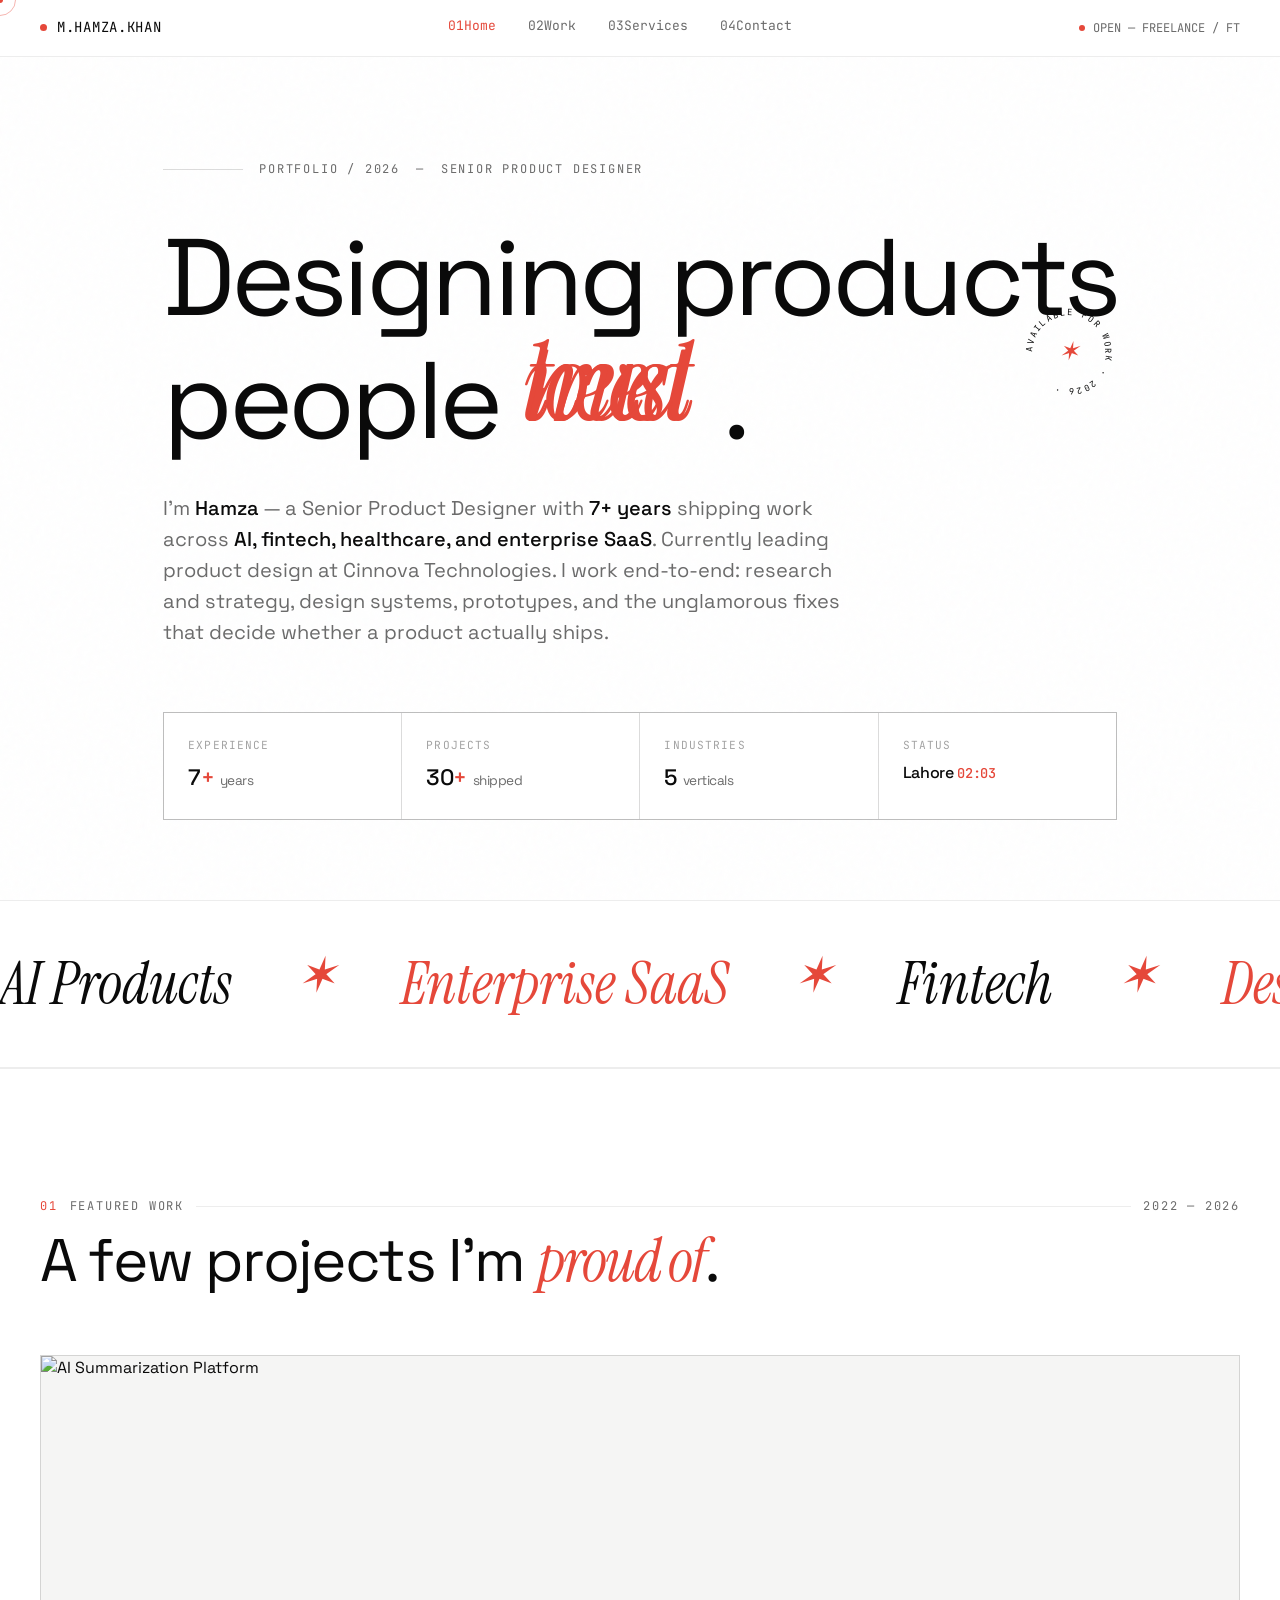
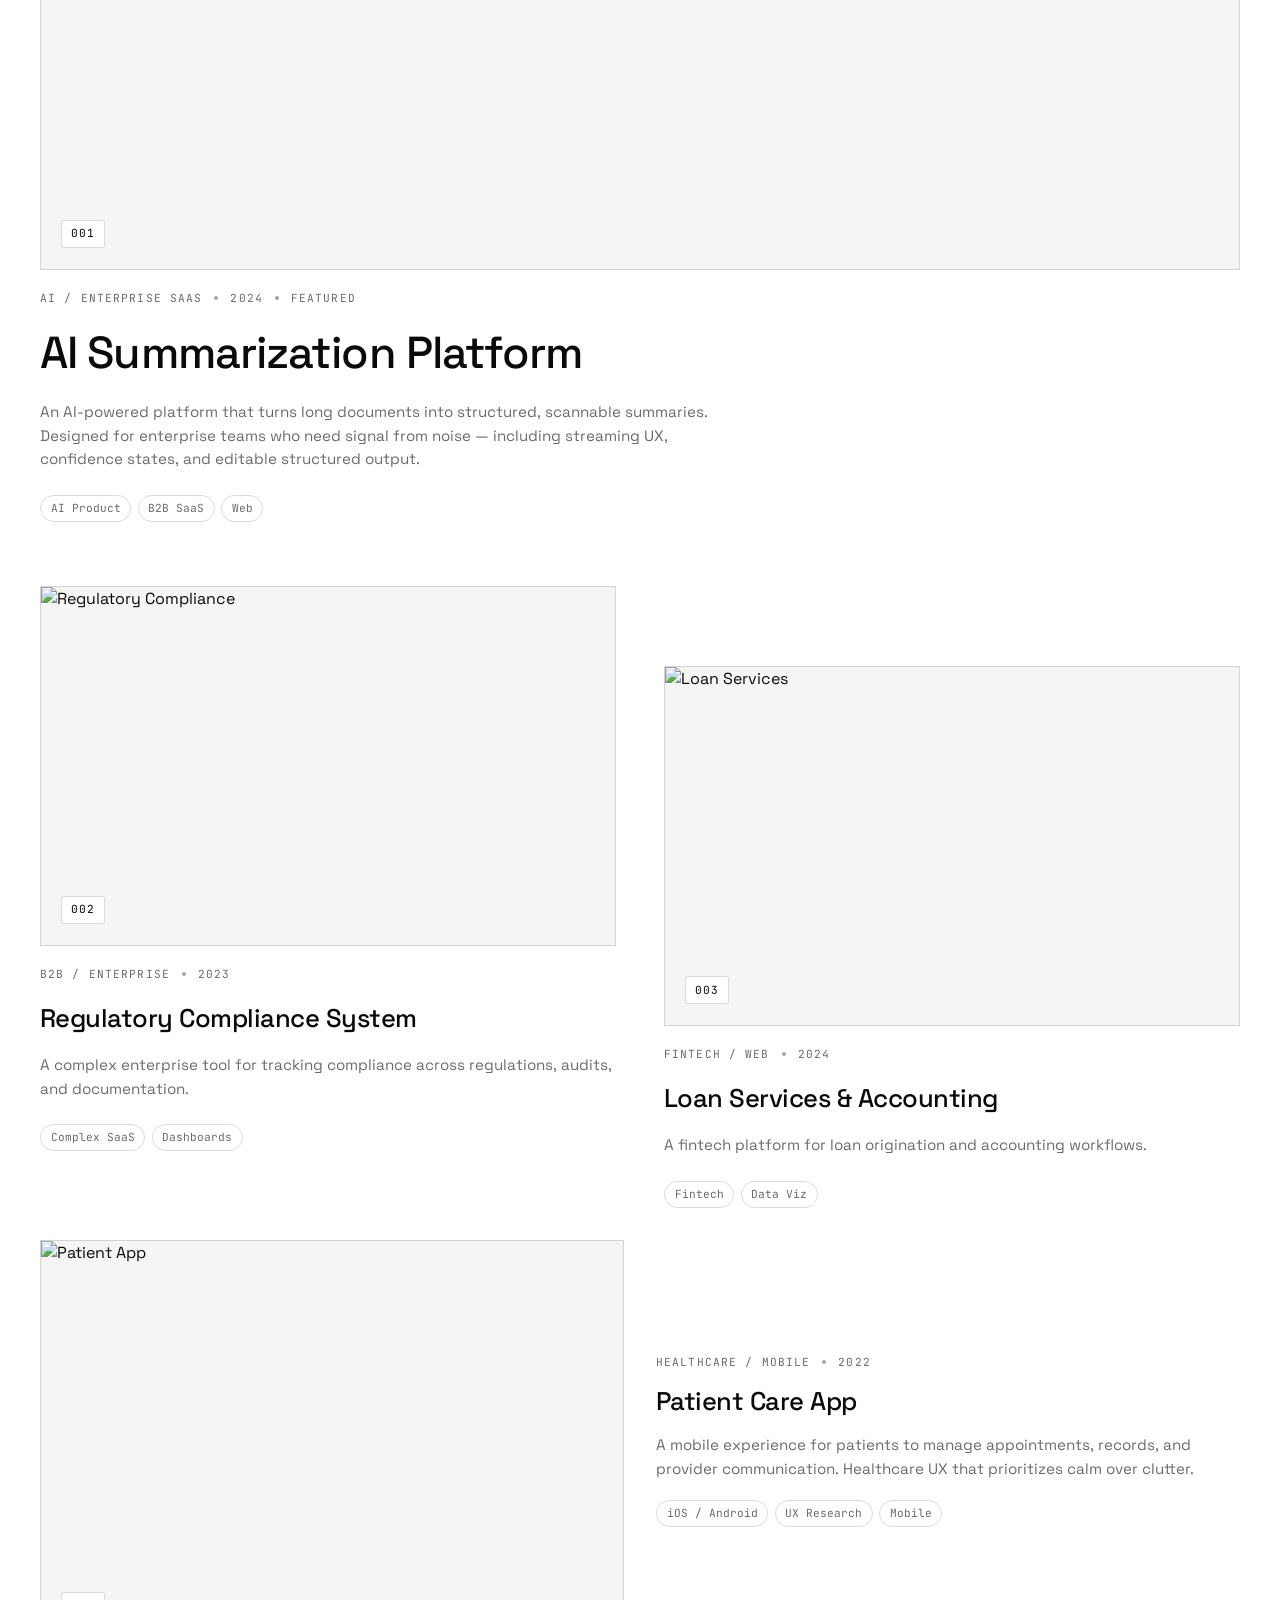
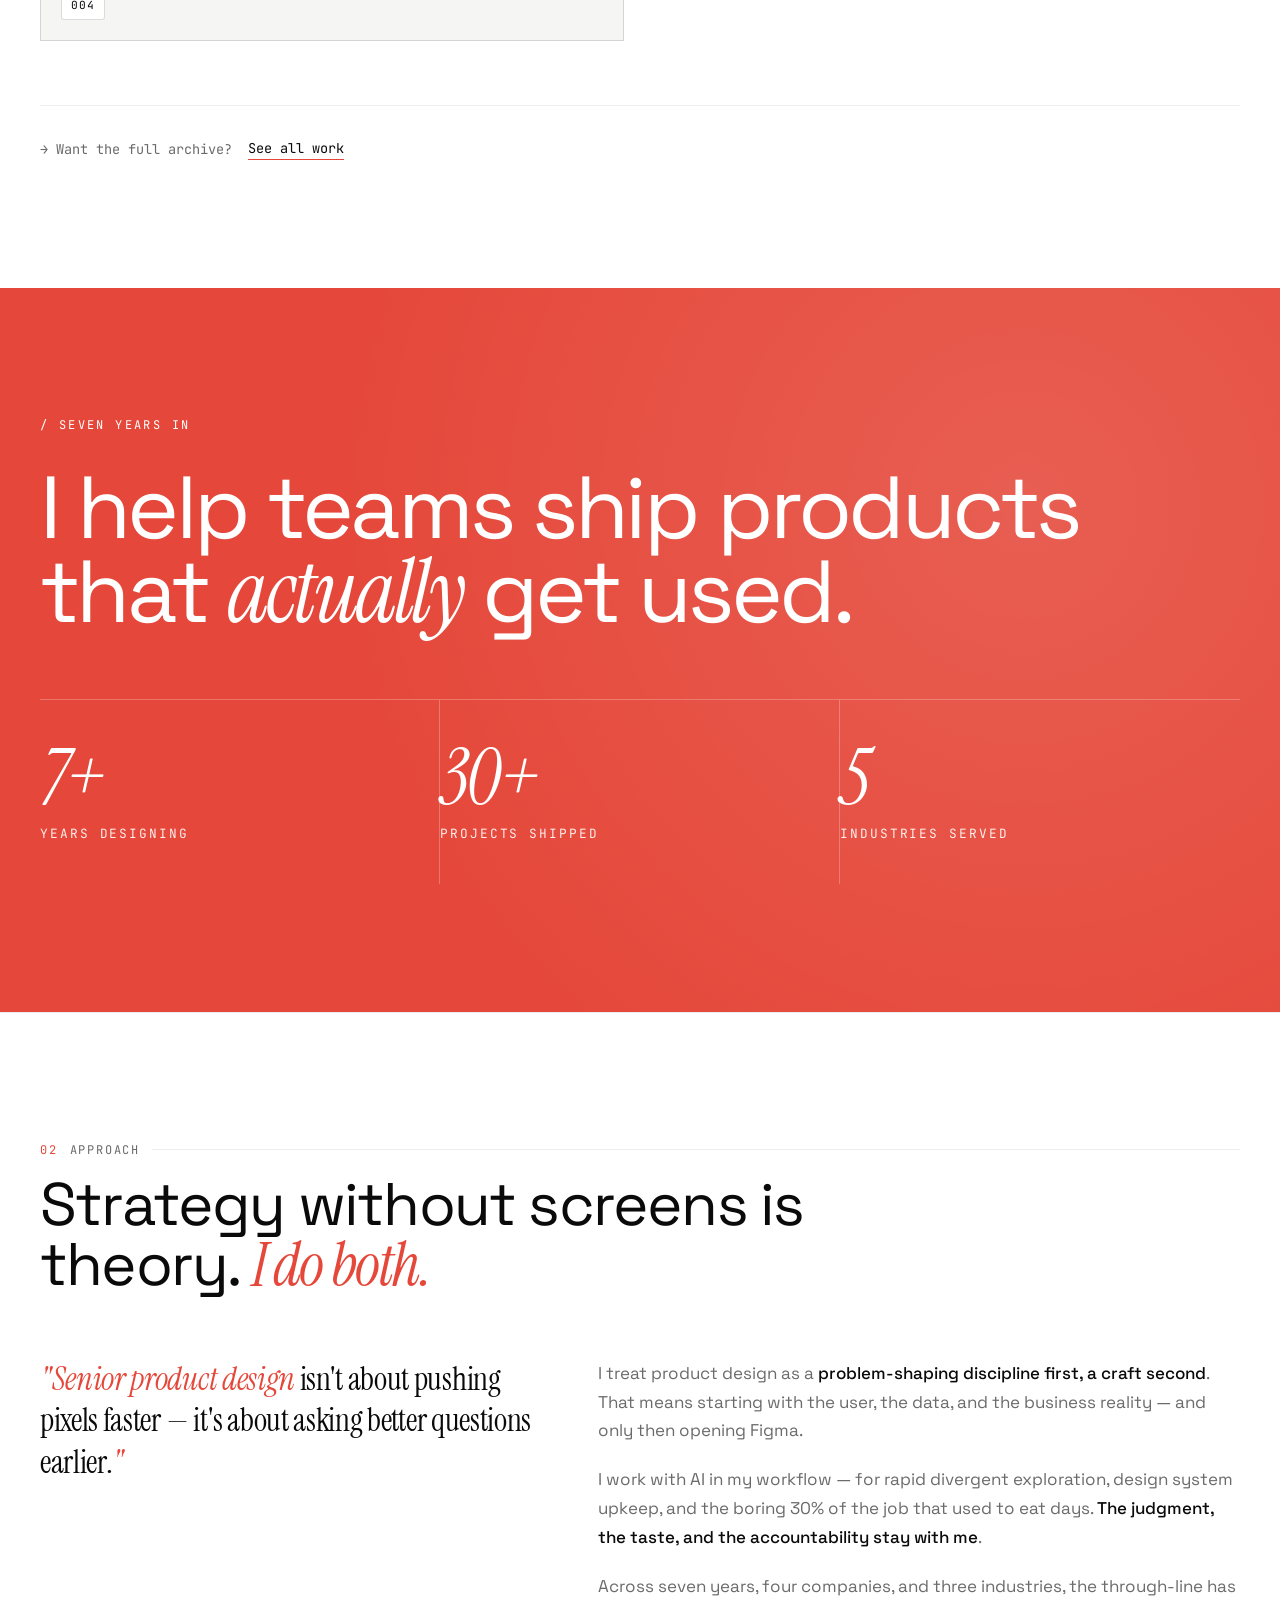
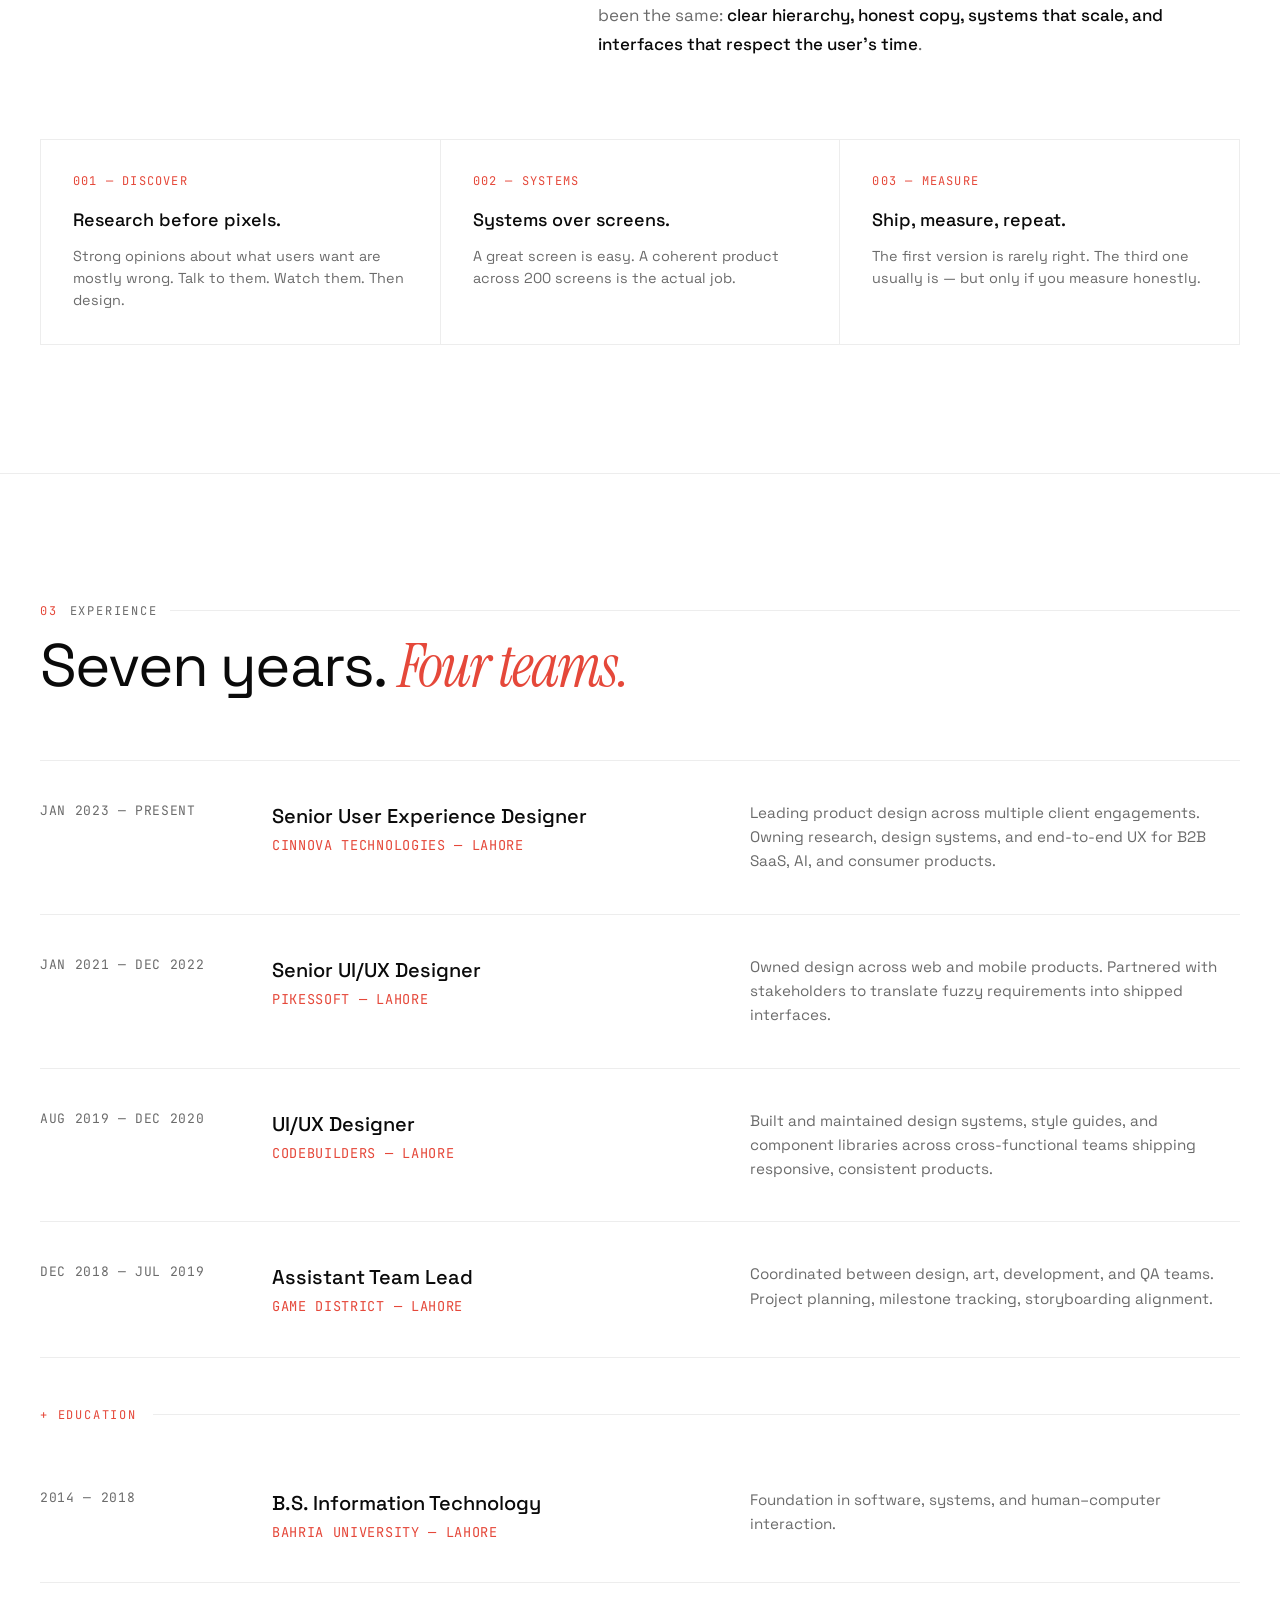
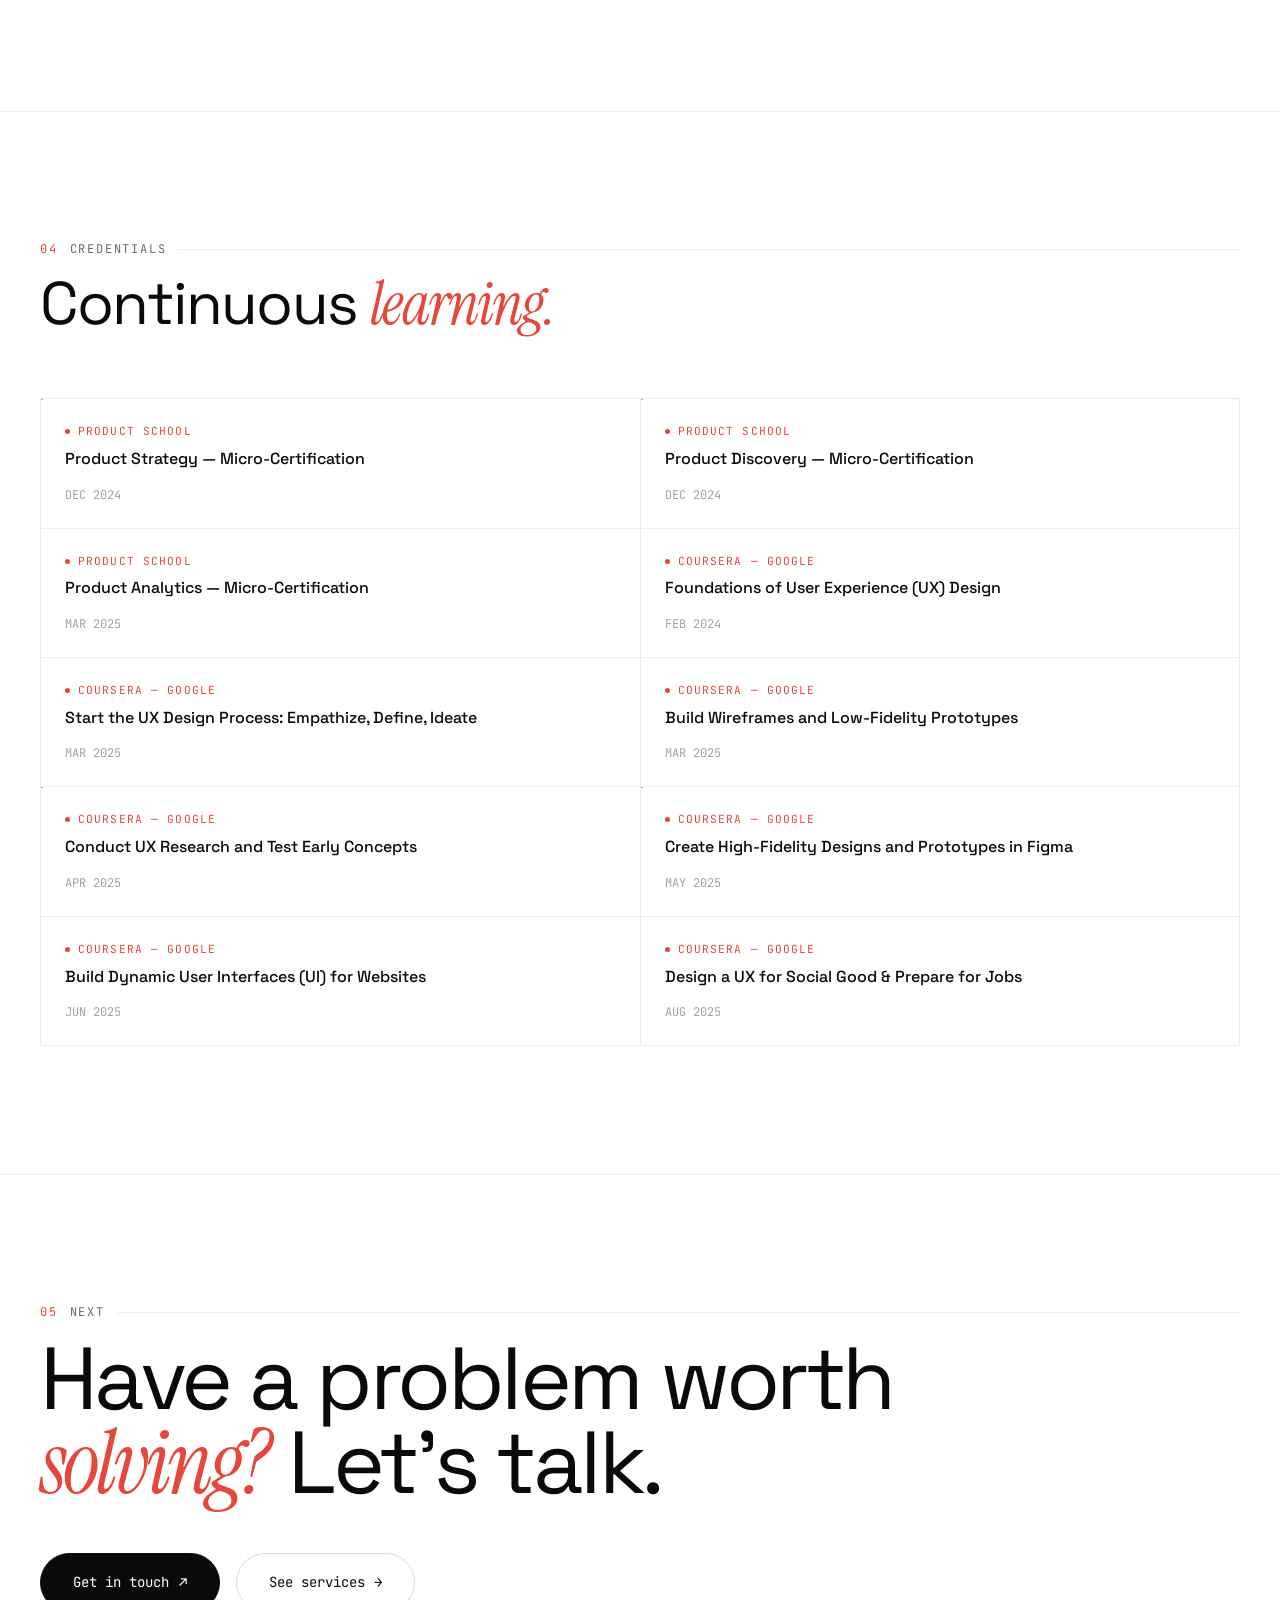
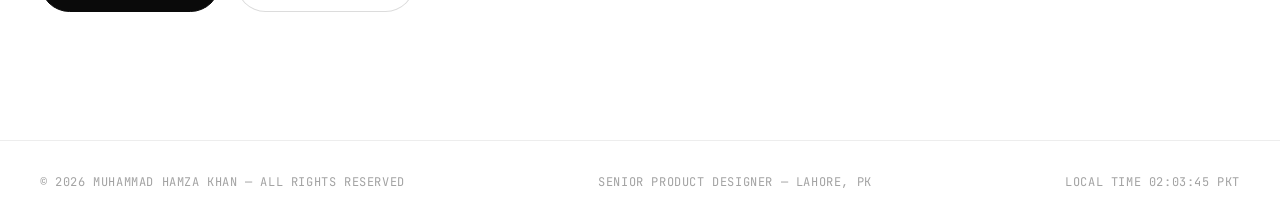
==== index.html @ 2c5b2a1b "Initial portfolio upload" ====
<!DOCTYPE html>
<!--
  ============================================================================
  MUHAMMAD HAMZA KHAN — PORTFOLIO
  Senior Product Designer · Lahore, PK
  ============================================================================

  HOW THIS FILE IS ORGANIZED:

  1. <head> — Page metadata, fonts, and all CSS styles (lines ~1 to ~975)
  2. <body> — Page content broken into 4 "pages" (Home, Work, Services, Contact)
  3. <script> — Routing, animations, and live time (bottom of file)

  THE 4 "PAGES" ARE:
    PAGE: HOME      — search for "PAGE: HOME"      (the landing page)
    PAGE: WORK      — search for "PAGE: WORK"      (full work archive)
    PAGE: SERVICES  — search for "PAGE: SERVICES"  (your 5 services)
    PAGE: CONTACT   — search for "PAGE: CONTACT"   (contact details)

  HOW TO MAKE COMMON UPDATES:
    → Add a new case study  → search "ADD NEW CASE STUDY"
    → Update your bio       → search "TO UPDATE: BIO"
    → Update job title      → search "TO UPDATE: CURRENT ROLE"
    → Add a certification   → search "ADD NEW CERTIFICATION"
    → Add a new service     → search "ADD NEW SERVICE"
    → Update contact info   → search "TO UPDATE: CONTACT"
    → Change accent color   → search "TO UPDATE: ACCENT COLOR"

  See UPDATE-GUIDE.md (in the same folder) for plain-English instructions.
  ============================================================================
-->
<html lang="en">
<head>
<meta charset="UTF-8" />
<meta name="viewport" content="width=device-width, initial-scale=1.0" />
<title>Muhammad Hamza Khan — Senior Product Designer</title>
<meta name="description" content="Senior Product Designer with 7+ years shipping products across AI, fintech, healthcare, and enterprise SaaS. Based in Lahore, working globally." />
<link rel="preconnect" href="https://fonts.googleapis.com" />
<link rel="preconnect" href="https://fonts.gstatic.com" crossorigin />
<link href="https://fonts.googleapis.com/css2?family=Instrument+Serif:ital@0;1&family=JetBrains+Mono:wght@400;500&family=Space+Grotesk:wght@300;400;500;600;700&display=swap" rel="stylesheet" />
<style>
:root {
  --bg: #FFFFFF;
  --bg-elev: #F5F5F4;
  --bg-elev-2: #E7E5E4;
  --border: rgba(10, 10, 10, 0.07);
  --border-strong: rgba(10, 10, 10, 0.14);
  --text: #0A0A0A;
  --text-muted: #6B6B6B;
  --text-dim: #A3A3A3;

  /* ============================================================
     TO UPDATE: ACCENT COLOR
     Change the two values below to swap the site's accent color.
     Examples: #3B82F6 (blue) · #16A34A (green) · #7C3AED (purple)
     ============================================================ */
  --accent: #E5483A;
  --accent-deep: #C73826;
  --font-sans: 'Space Grotesk', -apple-system, sans-serif;
  --font-mono: 'JetBrains Mono', ui-monospace, monospace;
  --font-serif: 'Instrument Serif', Georgia, serif;
  --max-width: 1440px;
  --gutter: clamp(1.25rem, 4vw, 2.5rem);
  --section-pad: clamp(5rem, 10vw, 9rem);
}
* { box-sizing: border-box; margin: 0; padding: 0; }
html { scroll-behavior: smooth; }
body {
  background: var(--bg); color: var(--text);
  font-family: var(--font-sans); font-size: 16px; line-height: 1.5;
  -webkit-font-smoothing: antialiased; overflow-x: hidden;
  cursor: none;
}
::selection { background: var(--accent); color: #fff; }
a { color: inherit; text-decoration: none; }

/* Very subtle film grain — adds warmth without being aggressive */
body::before {
  content: ''; position: fixed; inset: 0; pointer-events: none;
  z-index: 1; opacity: 0.025;
  background-image: url("data:image/svg+xml,%3Csvg viewBox='0 0 200 200' xmlns='http://www.w3.org/2000/svg'%3E%3Cfilter id='n'%3E%3CfeTurbulence type='fractalNoise' baseFrequency='0.85' /%3E%3C/filter%3E%3Crect width='100%25' height='100%25' filter='url(%23n)' /%3E%3C/svg%3E");
}

/* === SCROLL PROGRESS === */
.scroll-progress {
  position: fixed; top: 0; left: 0;
  height: 1px; background: var(--accent);
  width: 0%; z-index: 99;
  transition: width 0.1s linear;
}

/* === CURSOR === */
.cursor-dot, .cursor-ring {
  position: fixed; pointer-events: none;
  border-radius: 50%; z-index: 9999;
  top: 0; left: 0;
}
.cursor-dot {
  width: 6px; height: 6px;
  background: var(--accent);
  margin: -3px 0 0 -3px;
  transition: transform 0.1s ease, background 0.3s;
}
.cursor-ring {
  width: 32px; height: 32px;
  border: 1px solid rgba(229, 72, 58, 0.4);
  margin: -16px 0 0 -16px;
  transition: width 0.3s, height 0.3s, margin 0.3s, border-color 0.3s;
}
.cursor-ring.expand {
  width: 64px; height: 64px;
  margin: -32px 0 0 -32px;
  border-color: rgba(229, 72, 58, 0.7);
}
.cursor-ring.expand-light { border-color: rgba(255, 255, 255, 0.7); }
.cursor-dot.light { background: #fff; }
@media (hover: none), (max-width: 768px) {
  body { cursor: auto; }
  .cursor-dot, .cursor-ring { display: none; }
}

.container {
  max-width: var(--max-width);
  margin: 0 auto; padding: 0 var(--gutter);
  position: relative; z-index: 2;
}

/* === PAGE SYSTEM === */
.page { display: none; }
.page.active {
  display: block;
  animation: pageFadeIn 0.5s cubic-bezier(0.2, 0.8, 0.2, 1);
}
@keyframes pageFadeIn {
  from { opacity: 0; transform: translateY(15px); }
  to { opacity: 1; transform: translateY(0); }
}

/* === NAV === */
.nav {
  position: fixed; top: 0; left: 0; right: 0;
  z-index: 100; backdrop-filter: blur(14px);
  -webkit-backdrop-filter: blur(14px);
  background: rgba(255, 255, 255, 0.78);
  border-bottom: 1px solid var(--border);
}
.nav-inner {
  display: flex; align-items: center; justify-content: space-between;
  padding: 1rem var(--gutter); max-width: var(--max-width); margin: 0 auto;
}
.nav-logo {
  font-family: var(--font-mono); font-size: 0.875rem; letter-spacing: 0.05em;
  display: flex; align-items: center; gap: 0.625rem;
  transition: transform 0.3s cubic-bezier(0.2, 0.8, 0.2, 1);
  cursor: none;
}
.nav-logo:hover { transform: translateX(2px); }
.nav-logo .dot {
  width: 7px; height: 7px; border-radius: 50%;
  background: var(--accent); animation: pulse 2.4s ease-in-out infinite;
}
@keyframes pulse {
  0%, 100% { opacity: 1; transform: scale(1); }
  50% { opacity: 0.55; transform: scale(0.85); }
}
.nav-links {
  display: flex; gap: 2rem;
  font-family: var(--font-mono); font-size: 0.8125rem;
}
.nav-links a {
  color: var(--text-muted); position: relative; padding-bottom: 4px;
  overflow: hidden;
  transition: color 0.2s ease;
  cursor: none;
}
.nav-links a:hover { color: var(--text); }
.nav-links a::before {
  content: ''; position: absolute; left: 0; bottom: -2px;
  width: 100%; height: 1px; background: var(--text);
  transform: scaleX(0); transform-origin: right;
  transition: transform 0.4s cubic-bezier(0.65, 0, 0.35, 1);
}
.nav-links a:hover::before { transform: scaleX(1); transform-origin: left; }
.nav-links a.active { color: var(--accent); }
.nav-links a.active::after {
  content: ''; position: absolute; left: 0; right: 0; bottom: -2px;
  height: 1px; background: var(--accent);
}
.nav-links a.active::before { display: none; }
.nav-status {
  font-family: var(--font-mono); font-size: 0.75rem;
  color: var(--text-muted); display: flex; align-items: center; gap: 0.5rem;
}
.nav-status .dot-green {
  width: 6px; height: 6px; border-radius: 50%; background: var(--accent);
}
@media (max-width: 900px) {
  .nav-links { gap: 1.25rem; }
  .nav-status { display: none; }
}
@media (max-width: 540px) {
  .nav-links { display: none; }
}

/* === HERO === */
.hero {
  min-height: 100vh; padding: 9rem 0 4rem;
  display: flex; flex-direction: column; justify-content: center;
  position: relative;
}
.hero-meta, .page-meta {
  font-family: var(--font-mono); font-size: 0.75rem;
  color: var(--text-muted); letter-spacing: 0.15em;
  margin-bottom: 3rem; display: flex; align-items: center; gap: 1rem;
  flex-wrap: wrap;
}
.hero-meta .line, .page-meta .line {
  flex: 1; height: 1px; background: var(--border-strong);
  max-width: 80px; min-width: 30px;
}

.hero h1 {
  font-size: clamp(2.5rem, 8.5vw, 8rem);
  font-weight: 400; line-height: 0.95;
  letter-spacing: -0.04em; margin-bottom: 2.5rem;
}
.hero h1 .block { display: block; }
.hero h1 .serif {
  font-family: var(--font-serif); font-style: italic;
  color: var(--accent); font-weight: 400;
}

/* === KINETIC ROTATOR === */
.rotator {
  display: inline-flex; align-items: baseline;
  font-family: var(--font-serif); font-style: italic;
  color: var(--accent); position: relative;
}
.rotator-words {
  position: relative; display: inline-block;
  height: 1em; overflow: hidden; vertical-align: baseline;
  min-width: 4ch;
}
.rotator-word {
  display: block; line-height: 1;
  animation: rotateWord 9s infinite;
  position: absolute; top: 0; left: 0;
  white-space: nowrap;
}
.rotator-word:nth-child(1) { animation-delay: 0s; }
.rotator-word:nth-child(2) { animation-delay: 3s; }
.rotator-word:nth-child(3) { animation-delay: 6s; }
@keyframes rotateWord {
  0%, 25% { opacity: 0; transform: translateY(50%); }
  3%, 22% { opacity: 1; transform: translateY(0); }
  28%, 100% { opacity: 0; transform: translateY(-50%); }
}

.hero-sub, .page-header-sub {
  font-size: clamp(1rem, 1.6vw, 1.25rem); color: var(--text-muted);
  max-width: 680px; line-height: 1.55;
}
.hero-sub { margin-bottom: 4rem; }
.hero-sub strong, .page-header-sub strong { color: var(--text); font-weight: 500; }

/* === SIGNATURE MARK === */
.signature-mark {
  position: absolute; top: 9rem; right: var(--gutter);
  width: 96px; height: 96px;
  display: grid; place-items: center;
  pointer-events: none;
}
.signature-mark svg {
  width: 100%; height: 100%;
  animation: rotate 30s linear infinite;
}
@keyframes rotate { to { transform: rotate(360deg); } }
.signature-mark .star {
  position: absolute; font-size: 1.6rem;
  color: var(--accent); font-family: var(--font-serif);
  font-style: italic;
}
@media (max-width: 900px) { .signature-mark { display: none; } }

/* === HERO STATS GRID === */
.hero-grid {
  display: grid; grid-template-columns: repeat(4, 1fr);
  gap: 1px; background: var(--border-strong);
  border: 1px solid var(--border-strong); margin-top: auto;
}
.hero-grid-item {
  background: var(--bg); padding: 1.5rem;
  transition: background 0.3s ease;
}
.hero-grid-item:hover { background: var(--bg-elev); }
.hero-grid-label {
  font-family: var(--font-mono); font-size: 0.7rem;
  color: var(--text-dim); letter-spacing: 0.1em; margin-bottom: 0.5rem;
}
.hero-grid-value {
  font-size: 1.4rem; color: var(--text);
  font-weight: 500; letter-spacing: -0.02em;
}
.hero-grid-value .accent { color: var(--accent); }
.hero-grid-value .small {
  font-size: 0.85rem; color: var(--text-muted); font-weight: 400;
}
.hero-grid-value .live {
  color: var(--accent); font-family: var(--font-mono); font-size: 0.85rem;
}
@media (max-width: 720px) { .hero-grid { grid-template-columns: repeat(2, 1fr); } }

/* === MARQUEE — calm white === */
.marquee {
  border-top: 1px solid var(--border);
  border-bottom: 1px solid var(--border);
  padding: 2.5rem 0; overflow: hidden;
  white-space: nowrap; background: var(--bg);
}
.marquee-track {
  display: inline-flex; gap: 4rem;
  animation: marquee 38s linear infinite;
  font-family: var(--font-serif); font-style: italic;
  font-size: clamp(2rem, 4.5vw, 4rem);
  color: var(--text); font-weight: 400;
}
.marquee-track .accent { color: var(--accent); }
.marquee-track .star {
  color: var(--accent); display: inline-block;
  transform: translateY(-0.05em); font-size: 0.85em;
}
@keyframes marquee { to { transform: translateX(-50%); } }

/* === PAGE HEADER (non-home pages) === */
.page-header {
  padding: 10rem 0 6rem;
  border-bottom: 1px solid var(--border);
  position: relative;
}
.page-header h1 {
  font-size: clamp(2.5rem, 7vw, 6rem);
  font-weight: 400; line-height: 0.95;
  letter-spacing: -0.04em; margin-bottom: 2rem;
}
.page-header h1 .block { display: block; }
.page-header h1 .serif {
  font-family: var(--font-serif); font-style: italic;
  color: var(--accent); font-weight: 400;
}
.page-stats {
  display: grid; grid-template-columns: repeat(4, 1fr);
  gap: 1px; background: var(--border-strong);
  border: 1px solid var(--border-strong); margin-top: 4rem;
}
.page-stats-item {
  background: var(--bg); padding: 1.5rem;
  transition: background 0.3s ease;
}
.page-stats-item:hover { background: var(--bg-elev); }
.page-stats-label {
  font-family: var(--font-mono); font-size: 0.7rem;
  color: var(--text-dim); letter-spacing: 0.1em; margin-bottom: 0.5rem;
}
.page-stats-value {
  font-size: 1.5rem; color: var(--text);
  font-weight: 500; letter-spacing: -0.02em;
}
.page-stats-value .accent { color: var(--accent); }
@media (max-width: 720px) { .page-stats { grid-template-columns: repeat(2, 1fr); } }

/* === SECTIONS === */
.section {
  padding: var(--section-pad) 0;
  border-top: 1px solid var(--border);
  position: relative;
}
.section.no-border { border-top: none; }
.section-label {
  font-family: var(--font-mono); font-size: 0.75rem;
  color: var(--text-muted); letter-spacing: 0.15em;
  margin-bottom: 1rem; display: flex; align-items: center; gap: 0.75rem;
}
.section-label .num { color: var(--accent); }
.section-label .line { flex: 1; height: 1px; background: var(--border); }
.section-title {
  font-size: clamp(2rem, 5vw, 3.75rem);
  font-weight: 400; line-height: 1; letter-spacing: -0.03em;
  margin-bottom: 4rem; max-width: 900px;
}
.section-title .serif {
  font-family: var(--font-serif); font-style: italic; color: var(--accent);
}

/* === ASYMMETRIC GALLERY === */
.gallery-asymmetric {
  display: grid;
  grid-template-columns: 1fr 1fr;
  gap: 4rem 3rem;
}
.gallery-asymmetric .gallery-item:nth-child(1) {
  grid-column: 1 / -1;
}
.gallery-asymmetric .gallery-item:nth-child(1) .gallery-image {
  aspect-ratio: 21 / 9;
}
.gallery-asymmetric .gallery-item:nth-child(1) .gallery-title {
  font-size: clamp(2rem, 3.5vw, 3rem);
}
.gallery-asymmetric .gallery-item:nth-child(3) { margin-top: 5rem; }
.gallery-asymmetric .gallery-item:nth-child(4) {
  margin-top: -2rem;
  grid-column: 1 / -1;
  display: grid;
  grid-template-columns: 1fr 1fr;
  gap: 2rem;
  align-items: center;
}
.gallery-asymmetric .gallery-item:nth-child(4) .gallery-image {
  aspect-ratio: 16 / 11;
}
.gallery-asymmetric .gallery-item:nth-child(4) .gallery-content {
  display: flex; flex-direction: column; gap: 1rem;
}
@media (max-width: 800px) {
  .gallery-asymmetric { grid-template-columns: 1fr; gap: 3rem; }
  .gallery-asymmetric .gallery-item:nth-child(n) {
    margin-top: 0; grid-column: 1 / -1;
    display: flex; flex-direction: column;
  }
}

/* === STANDARD GALLERY (work page additional projects) === */
.gallery {
  display: grid; grid-template-columns: repeat(2, 1fr);
  gap: 3rem 2rem;
}
@media (max-width: 800px) { .gallery { grid-template-columns: 1fr; gap: 3rem; } }

.gallery-item {
  display: flex; flex-direction: column; gap: 1.25rem;
  position: relative; cursor: none;
}
.gallery-image {
  aspect-ratio: 16 / 10; background: var(--bg-elev);
  border: 1px solid var(--border-strong); overflow: hidden;
  position: relative; transition: border-color 0.3s ease;
}
.gallery-image img {
  width: 100%; height: 100%; object-fit: cover;
  transition: transform 0.7s cubic-bezier(0.2, 0.8, 0.2, 1);
}
.gallery-overlay {
  position: absolute; inset: 0; padding: 1.25rem;
  display: flex; align-items: flex-end; justify-content: space-between;
  pointer-events: none; z-index: 3;
}
.gallery-num {
  font-family: var(--font-mono); font-size: 0.7rem;
  color: var(--text); background: rgba(255, 255, 255, 0.92);
  backdrop-filter: blur(8px); padding: 0.3rem 0.55rem;
  border: 1px solid var(--border-strong); border-radius: 3px;
  letter-spacing: 0.1em;
}
.gallery-arrow {
  font-family: var(--font-mono); font-size: 0.85rem;
  color: #fff; background: var(--accent);
  width: 36px; height: 36px; border-radius: 50%;
  display: flex; align-items: center; justify-content: center;
  opacity: 0; transform: translate(8px, -8px) scale(0.8);
  transition: opacity 0.3s, transform 0.3s cubic-bezier(0.2, 0.8, 0.2, 1);
}
.gallery-cta {
  position: absolute; left: 1.25rem; bottom: 1.25rem;
  font-family: var(--font-mono); font-size: 0.7rem;
  color: var(--text); background: rgba(255, 255, 255, 0.92);
  backdrop-filter: blur(8px); padding: 0.4rem 0.7rem;
  border-radius: 3px; letter-spacing: 0.1em;
  opacity: 0; transform: translateY(8px);
  transition: opacity 0.3s, transform 0.3s cubic-bezier(0.2, 0.8, 0.2, 1);
  z-index: 3; pointer-events: none;
}
.gallery-item:hover .gallery-image { border-color: var(--accent); }
.gallery-item:hover .gallery-image img { transform: scale(1.04); }
.gallery-item:hover .gallery-arrow { opacity: 1; transform: translate(0, 0) scale(1); }
.gallery-item:hover .gallery-cta { opacity: 1; transform: translateY(0); }

.gallery-meta {
  display: flex; align-items: center; gap: 0.75rem;
  font-family: var(--font-mono); font-size: 0.7rem;
  color: var(--text-muted); letter-spacing: 0.1em;
}
.gallery-meta .dot-sep {
  width: 4px; height: 4px; background: var(--text-dim); border-radius: 50%;
}
.gallery-title {
  font-size: clamp(1.3rem, 2vw, 1.65rem);
  font-weight: 500; letter-spacing: -0.02em; line-height: 1.2;
  transition: color 0.3s ease; position: relative; display: inline-block;
}
.gallery-title::after {
  content: ''; position: absolute; left: 0; bottom: -3px;
  width: 100%; height: 1px; background: var(--accent);
  transform: scaleX(0); transform-origin: right;
  transition: transform 0.5s cubic-bezier(0.65, 0, 0.35, 1);
}
.gallery-item:hover .gallery-title { color: var(--accent); }
.gallery-item:hover .gallery-title::after {
  transform: scaleX(1); transform-origin: left;
}
.gallery-desc { color: var(--text-muted); font-size: 0.95rem; line-height: 1.55; }
.gallery-tags { display: flex; gap: 0.4rem; flex-wrap: wrap; margin-top: 0.25rem; }
.gallery-tag {
  font-family: var(--font-mono); font-size: 0.7rem;
  color: var(--text-muted); padding: 0.25rem 0.6rem;
  border: 1px solid var(--border-strong); border-radius: 999px;
  transition: all 0.2s cubic-bezier(0.34, 1.56, 0.64, 1);
}
.gallery-item:hover .gallery-tag {
  border-color: var(--text); color: var(--text);
}

.work-cta {
  margin-top: 4rem;
  display: flex; align-items: center; gap: 1rem;
  font-family: var(--font-mono); font-size: 0.85rem;
  color: var(--text-muted); flex-wrap: wrap;
  padding-top: 2rem; border-top: 1px solid var(--border);
}
.work-cta a {
  color: var(--text); position: relative; padding-bottom: 2px;
  transition: color 0.2s;
}
.work-cta a::after {
  content: ''; position: absolute; left: 0; bottom: 0;
  width: 100%; height: 1px; background: var(--accent);
  transform: scaleX(1); transform-origin: right;
  transition: transform 0.4s cubic-bezier(0.65, 0, 0.35, 1);
}
.work-cta a:hover { color: var(--accent); }
.work-cta a:hover::after { transform: scaleX(0); transform-origin: left; }

/* === STAT TAKEOVER (signature coral panel) === */
.stat-takeover {
  background: var(--accent); color: #fff;
  padding: clamp(5rem, 10vw, 8rem) 0;
  position: relative; overflow: hidden;
}
.stat-takeover::before {
  content: ''; position: absolute; inset: 0;
  background: radial-gradient(circle at 80% 30%, rgba(255, 255, 255, 0.12), transparent 60%);
  pointer-events: none;
}
.stat-takeover-label {
  font-family: var(--font-mono); font-size: 0.75rem;
  letter-spacing: 0.2em; margin-bottom: 2rem; opacity: 0.9;
}
.stat-takeover-headline {
  font-size: clamp(2.5rem, 7vw, 5.5rem);
  font-weight: 400; line-height: 0.95;
  letter-spacing: -0.04em; margin-bottom: 3rem;
  max-width: 1100px;
}
.stat-takeover-headline .serif {
  font-family: var(--font-serif); font-style: italic; font-weight: 400;
}
.stat-takeover-grid {
  display: grid; grid-template-columns: repeat(3, 1fr);
  gap: 0; border-top: 1px solid rgba(255, 255, 255, 0.25);
  margin-top: 4rem;
}
@media (max-width: 720px) { .stat-takeover-grid { grid-template-columns: 1fr; } }
.stat-takeover-item {
  padding: 2.5rem 0; border-right: 1px solid rgba(255, 255, 255, 0.25);
}
.stat-takeover-item:last-child { border-right: none; }
@media (max-width: 720px) {
  .stat-takeover-item {
    border-right: none; border-bottom: 1px solid rgba(255, 255, 255, 0.25);
    padding: 2rem 0;
  }
}
.stat-takeover-num {
  font-family: var(--font-serif); font-style: italic;
  font-size: clamp(3rem, 6vw, 5rem); font-weight: 400;
  line-height: 1; letter-spacing: -0.04em; margin-bottom: 0.5rem;
}
.stat-takeover-text {
  font-family: var(--font-mono); font-size: 0.8rem;
  letter-spacing: 0.15em; opacity: 0.9;
}

/* === APPROACH === */
.approach-grid {
  display: grid; grid-template-columns: 1fr 1.3fr; gap: 4rem;
}
@media (max-width: 900px) { .approach-grid { grid-template-columns: 1fr; gap: 2rem; } }
.approach-lead {
  font-family: var(--font-serif);
  font-size: clamp(1.5rem, 2.5vw, 2.25rem);
  line-height: 1.3; letter-spacing: -0.01em; color: var(--text);
}
.approach-lead em { font-style: italic; color: var(--accent); }
.approach-body {
  color: var(--text-muted); font-size: 1.0625rem; line-height: 1.7;
}
.approach-body p + p { margin-top: 1.25rem; }
.approach-body strong { color: var(--text); font-weight: 500; }

.principles {
  display: grid; grid-template-columns: repeat(3, 1fr); gap: 0;
  margin-top: 5rem;
  border-top: 1px solid var(--border);
  border-left: 1px solid var(--border);
}
@media (max-width: 720px) { .principles { grid-template-columns: 1fr; } }
.principle {
  padding: 2rem;
  border-right: 1px solid var(--border);
  border-bottom: 1px solid var(--border);
  transition: background 0.3s ease;
}
.principle:hover { background: var(--bg-elev); }
.principle-num {
  font-family: var(--font-mono); font-size: 0.75rem;
  color: var(--accent); margin-bottom: 1rem; letter-spacing: 0.1em;
}
.principle-title {
  font-size: 1.125rem; font-weight: 500; margin-bottom: 0.75rem;
}
.principle-desc {
  font-size: 0.9rem; color: var(--text-muted); line-height: 1.55;
}

/* === SERVICES === */
.service-list { border-top: 1px solid var(--border); }
.service-item {
  display: grid; grid-template-columns: 100px 1.4fr 1fr;
  gap: 3rem; padding: 4rem 0;
  border-bottom: 1px solid var(--border);
  position: relative;
  transition: padding 0.4s cubic-bezier(0.2, 0.8, 0.2, 1);
}
.service-item::before {
  content: ''; position: absolute; left: 0; top: 50%;
  width: 0; height: 1px; background: var(--accent);
  transition: width 0.4s cubic-bezier(0.65, 0, 0.35, 1);
}
.service-item:hover { padding-left: 1.5rem; }
.service-item:hover::before { width: 24px; }
.service-item:hover .service-num { color: var(--accent); }
.service-item:hover .service-title { color: var(--accent); }
@media (max-width: 900px) {
  .service-item { grid-template-columns: 1fr; gap: 1.5rem; padding: 3rem 0; }
  .service-item:hover { padding-left: 0; }
}
.service-num {
  font-family: var(--font-mono); font-size: 1.5rem;
  color: var(--text-dim); font-weight: 500;
  letter-spacing: -0.02em; transition: color 0.3s ease;
}
.service-tagline {
  font-family: var(--font-mono); font-size: 0.7rem;
  color: var(--accent); letter-spacing: 0.15em; margin-bottom: 0.75rem;
}
.service-title {
  font-size: clamp(1.75rem, 3vw, 2.5rem);
  font-weight: 400; line-height: 1.05;
  letter-spacing: -0.03em; margin-bottom: 1.25rem;
  transition: color 0.3s ease;
}
.service-title .serif {
  font-family: var(--font-serif); font-style: italic;
  font-weight: 400; color: var(--accent);
}
.service-desc {
  font-size: 1.0625rem; color: var(--text-muted);
  line-height: 1.65; margin-bottom: 1.5rem;
}
.service-desc strong { color: var(--text); font-weight: 500; }
.service-includes-label {
  font-family: var(--font-mono); font-size: 0.7rem;
  color: var(--text-dim); letter-spacing: 0.15em; margin-bottom: 1rem;
}
.service-includes {
  list-style: none; display: flex; flex-direction: column; gap: 0.65rem;
}
.service-includes li {
  font-size: 0.95rem; color: var(--text);
  display: flex; gap: 0.75rem; align-items: flex-start;
}
.service-includes li::before {
  content: '+'; color: var(--accent); font-family: var(--font-mono);
  flex-shrink: 0; font-size: 0.85rem; margin-top: 0.15rem;
}

.process {
  display: grid; grid-template-columns: repeat(4, 1fr); gap: 0;
  margin-top: 4rem;
  border-top: 1px solid var(--border);
  border-left: 1px solid var(--border);
}
@media (max-width: 720px) { .process { grid-template-columns: 1fr 1fr; } }
.process-step {
  padding: 2rem;
  border-right: 1px solid var(--border);
  border-bottom: 1px solid var(--border);
  transition: background 0.3s ease;
}
.process-step:hover { background: var(--bg-elev); }
.process-step .step-num {
  font-family: var(--font-mono); font-size: 0.75rem;
  color: var(--accent); margin-bottom: 1rem; letter-spacing: 0.15em;
}
.process-step .step-title {
  font-size: 1.25rem; font-weight: 500;
  margin-bottom: 0.75rem; letter-spacing: -0.02em;
}
.process-step .step-desc {
  font-size: 0.9rem; color: var(--text-muted); line-height: 1.55;
}

.engagement {
  display: grid; grid-template-columns: repeat(3, 1fr); gap: 0;
  margin-top: 4rem;
  border-top: 1px solid var(--border);
  border-left: 1px solid var(--border);
}
@media (max-width: 720px) { .engagement { grid-template-columns: 1fr; } }
.engagement-card {
  padding: 2.5rem 2rem;
  border-right: 1px solid var(--border);
  border-bottom: 1px solid var(--border);
  transition: background 0.3s ease, transform 0.3s ease;
}
.engagement-card:hover {
  background: var(--bg-elev); transform: translateY(-2px);
}
.engagement-label {
  font-family: var(--font-mono); font-size: 0.7rem;
  color: var(--accent); letter-spacing: 0.15em; margin-bottom: 1rem;
}
.engagement-title {
  font-size: 1.25rem; font-weight: 500;
  margin-bottom: 0.75rem; letter-spacing: -0.02em;
}
.engagement-desc {
  font-size: 0.95rem; color: var(--text-muted); line-height: 1.6;
}

/* === EXPERIENCE === */
.experience-list { border-top: 1px solid var(--border); }
.exp-item {
  display: grid; grid-template-columns: 200px 1fr 1.1fr;
  gap: 2rem; padding: 2.5rem 0;
  border-bottom: 1px solid var(--border);
  transition: padding 0.4s cubic-bezier(0.2, 0.8, 0.2, 1);
}
.exp-item:hover { padding-left: 1rem; }
.exp-item:hover .exp-date { color: var(--accent); }
@media (max-width: 720px) { .exp-item { grid-template-columns: 1fr; gap: 0.5rem; } }
.exp-date {
  font-family: var(--font-mono); font-size: 0.8125rem;
  color: var(--text-muted); letter-spacing: 0.05em;
  transition: color 0.3s ease;
}
.exp-role {
  font-size: 1.25rem; font-weight: 500; margin-bottom: 0.25rem;
}
.exp-company {
  font-family: var(--font-mono); font-size: 0.85rem;
  color: var(--accent); letter-spacing: 0.05em;
}
.exp-desc {
  color: var(--text-muted); font-size: 0.95rem; line-height: 1.6;
}
.exp-divider {
  display: flex; align-items: center; gap: 1rem;
  padding: 3rem 0 1.5rem;
  font-family: var(--font-mono); font-size: 0.75rem;
  color: var(--accent); letter-spacing: 0.15em;
}
.exp-divider .line { flex: 1; height: 1px; background: var(--border); }

/* === CERTIFICATIONS === */
.cert-grid {
  display: grid; grid-template-columns: repeat(2, 1fr); gap: 0;
  border-top: 1px solid var(--border);
  border-left: 1px solid var(--border);
}
@media (max-width: 720px) { .cert-grid { grid-template-columns: 1fr; } }
.cert-item {
  padding: 1.5rem;
  border-right: 1px solid var(--border);
  border-bottom: 1px solid var(--border);
  display: flex; flex-direction: column; gap: 0.5rem;
  transition: background 0.2s; position: relative; overflow: hidden;
}
.cert-item::before {
  content: ''; position: absolute; left: 0; top: 0;
  width: 2px; height: 100%; background: var(--accent);
  transform: translateY(-100%);
  transition: transform 0.4s cubic-bezier(0.65, 0, 0.35, 1);
}
.cert-item:hover { background: var(--bg-elev); }
.cert-item:hover::before { transform: translateY(0); }
.cert-issuer {
  font-family: var(--font-mono); font-size: 0.7rem;
  color: var(--accent); letter-spacing: 0.1em;
  display: flex; align-items: center; gap: 0.5rem;
}
.cert-issuer::before {
  content: ''; width: 5px; height: 5px;
  background: var(--accent); border-radius: 50%;
}
.cert-name {
  font-size: 1rem; font-weight: 500; line-height: 1.35;
}
.cert-date {
  font-family: var(--font-mono); font-size: 0.75rem;
  color: var(--text-dim); margin-top: auto; padding-top: 0.5rem;
}

/* === CONTACT === */
.contact-methods {
  display: grid; grid-template-columns: repeat(3, 1fr); gap: 0;
  border-top: 1px solid var(--border);
  border-left: 1px solid var(--border);
}
@media (max-width: 720px) { .contact-methods { grid-template-columns: 1fr; } }
.contact-method {
  padding: 2.5rem 2rem;
  border-right: 1px solid var(--border);
  border-bottom: 1px solid var(--border);
  display: flex; flex-direction: column; gap: 1rem;
  transition: background 0.2s; position: relative;
}
a.contact-method { cursor: none; }
a.contact-method:hover { background: var(--bg-elev); }
a.contact-method::after {
  content: '↗'; position: absolute; top: 1.5rem; right: 1.5rem;
  font-family: var(--font-mono); font-size: 1rem;
  color: var(--text-dim); opacity: 0;
  transform: translate(-4px, 4px);
  transition: opacity 0.3s, transform 0.3s cubic-bezier(0.2, 0.8, 0.2, 1), color 0.3s;
}
a.contact-method:hover::after {
  opacity: 1; transform: translate(0, 0); color: var(--accent);
}
a.contact-method:hover .contact-method-value { color: var(--accent); }
.contact-method-label {
  font-family: var(--font-mono); font-size: 0.7rem;
  color: var(--accent); letter-spacing: 0.15em;
}
.contact-method-value {
  font-size: 1.25rem; font-weight: 500;
  letter-spacing: -0.02em; word-break: break-word;
  transition: color 0.3s ease;
}
.contact-method-value a {
  color: var(--text); position: relative; display: inline-block;
}
.contact-method-value a::after {
  content: ''; position: absolute; left: 0; bottom: -2px;
  width: 100%; height: 1px; background: var(--accent);
  transform: scaleX(0); transform-origin: right;
  transition: transform 0.4s cubic-bezier(0.65, 0, 0.35, 1);
}
.contact-method-value a:hover { color: var(--accent); }
.contact-method-value a:hover::after { transform: scaleX(1); transform-origin: left; }
.contact-method-note {
  font-family: var(--font-mono); font-size: 0.75rem;
  color: var(--text-muted); margin-top: auto; padding-top: 0.75rem;
}

.fit-list {
  display: grid; grid-template-columns: repeat(2, 1fr);
  gap: 1rem 2rem;
  border-top: 1px solid var(--border);
  padding-top: 2rem; margin-top: 2rem;
}
@media (max-width: 720px) { .fit-list { grid-template-columns: 1fr; } }
.fit-item {
  display: flex; gap: 1rem; align-items: flex-start;
  padding: 1rem 0;
  border-bottom: 1px solid var(--border);
  transition: padding 0.3s ease;
}
.fit-item:hover { padding-left: 0.5rem; }
.fit-item-num {
  font-family: var(--font-mono); font-size: 0.75rem;
  color: var(--accent); letter-spacing: 0.1em;
  flex-shrink: 0; margin-top: 0.15rem;
}
.fit-item-text strong { font-weight: 500; }
.fit-item-text small {
  display: block; color: var(--text-muted);
  font-size: 0.875rem; margin-top: 0.25rem;
}

/* === CTA SECTION === */
.cta-section {
  padding: var(--section-pad) 0;
  border-top: 1px solid var(--border);
}
.cta-headline {
  font-size: clamp(2.5rem, 7vw, 5.5rem);
  font-weight: 400; line-height: 0.95;
  letter-spacing: -0.04em; margin-bottom: 3rem;
  max-width: 1100px;
}
.cta-headline .serif {
  font-family: var(--font-serif); font-style: italic; color: var(--accent);
}

/* === BUTTONS — pill + magnetic === */
.btn-row, .contact-actions {
  display: flex; gap: 1rem; flex-wrap: wrap;
}
.contact-actions { margin-top: 3rem; }
.btn {
  font-family: var(--font-mono); font-size: 0.875rem;
  padding: 1.1rem 2rem; border-radius: 999px;
  border: 1px solid var(--border-strong); color: var(--text);
  background: var(--bg);
  display: inline-flex; align-items: center; gap: 0.6rem;
  transition: color 0.3s, border-color 0.3s, transform 0.2s cubic-bezier(0.2, 0.8, 0.2, 1), box-shadow 0.3s, background 0.3s;
  cursor: none; position: relative;
}
.btn:hover { border-color: var(--accent); color: var(--accent); }
.btn.primary {
  background: var(--text); color: var(--bg); border-color: var(--text);
}
.btn.primary:hover {
  background: var(--accent); border-color: var(--accent); color: #fff;
  box-shadow: 0 12px 30px rgba(229, 72, 58, 0.3);
}
.btn .arrow { transition: transform 0.3s; display: inline-block; }
.btn:hover .arrow { transform: translate(3px, -3px); }

/* === FOOTER === */
.footer {
  border-top: 1px solid var(--border); padding: 2rem 0;
  font-family: var(--font-mono); font-size: 0.75rem;
  color: var(--text-dim); letter-spacing: 0.05em;
}
.footer-inner {
  display: flex; justify-content: space-between;
  align-items: center; flex-wrap: wrap; gap: 1rem;
}

/* === REVEAL === */
.reveal {
  opacity: 0; transform: translateY(30px);
  transition: opacity 0.9s ease, transform 0.9s cubic-bezier(0.2, 0.8, 0.2, 1);
}
.reveal.visible { opacity: 1; transform: translateY(0); }

/* === FOCUS === */
a:focus-visible, button:focus-visible {
  outline: 2px solid var(--accent);
  outline-offset: 4px; border-radius: 2px;
}

@media (prefers-reduced-motion: reduce) {
  *, *::before, *::after {
    animation-duration: 0.01ms !important;
    transition-duration: 0.01ms !important;
  }
}
</style>
</head>
<body>

<!-- Scroll progress -->
<div class="scroll-progress" id="scrollProgress"></div>

<!-- Custom cursor -->
<div class="cursor-dot" id="cursorDot"></div>
<div class="cursor-ring" id="cursorRing"></div>

<!-- ========== NAV ========== -->
<nav class="nav">
  <div class="nav-inner">
    <a href="#home" class="nav-logo"><span class="dot"></span> M.HAMZA.KHAN</a>
    <div class="nav-links">
      <a href="#home" data-page="home"><span class="num">01</span>Home</a>
      <a href="#work" data-page="work"><span class="num">02</span>Work</a>
      <a href="#services" data-page="services"><span class="num">03</span>Services</a>
      <a href="#contact" data-page="contact"><span class="num">04</span>Contact</a>
    </div>
    <div class="nav-status">
      <span class="dot-green"></span>
      <span>OPEN — FREELANCE / FT</span>
    </div>
  </div>
</nav>

<main>

<!-- ========================================================
     PAGE: HOME
     ======================================================== -->
<section class="page active" id="page-home">

  <section class="hero">
    <div class="container">
      <div class="hero-meta">
        <span class="line"></span>
        <span>PORTFOLIO / 2026</span>
        <span>—</span>
        <span>SENIOR PRODUCT DESIGNER</span>
      </div>

      <h1>
        <span class="block">Designing products</span>
        <span class="block">people <span class="rotator"><span class="rotator-words">
          <span class="rotator-word">love</span>
          <span class="rotator-word">trust</span>
          <span class="rotator-word">need</span>
        </span></span>.</span>
      </h1>

      <p class="hero-sub">
        <!-- ====================================================
             TO UPDATE: BIO
             Update the paragraph below when your role, years of
             experience, or focus changes.
             ==================================================== -->
        I'm <strong>Hamza</strong> — a Senior Product Designer with <strong>7+ years</strong> shipping work across <strong>AI, fintech, healthcare, and enterprise SaaS</strong>. Currently leading product design at Cinnova Technologies. I work end-to-end: research and strategy, design systems, prototypes, and the unglamorous fixes that decide whether a product actually ships.
      </p>

      <div class="signature-mark">
        <svg viewBox="0 0 100 100">
          <defs>
            <path id="circle" d="M 50,50 m -38,0 a 38,38 0 1,1 76,0 a 38,38 0 1,1 -76,0" />
          </defs>
          <text font-family="JetBrains Mono" font-size="9" letter-spacing="2" fill="#0A0A0A">
            <textPath href="#circle">AVAILABLE FOR WORK · 2026 · </textPath>
          </text>
        </svg>
        <span class="star">✶</span>
      </div>

      <div class="hero-grid">
        <!-- ====================================================
             TO UPDATE: HERO STATS
             - data-count="7"  → years of experience
             - data-count="30" → number of projects shipped
             - data-count="5"  → number of industries
             The numbers count up from 0 on page load.
             ==================================================== -->
        <div class="hero-grid-item">
          <div class="hero-grid-label">EXPERIENCE</div>
          <div class="hero-grid-value" data-count="7">0<span class="accent">+</span> <span class="small">years</span></div>
        </div>
        <div class="hero-grid-item">
          <div class="hero-grid-label">PROJECTS</div>
          <div class="hero-grid-value" data-count="30">0<span class="accent">+</span> <span class="small">shipped</span></div>
        </div>
        <div class="hero-grid-item">
          <div class="hero-grid-label">INDUSTRIES</div>
          <div class="hero-grid-value" data-count="5">0 <span class="small">verticals</span></div>
        </div>
        <div class="hero-grid-item">
          <div class="hero-grid-label">STATUS</div>
          <div class="hero-grid-value" style="font-size:1rem;">Lahore <span class="live" id="liveTime">—</span></div>
        </div>
      </div>
    </div>
  </section>

  <!-- Marquee -->
  <div class="marquee">
    <div class="marquee-track">
      <span>AI Products</span><span class="star">✶</span>
      <span class="accent">Enterprise SaaS</span><span class="star">✶</span>
      <span>Fintech</span><span class="star">✶</span>
      <span class="accent">Design Systems</span><span class="star">✶</span>
      <span>Healthcare</span><span class="star">✶</span>
      <span class="accent">Mobile Apps</span><span class="star">✶</span>
      <span>AI Products</span><span class="star">✶</span>
      <span class="accent">Enterprise SaaS</span><span class="star">✶</span>
      <span>Fintech</span><span class="star">✶</span>
      <span class="accent">Design Systems</span><span class="star">✶</span>
      <span>Healthcare</span><span class="star">✶</span>
      <span class="accent">Mobile Apps</span><span class="star">✶</span>
    </div>
  </div>

  <!-- Featured Work — asymmetric -->
  <section class="section">
    <div class="container">
      <div class="section-label reveal">
        <span class="num">01</span><span>FEATURED WORK</span><span class="line"></span><span>2022 — 2026</span>
      </div>
      <h2 class="section-title reveal">A few projects I'm <span class="serif">proud of</span>.</h2>

      <!-- ============================================================
           ADD NEW CASE STUDY (HOMEPAGE — FEATURED WORK)
           ============================================================
           This is the asymmetric featured grid on the HOMEPAGE.
           Shows your top 4 projects only. To add more, see the WORK
           page below (search: "ADD NEW CASE STUDY (WORK PAGE)").

           To REPLACE one of these 4, edit the existing card.
           To ADD a new one, copy an entire <a class="gallery-item">…</a>
           block and change these 6 fields:

             1. href="..."             → Behance project URL
             2. <img src="..."         → Behance cover image URL
             3. alt="..."              → image description
             4. <span class="gallery-num">…</span>   → e.g. "005"
             5. category line and year inside <div class="gallery-meta">
             6. <h3 class="gallery-title">…</h3>     → project title
                <p class="gallery-desc">…</p>        → 1–2 sentence summary
                <span class="gallery-tag">…</span>   → 2–3 tags

           NOTE: The first card is full-width (hero card).
                 The 4th card is a horizontal split (image + text side by side).
                 If reordering, keep these in mind.

           To get the cover image URL: open your project on Behance,
           right-click the cover image, "Copy image address".
           ============================================================ -->
      <div class="gallery-asymmetric">

        <!-- CASE STUDY 001 — full-width hero card -->
        <a href="https://www.behance.net/gallery/211375135/AI-Summarizing-Platform" target="_blank" rel="noopener noreferrer" class="gallery-item reveal">
          <div class="gallery-image">
            <img src="https://mir-s3-cdn-cf.behance.net/projects/404/4df352211375135.Y3JvcCwyNDc4LDE5MzgsMCww.png" alt="AI Summarization Platform" loading="lazy" />
            <div class="gallery-overlay"><span class="gallery-num">001</span><span class="gallery-arrow">↗</span></div>
            <span class="gallery-cta">VIEW CASE STUDY →</span>
          </div>
          <div class="gallery-meta"><span>AI / ENTERPRISE SAAS</span><span class="dot-sep"></span><span>2024</span><span class="dot-sep"></span><span>FEATURED</span></div>
          <h3 class="gallery-title">AI Summarization Platform</h3>
          <p class="gallery-desc" style="max-width: 700px;">An AI-powered platform that turns long documents into structured, scannable summaries. Designed for enterprise teams who need signal from noise — including streaming UX, confidence states, and editable structured output.</p>
          <div class="gallery-tags"><span class="gallery-tag">AI Product</span><span class="gallery-tag">B2B SaaS</span><span class="gallery-tag">Web</span></div>
        </a>

        <!-- CASE STUDY 002 — left of 2-up row (regular size) -->
        <a href="https://www.behance.net/gallery/177189563/Regulatory-Compliance-Management-System" target="_blank" rel="noopener noreferrer" class="gallery-item reveal">
          <div class="gallery-image">
            <img src="https://mir-s3-cdn-cf.behance.net/projects/404/db36ed177189563.Y3JvcCw0MTQyLDMyNDAsMCww.png" alt="Regulatory Compliance" loading="lazy" />
            <div class="gallery-overlay"><span class="gallery-num">002</span><span class="gallery-arrow">↗</span></div>
            <span class="gallery-cta">VIEW CASE STUDY →</span>
          </div>
          <div class="gallery-meta"><span>B2B / ENTERPRISE</span><span class="dot-sep"></span><span>2023</span></div>
          <h3 class="gallery-title">Regulatory Compliance System</h3>
          <p class="gallery-desc">A complex enterprise tool for tracking compliance across regulations, audits, and documentation.</p>
          <div class="gallery-tags"><span class="gallery-tag">Complex SaaS</span><span class="gallery-tag">Dashboards</span></div>
        </a>

        <!-- CASE STUDY 003 — right of 2-up row, offset 5rem down for asymmetry -->
        <a href="https://www.behance.net/gallery/196338243/Loan-Services-and-Accounting" target="_blank" rel="noopener noreferrer" class="gallery-item reveal">
          <div class="gallery-image">
            <img src="https://mir-s3-cdn-cf.behance.net/projects/404/842500196338243.Y3JvcCwxMTUwLDkwMCwxNDUsMA.png" alt="Loan Services" loading="lazy" />
            <div class="gallery-overlay"><span class="gallery-num">003</span><span class="gallery-arrow">↗</span></div>
            <span class="gallery-cta">VIEW CASE STUDY →</span>
          </div>
          <div class="gallery-meta"><span>FINTECH / WEB</span><span class="dot-sep"></span><span>2024</span></div>
          <h3 class="gallery-title">Loan Services &amp; Accounting</h3>
          <p class="gallery-desc">A fintech platform for loan origination and accounting workflows.</p>
          <div class="gallery-tags"><span class="gallery-tag">Fintech</span><span class="gallery-tag">Data Viz</span></div>
        </a>

        <!-- CASE STUDY 004 — full-width horizontal split (image + text side by side) -->
        <a href="https://www.behance.net/gallery/153155971/Patient-App-Design" target="_blank" rel="noopener noreferrer" class="gallery-item reveal">
          <div class="gallery-image">
            <img src="https://mir-s3-cdn-cf.behance.net/projects/404/66751a153155971.Y3JvcCwxNjgyLDEzMTUsMCww.png" alt="Patient App" loading="lazy" />
            <div class="gallery-overlay"><span class="gallery-num">004</span><span class="gallery-arrow">↗</span></div>
            <span class="gallery-cta">VIEW CASE STUDY →</span>
          </div>
          <div class="gallery-content">
            <div class="gallery-meta"><span>HEALTHCARE / MOBILE</span><span class="dot-sep"></span><span>2022</span></div>
            <h3 class="gallery-title">Patient Care App</h3>
            <p class="gallery-desc">A mobile experience for patients to manage appointments, records, and provider communication. Healthcare UX that prioritizes calm over clutter.</p>
            <div class="gallery-tags"><span class="gallery-tag">iOS / Android</span><span class="gallery-tag">UX Research</span><span class="gallery-tag">Mobile</span></div>
          </div>
        </a>
      </div>

      <div class="work-cta reveal">
        <span>→ Want the full archive?</span>
        <a href="#work">See all work</a>
      </div>
    </div>
  </section>

  <!-- Stat Takeover — coral panel -->
  <section class="stat-takeover" data-light-cursor>
    <div class="container">
      <div class="stat-takeover-label reveal">/ SEVEN YEARS IN</div>
      <h2 class="stat-takeover-headline reveal">
        I help teams ship products that <span class="serif">actually</span> get used.
      </h2>
      <div class="stat-takeover-grid">
        <div class="stat-takeover-item reveal">
          <div class="stat-takeover-num">7+</div>
          <div class="stat-takeover-text">YEARS DESIGNING</div>
        </div>
        <div class="stat-takeover-item reveal">
          <div class="stat-takeover-num">30+</div>
          <div class="stat-takeover-text">PROJECTS SHIPPED</div>
        </div>
        <div class="stat-takeover-item reveal">
          <div class="stat-takeover-num">5</div>
          <div class="stat-takeover-text">INDUSTRIES SERVED</div>
        </div>
      </div>
    </div>
  </section>

  <!-- Approach -->
  <section class="section">
    <div class="container">
      <div class="section-label reveal">
        <span class="num">02</span><span>APPROACH</span><span class="line"></span>
      </div>
      <h2 class="section-title reveal">Strategy without screens is theory. <span class="serif">I do both.</span></h2>

      <div class="approach-grid">
        <div class="approach-lead reveal">
          <em>"Senior product design</em> isn't about pushing pixels faster — it's about asking better questions earlier.<em>"</em>
        </div>
        <div class="approach-body reveal">
          <p>I treat product design as a <strong>problem-shaping discipline first, a craft second</strong>. That means starting with the user, the data, and the business reality — and only then opening Figma.</p>
          <p>I work with AI in my workflow — for rapid divergent exploration, design system upkeep, and the boring 30% of the job that used to eat days. <strong>The judgment, the taste, and the accountability stay with me</strong>.</p>
          <p>Across seven years, four companies, and three industries, the through-line has been the same: <strong>clear hierarchy, honest copy, systems that scale, and interfaces that respect the user's time</strong>.</p>
        </div>
      </div>

      <div class="principles">
        <div class="principle reveal">
          <div class="principle-num">001 — DISCOVER</div>
          <div class="principle-title">Research before pixels.</div>
          <div class="principle-desc">Strong opinions about what users want are mostly wrong. Talk to them. Watch them. Then design.</div>
        </div>
        <div class="principle reveal">
          <div class="principle-num">002 — SYSTEMS</div>
          <div class="principle-title">Systems over screens.</div>
          <div class="principle-desc">A great screen is easy. A coherent product across 200 screens is the actual job.</div>
        </div>
        <div class="principle reveal">
          <div class="principle-num">003 — MEASURE</div>
          <div class="principle-title">Ship, measure, repeat.</div>
          <div class="principle-desc">The first version is rarely right. The third one usually is — but only if you measure honestly.</div>
        </div>
      </div>
    </div>
  </section>

  <!-- Experience -->
  <section class="section">
    <div class="container">
      <div class="section-label reveal">
        <span class="num">03</span><span>EXPERIENCE</span><span class="line"></span>
      </div>
      <h2 class="section-title reveal">Seven years. <span class="serif">Four teams.</span></h2>

      <div class="experience-list">
        <!-- ====================================================
             TO UPDATE: CURRENT ROLE
             When you change jobs, update the FIRST exp-item
             below: dates, role title, company, description.
             To add a new role, copy any exp-item block above
             the others and update its content.
             To remove the divider/education entry, search:
             "+ EDUCATION"
             ==================================================== -->
        <div class="exp-item reveal">
          <div class="exp-date">JAN 2023 — PRESENT</div>
          <div>
            <div class="exp-role">Senior User Experience Designer</div>
            <div class="exp-company">CINNOVA TECHNOLOGIES — LAHORE</div>
          </div>
          <div class="exp-desc">Leading product design across multiple client engagements. Owning research, design systems, and end-to-end UX for B2B SaaS, AI, and consumer products.</div>
        </div>
        <div class="exp-item reveal">
          <div class="exp-date">JAN 2021 — DEC 2022</div>
          <div>
            <div class="exp-role">Senior UI/UX Designer</div>
            <div class="exp-company">PIKESSOFT — LAHORE</div>
          </div>
          <div class="exp-desc">Owned design across web and mobile products. Partnered with stakeholders to translate fuzzy requirements into shipped interfaces.</div>
        </div>
        <div class="exp-item reveal">
          <div class="exp-date">AUG 2019 — DEC 2020</div>
          <div>
            <div class="exp-role">UI/UX Designer</div>
            <div class="exp-company">CODEBUILDERS — LAHORE</div>
          </div>
          <div class="exp-desc">Built and maintained design systems, style guides, and component libraries across cross-functional teams shipping responsive, consistent products.</div>
        </div>
        <div class="exp-item reveal">
          <div class="exp-date">DEC 2018 — JUL 2019</div>
          <div>
            <div class="exp-role">Assistant Team Lead</div>
            <div class="exp-company">GAME DISTRICT — LAHORE</div>
          </div>
          <div class="exp-desc">Coordinated between design, art, development, and QA teams. Project planning, milestone tracking, storyboarding alignment.</div>
        </div>

        <div class="exp-divider reveal">
          <span>+ EDUCATION</span>
          <span class="line"></span>
        </div>

        <div class="exp-item reveal">
          <div class="exp-date">2014 — 2018</div>
          <div>
            <div class="exp-role">B.S. Information Technology</div>
            <div class="exp-company">BAHRIA UNIVERSITY — LAHORE</div>
          </div>
          <div class="exp-desc">Foundation in software, systems, and human–computer interaction.</div>
        </div>
      </div>
    </div>
  </section>

  <!-- Credentials -->
  <section class="section">
    <div class="container">
      <div class="section-label reveal">
        <span class="num">04</span><span>CREDENTIALS</span><span class="line"></span>
      </div>
      <h2 class="section-title reveal">Continuous <span class="serif">learning.</span></h2>

      <div class="cert-grid">
        <!-- ====================================================
             ADD NEW CERTIFICATION
             Copy any <div class="cert-item">…</div> block and
             update the issuer, name, and date.
             Order by date (newest at top).
             ==================================================== -->
        <div class="cert-item reveal"><div class="cert-issuer">PRODUCT SCHOOL</div><div class="cert-name">Product Strategy — Micro-Certification</div><div class="cert-date">DEC 2024</div></div>
        <div class="cert-item reveal"><div class="cert-issuer">PRODUCT SCHOOL</div><div class="cert-name">Product Discovery — Micro-Certification</div><div class="cert-date">DEC 2024</div></div>
        <div class="cert-item reveal"><div class="cert-issuer">PRODUCT SCHOOL</div><div class="cert-name">Product Analytics — Micro-Certification</div><div class="cert-date">MAR 2025</div></div>
        <div class="cert-item reveal"><div class="cert-issuer">COURSERA — GOOGLE</div><div class="cert-name">Foundations of User Experience (UX) Design</div><div class="cert-date">FEB 2024</div></div>
        <div class="cert-item reveal"><div class="cert-issuer">COURSERA — GOOGLE</div><div class="cert-name">Start the UX Design Process: Empathize, Define, Ideate</div><div class="cert-date">MAR 2025</div></div>
        <div class="cert-item reveal"><div class="cert-issuer">COURSERA — GOOGLE</div><div class="cert-name">Build Wireframes and Low-Fidelity Prototypes</div><div class="cert-date">MAR 2025</div></div>
        <div class="cert-item reveal"><div class="cert-issuer">COURSERA — GOOGLE</div><div class="cert-name">Conduct UX Research and Test Early Concepts</div><div class="cert-date">APR 2025</div></div>
        <div class="cert-item reveal"><div class="cert-issuer">COURSERA — GOOGLE</div><div class="cert-name">Create High-Fidelity Designs and Prototypes in Figma</div><div class="cert-date">MAY 2025</div></div>
        <div class="cert-item reveal"><div class="cert-issuer">COURSERA — GOOGLE</div><div class="cert-name">Build Dynamic User Interfaces (UI) for Websites</div><div class="cert-date">JUN 2025</div></div>
        <div class="cert-item reveal"><div class="cert-issuer">COURSERA — GOOGLE</div><div class="cert-name">Design a UX for Social Good &amp; Prepare for Jobs</div><div class="cert-date">AUG 2025</div></div>
      </div>
    </div>
  </section>

  <!-- CTA -->
  <section class="cta-section">
    <div class="container">
      <div class="section-label reveal">
        <span class="num">05</span><span>NEXT</span><span class="line"></span>
      </div>
      <h2 class="cta-headline reveal">Have a problem worth <span class="serif">solving?</span> Let's talk.</h2>
      <div class="contact-actions reveal">
        <a href="#contact" class="btn primary">Get in touch <span class="arrow">↗</span></a>
        <a href="#services" class="btn">See services <span class="arrow">→</span></a>
      </div>
    </div>
  </section>

</section>

<!-- ========================================================
     PAGE: WORK
     ======================================================== -->
<section class="page" id="page-work">

  <section class="page-header">
    <div class="container">
      <div class="page-meta reveal">
        <span class="line"></span>
        <span>WORK ARCHIVE / 2026</span>
        <span>—</span>
        <span>SELECTED CASE STUDIES</span>
      </div>
      <h1>
        <span class="block">All projects.</span>
        <span class="block"><span class="serif">One place.</span></span>
      </h1>
      <p class="page-header-sub">A curated archive of work across <strong>AI, fintech, healthcare, e-commerce, and enterprise SaaS</strong>. Click any project to view the full case study on Behance.</p>

      <div class="page-stats">
        <div class="page-stats-item"><div class="page-stats-label">PROJECTS SHIPPED</div><div class="page-stats-value">30<span class="accent">+</span></div></div>
        <div class="page-stats-item"><div class="page-stats-label">YEARS DESIGNING</div><div class="page-stats-value">7<span class="accent">+</span></div></div>
        <div class="page-stats-item"><div class="page-stats-label">INDUSTRIES</div><div class="page-stats-value">5</div></div>
        <div class="page-stats-item"><div class="page-stats-label">PLATFORMS</div><div class="page-stats-value">Web · iOS · Android</div></div>
      </div>
    </div>
  </section>

  <!-- Featured (asymmetric) -->
  <section class="section no-border">
    <div class="container">
      <div class="section-label reveal"><span class="num">01</span><span>FEATURED CASE STUDIES</span><span class="line"></span></div>
      <h2 class="section-title reveal">The work I'm most <span class="serif">proud of</span>.</h2>

      <div class="gallery-asymmetric">
        <a href="https://www.behance.net/gallery/211375135/AI-Summarizing-Platform" target="_blank" rel="noopener noreferrer" class="gallery-item reveal">
          <div class="gallery-image">
            <img src="https://mir-s3-cdn-cf.behance.net/projects/404/4df352211375135.Y3JvcCwyNDc4LDE5MzgsMCww.png" alt="AI Summarization Platform" loading="lazy" />
            <div class="gallery-overlay"><span class="gallery-num">001</span><span class="gallery-arrow">↗</span></div>
            <span class="gallery-cta">VIEW CASE STUDY →</span>
          </div>
          <div class="gallery-meta"><span>AI / ENTERPRISE SAAS</span><span class="dot-sep"></span><span>2024</span></div>
          <h3 class="gallery-title">AI Summarization Platform</h3>
          <p class="gallery-desc">An AI-powered platform that turns long documents into structured, scannable summaries. Designed for enterprise teams who need signal from noise.</p>
          <div class="gallery-tags"><span class="gallery-tag">AI Product</span><span class="gallery-tag">Web App</span><span class="gallery-tag">B2B</span></div>
        </a>

        <a href="https://www.behance.net/gallery/177189563/Regulatory-Compliance-Management-System" target="_blank" rel="noopener noreferrer" class="gallery-item reveal">
          <div class="gallery-image">
            <img src="https://mir-s3-cdn-cf.behance.net/projects/404/db36ed177189563.Y3JvcCw0MTQyLDMyNDAsMCww.png" alt="Regulatory Compliance" loading="lazy" />
            <div class="gallery-overlay"><span class="gallery-num">002</span><span class="gallery-arrow">↗</span></div>
            <span class="gallery-cta">VIEW CASE STUDY →</span>
          </div>
          <div class="gallery-meta"><span>B2B / ENTERPRISE</span><span class="dot-sep"></span><span>2023</span></div>
          <h3 class="gallery-title">Regulatory Compliance System</h3>
          <p class="gallery-desc">A complex enterprise tool for tracking compliance across regulations, audits, and documentation — designed for clarity in a high-stakes domain.</p>
          <div class="gallery-tags"><span class="gallery-tag">Complex SaaS</span><span class="gallery-tag">Dashboards</span></div>
        </a>

        <a href="https://www.behance.net/gallery/196338243/Loan-Services-and-Accounting" target="_blank" rel="noopener noreferrer" class="gallery-item reveal">
          <div class="gallery-image">
            <img src="https://mir-s3-cdn-cf.behance.net/projects/404/842500196338243.Y3JvcCwxMTUwLDkwMCwxNDUsMA.png" alt="Loan Services" loading="lazy" />
            <div class="gallery-overlay"><span class="gallery-num">003</span><span class="gallery-arrow">↗</span></div>
            <span class="gallery-cta">VIEW CASE STUDY →</span>
          </div>
          <div class="gallery-meta"><span>FINTECH / WEB</span><span class="dot-sep"></span><span>2024</span></div>
          <h3 class="gallery-title">Loan Services &amp; Accounting</h3>
          <p class="gallery-desc">A fintech platform for loan origination and accounting workflows. Dashboards, data tables, and the operational rigor financial products demand.</p>
          <div class="gallery-tags"><span class="gallery-tag">Fintech</span><span class="gallery-tag">Data Viz</span></div>
        </a>

        <a href="https://www.behance.net/gallery/153155971/Patient-App-Design" target="_blank" rel="noopener noreferrer" class="gallery-item reveal">
          <div class="gallery-image">
            <img src="https://mir-s3-cdn-cf.behance.net/projects/404/66751a153155971.Y3JvcCwxNjgyLDEzMTUsMCww.png" alt="Patient App" loading="lazy" />
            <div class="gallery-overlay"><span class="gallery-num">004</span><span class="gallery-arrow">↗</span></div>
            <span class="gallery-cta">VIEW CASE STUDY →</span>
          </div>
          <div class="gallery-content">
            <div class="gallery-meta"><span>HEALTHCARE / MOBILE</span><span class="dot-sep"></span><span>2022</span></div>
            <h3 class="gallery-title">Patient Care App</h3>
            <p class="gallery-desc">A mobile experience for patients to manage appointments, records, and provider communication. Healthcare UX that prioritizes calm over clutter.</p>
            <div class="gallery-tags"><span class="gallery-tag">iOS &amp; Android</span><span class="gallery-tag">User Research</span></div>
          </div>
        </a>
      </div>
    </div>
  </section>

  <!-- More work — standard 2-up grid -->
  <section class="section">
    <div class="container">
      <div class="section-label reveal"><span class="num">02</span><span>MORE WORK</span><span class="line"></span></div>
      <h2 class="section-title reveal">Earlier and <span class="serif">supporting</span> work.</h2>

      <!-- ============================================================
           ADD NEW CASE STUDY (WORK PAGE — MORE WORK GRID)
           ============================================================
           This is the standard 2-up grid on the WORK page (#work).
           Use this for case studies that aren't in the top 4 featured.

           To add a new project:
             1. Find the LAST <a class="gallery-item">…</a> block below
             2. Copy it and paste right after
             3. Change these fields:
                - href="..."          (Behance project URL)
                - <img src="..."      (Behance cover image URL)
                - alt="..."           (image description)
                - gallery-num         (e.g. 011, 012…)
                - gallery-meta        (category, year)
                - gallery-title       (project title)
                - gallery-desc        (1–2 sentences)
                - gallery-tag         (2 tags)

           Tip: To get the cover image URL, open your Behance project,
           right-click the cover, "Copy image address".
           ============================================================ -->
      <div class="gallery">
        <a href="https://www.behance.net/gallery/196334821/Swag-eGifts-Store" target="_blank" rel="noopener noreferrer" class="gallery-item reveal">
          <div class="gallery-image">
            <img src="https://mir-s3-cdn-cf.behance.net/projects/404/f24d8d196334821.Y3JvcCwxNDAwLDEwOTUsMCwxNTI.png" alt="Swag eGifts Store" loading="lazy" />
            <div class="gallery-overlay"><span class="gallery-num">005</span><span class="gallery-arrow">↗</span></div>
            <span class="gallery-cta">VIEW CASE STUDY →</span>
          </div>
          <div class="gallery-meta"><span>E-COMMERCE / WEB</span><span class="dot-sep"></span><span>2024</span></div>
          <h3 class="gallery-title">Swag eGifts Store</h3>
          <p class="gallery-desc">A digital gifting marketplace built around quick browsing, simple checkout, and a clean visual identity for corporate gifting.</p>
          <div class="gallery-tags"><span class="gallery-tag">E-commerce</span><span class="gallery-tag">Checkout</span></div>
        </a>

        <a href="https://www.behance.net/gallery/181946019/Salon-Booking-App" target="_blank" rel="noopener noreferrer" class="gallery-item reveal">
          <div class="gallery-image">
            <img src="https://mir-s3-cdn-cf.behance.net/projects/404/b93a64181946019.Y3JvcCw4OTQsNzAwLDM5LDA.png" alt="Salon Booking App" loading="lazy" />
            <div class="gallery-overlay"><span class="gallery-num">006</span><span class="gallery-arrow">↗</span></div>
            <span class="gallery-cta">VIEW CASE STUDY →</span>
          </div>
          <div class="gallery-meta"><span>BOOKING / MOBILE</span><span class="dot-sep"></span><span>2023</span></div>
          <h3 class="gallery-title">Salon Booking App</h3>
          <p class="gallery-desc">A consumer mobile app for discovering local salons, booking services, and managing appointments. Designed around speed and trust.</p>
          <div class="gallery-tags"><span class="gallery-tag">Mobile</span><span class="gallery-tag">Booking Flow</span></div>
        </a>

        <a href="https://www.behance.net/gallery/177261515/Fitness-Workout-Planner" target="_blank" rel="noopener noreferrer" class="gallery-item reveal">
          <div class="gallery-image">
            <img src="https://mir-s3-cdn-cf.behance.net/projects/404/591097177261515.Y3JvcCwxMDM1LDgxMCwzNDgsNDE.png" alt="Fitness Workout Planner" loading="lazy" />
            <div class="gallery-overlay"><span class="gallery-num">007</span><span class="gallery-arrow">↗</span></div>
            <span class="gallery-cta">VIEW CASE STUDY →</span>
          </div>
          <div class="gallery-meta"><span>FITNESS / MOBILE</span><span class="dot-sep"></span><span>2023</span></div>
          <h3 class="gallery-title">Fitness Workout Planner</h3>
          <p class="gallery-desc">A workout planning app combining routine tracking, progress charts, and a motivational visual language tuned for everyday athletes.</p>
          <div class="gallery-tags"><span class="gallery-tag">Mobile</span><span class="gallery-tag">Health Tech</span></div>
        </a>

        <a href="https://www.behance.net/gallery/153264577/Food-Chef" target="_blank" rel="noopener noreferrer" class="gallery-item reveal">
          <div class="gallery-image">
            <img src="https://mir-s3-cdn-cf.behance.net/projects/404/bf704b153264577.Y3JvcCwxMDAyLDc4NCwxODgsNTk.png" alt="Food Chef" loading="lazy" />
            <div class="gallery-overlay"><span class="gallery-num">008</span><span class="gallery-arrow">↗</span></div>
            <span class="gallery-cta">VIEW CASE STUDY →</span>
          </div>
          <div class="gallery-meta"><span>FOOD / MOBILE</span><span class="dot-sep"></span><span>2022</span></div>
          <h3 class="gallery-title">Food Chef</h3>
          <p class="gallery-desc">A food and recipe mobile experience. Browsing, saving, and following step-by-step instructions with a focus on visual appetite.</p>
          <div class="gallery-tags"><span class="gallery-tag">Mobile</span><span class="gallery-tag">Consumer</span></div>
        </a>

        <a href="https://www.behance.net/gallery/157639557/Design-Agency" target="_blank" rel="noopener noreferrer" class="gallery-item reveal">
          <div class="gallery-image">
            <img src="https://mir-s3-cdn-cf.behance.net/projects/404/974026157639557.Y3JvcCw1NTIzLDQzMjAsMjU5LDA.png" alt="Design Agency Website" loading="lazy" />
            <div class="gallery-overlay"><span class="gallery-num">009</span><span class="gallery-arrow">↗</span></div>
            <span class="gallery-cta">VIEW CASE STUDY →</span>
          </div>
          <div class="gallery-meta"><span>MARKETING / WEB</span><span class="dot-sep"></span><span>2022</span></div>
          <h3 class="gallery-title">Design Agency Website</h3>
          <p class="gallery-desc">A bold marketing site for a design agency — strong typography, clear service architecture, and a confident visual identity.</p>
          <div class="gallery-tags"><span class="gallery-tag">Marketing</span><span class="gallery-tag">Web</span></div>
        </a>

        <a href="https://www.behance.net/gallery/152988193/Agency-Landing-Page" target="_blank" rel="noopener noreferrer" class="gallery-item reveal">
          <div class="gallery-image">
            <img src="https://mir-s3-cdn-cf.behance.net/projects/404/bc6474152988193.Y3JvcCwxMzgwLDEwODAsMzAsMA.png" alt="Agency Landing Page" loading="lazy" />
            <div class="gallery-overlay"><span class="gallery-num">010</span><span class="gallery-arrow">↗</span></div>
            <span class="gallery-cta">VIEW CASE STUDY →</span>
          </div>
          <div class="gallery-meta"><span>MARKETING / LANDING</span><span class="dot-sep"></span><span>2022</span></div>
          <h3 class="gallery-title">Agency Landing Page</h3>
          <p class="gallery-desc">A focused landing page exploration for a creative agency, emphasizing conversion-friendly hierarchy and a distinctive visual voice.</p>
          <div class="gallery-tags"><span class="gallery-tag">Landing Page</span><span class="gallery-tag">Conversion</span></div>
        </a>
      </div>

      <div class="work-cta reveal">
        <span>→ The complete archive lives on</span>
        <a href="https://www.behance.net/hamzakhan40" target="_blank" rel="noopener noreferrer">Behance</a>
        <span>— or reach out for in-depth case studies under NDA.</span>
      </div>
    </div>
  </section>

  <!-- CTA -->
  <section class="cta-section">
    <div class="container">
      <div class="section-label reveal"><span class="num">03</span><span>NEXT</span><span class="line"></span></div>
      <h2 class="cta-headline reveal">Have a project in <span class="serif">mind?</span></h2>
      <div class="contact-actions reveal">
        <a href="#contact" class="btn primary">Start a conversation <span class="arrow">↗</span></a>
        <a href="#services" class="btn">See services <span class="arrow">→</span></a>
      </div>
    </div>
  </section>

</section>

<!-- ========================================================
     PAGE: SERVICES
     ======================================================== -->
<section class="page" id="page-services">

  <section class="page-header">
    <div class="container">
      <div class="page-meta reveal"><span class="line"></span><span>SERVICES / 2026</span><span>—</span><span>WHAT I DO</span></div>
      <h1>
        <span class="block">Services I'm</span>
        <span class="block">genuinely <span class="serif">good at.</span></span>
      </h1>
      <p class="page-header-sub">I work with founders, product teams, and agencies on the kind of design problems where the difference between <strong>okay</strong> and <strong>excellent</strong> compounds. Below are the engagements I take on most.</p>
    </div>
  </section>

  <!-- What I do -->
  <section class="section no-border">
    <div class="container">
      <div class="section-label reveal"><span class="num">01</span><span>WHAT I DO</span><span class="line"></span></div>
      <h2 class="section-title reveal">Five things I <span class="serif">do well</span>.</h2>

      <div class="service-list">
        <!-- ============================================================
             ADD NEW SERVICE (or edit an existing one)
             ============================================================
             Each service has 5 fields:
               1. service-num     → 001, 002, 003…
               2. service-tagline → small label above the title
               3. service-title   → main heading (with italic accent word in <span class="serif">…</span>)
               4. service-desc    → 2–3 sentence description
               5. service-includes → bullet list of what's included

             To ADD a new service, copy any <div class="service-item">…</div>
             block and increment the service-num.
             To REMOVE a service, delete its entire block.
             ============================================================ -->
        <div class="service-item reveal">
          <div class="service-num">001</div>
          <div>
            <div class="service-tagline">MY FAVORITE PROBLEM SPACE</div>
            <h3 class="service-title">AI <span class="serif">Product</span> Design</h3>
            <p class="service-desc">Designing interfaces for AI-powered products is a genuinely new design problem. Confidence levels, hallucinations, latency, prompt UX, structured output — these need their own design vocabulary. I've shipped an <strong>AI Summarization Platform</strong> end-to-end and bring that thinking to teams building generative tools, copilots, and AI-first products.</p>
          </div>
          <div>
            <div class="service-includes-label">WHAT'S INCLUDED</div>
            <ul class="service-includes">
              <li>Prompt &amp; generation UX patterns</li>
              <li>Streaming, loading, and confidence states</li>
              <li>Output formatting and editability</li>
              <li>Trust, error, and recovery flows</li>
              <li>Information architecture for unstructured data</li>
            </ul>
          </div>
        </div>

        <div class="service-item reveal">
          <div class="service-num">002</div>
          <div>
            <div class="service-tagline">COMPLEX B2B / ENTERPRISE</div>
            <h3 class="service-title">Enterprise <span class="serif">SaaS</span> Design</h3>
            <p class="service-desc">Most B2B tools are visually cluttered, conceptually unclear, and painful to use because no one designed for the actual workflow. I specialize in <strong>making complex products feel obvious</strong> — compliance systems, financial platforms, internal tools, admin consoles.</p>
          </div>
          <div>
            <div class="service-includes-label">WHAT'S INCLUDED</div>
            <ul class="service-includes">
              <li>Information architecture &amp; navigation</li>
              <li>Data tables, filters, and bulk actions</li>
              <li>Dashboard &amp; analytics surfaces</li>
              <li>Permissions, roles, and admin flows</li>
              <li>Multi-step processes &amp; long forms</li>
            </ul>
          </div>
        </div>

        <div class="service-item reveal">
          <div class="service-num">003</div>
          <div>
            <div class="service-tagline">FROM RESEARCH TO SHIP</div>
            <h3 class="service-title">End-to-End <span class="serif">Product</span> Design</h3>
            <p class="service-desc">Sometimes you don't need a specialist — you need someone who can <strong>own the entire design function</strong>. I run discovery, build the architecture, design the system, ship the screens, and partner closely with engineering through implementation.</p>
          </div>
          <div>
            <div class="service-includes-label">WHAT'S INCLUDED</div>
            <ul class="service-includes">
              <li>User research &amp; concept testing</li>
              <li>Information architecture &amp; user flows</li>
              <li>Wireframes, prototypes, hi-fidelity design</li>
              <li>Engineering handoff &amp; QA</li>
              <li>Iteration based on usage data</li>
            </ul>
          </div>
        </div>

        <div class="service-item reveal">
          <div class="service-num">004</div>
          <div>
            <div class="service-tagline">SCALABLE FOUNDATIONS</div>
            <h3 class="service-title">Design <span class="serif">Systems</span></h3>
            <p class="service-desc">A great screen is easy. A coherent product across a hundred screens — designed by multiple people, shipped by multiple engineers — is the actual job. I build <strong>token-based, scalable design systems</strong>.</p>
          </div>
          <div>
            <div class="service-includes-label">WHAT'S INCLUDED</div>
            <ul class="service-includes">
              <li>Design tokens (color, type, spacing, motion)</li>
              <li>Component libraries in Figma</li>
              <li>Pattern documentation &amp; usage guidance</li>
              <li>Light/dark themes &amp; theming architecture</li>
              <li>Engineering parity (Tailwind, Material, Ant)</li>
            </ul>
          </div>
        </div>

        <div class="service-item reveal">
          <div class="service-num">005</div>
          <div>
            <div class="service-tagline">iOS &amp; ANDROID</div>
            <h3 class="service-title">Mobile <span class="serif">Product</span> Design</h3>
            <p class="service-desc">I've designed mobile products across healthcare, fitness, food, and booking. Mobile isn't shrunk-down web — it's its own discipline. I follow <strong>Apple HIG and Material Design</strong> closely, but never let convention crowd out clarity.</p>
          </div>
          <div>
            <div class="service-includes-label">WHAT'S INCLUDED</div>
            <ul class="service-includes">
              <li>iOS &amp; Android native flows</li>
              <li>Onboarding &amp; activation design</li>
              <li>Gesture-based interactions</li>
              <li>Offline / low-connectivity states</li>
              <li>App Store &amp; Play Store assets</li>
            </ul>
          </div>
        </div>
      </div>
    </div>
  </section>

  <!-- Process -->
  <section class="section">
    <div class="container">
      <div class="section-label reveal"><span class="num">02</span><span>HOW I WORK</span><span class="line"></span></div>
      <h2 class="section-title reveal">A simple <span class="serif">process</span>.</h2>

      <div class="approach-grid">
        <div class="approach-lead reveal">
          <em>"Process</em> isn't ceremony — it's the shortest path between a fuzzy brief and a shipped solution.<em>"</em>
        </div>
        <div class="approach-body reveal">
          <p>I tailor the depth of each phase to the project — a 2-week design sprint and a 6-month platform redesign don't deserve the same playbook. But the four phases are always present. <strong>Skipping any of them is how products end up beautiful but useless</strong> — or useful but unloved.</p>
        </div>
      </div>

      <div class="process">
        <div class="process-step reveal"><div class="step-num">PHASE 01</div><div class="step-title">Discover</div><div class="step-desc">User interviews, competitive teardowns, business goals, technical constraints. Define the actual problem before drawing anything.</div></div>
        <div class="process-step reveal"><div class="step-num">PHASE 02</div><div class="step-title">Design</div><div class="step-desc">Architecture, flows, wireframes, then high-fidelity. Multiple directions early; conviction by the end. Built on a system from day one.</div></div>
        <div class="process-step reveal"><div class="step-num">PHASE 03</div><div class="step-title">Validate</div><div class="step-desc">Prototype testing with real users, stakeholder reviews, and engineering feasibility checks. Iterate before code, not after.</div></div>
        <div class="process-step reveal"><div class="step-num">PHASE 04</div><div class="step-title">Ship</div><div class="step-desc">Detailed specs, design QA during build, post-launch usage review. Designs aren't done at handoff — they're done when they work.</div></div>
      </div>
    </div>
  </section>

  <!-- Engagement -->
  <section class="section">
    <div class="container">
      <div class="section-label reveal"><span class="num">03</span><span>ENGAGEMENT MODELS</span><span class="line"></span></div>
      <h2 class="section-title reveal">Three ways to <span class="serif">work together</span>.</h2>

      <div class="engagement">
        <div class="engagement-card reveal"><div class="engagement-label">001 — PROJECT</div><div class="engagement-title">Project-Based</div><div class="engagement-desc">A defined scope with clear deliverables and a fixed timeline. Best for product launches, redesigns, or specific features. Typically 4–12 weeks.</div></div>
        <div class="engagement-card reveal"><div class="engagement-label">002 — RETAINER</div><div class="engagement-title">Ongoing Retainer</div><div class="engagement-desc">A recurring monthly engagement for teams that need senior design input continuously. Best for startups without an in-house design lead.</div></div>
        <div class="engagement-card reveal"><div class="engagement-label">003 — FULL-TIME</div><div class="engagement-title">Full-Time Embedded</div><div class="engagement-desc">A senior product designer on your team. Open to remote and select hybrid roles. Available for the right opportunity.</div></div>
      </div>
    </div>
  </section>

  <!-- CTA -->
  <section class="cta-section">
    <div class="container">
      <div class="section-label reveal"><span class="num">04</span><span>NEXT</span><span class="line"></span></div>
      <h2 class="cta-headline reveal">Sound like a <span class="serif">fit?</span> Let's get specific.</h2>
      <div class="contact-actions reveal">
        <a href="#contact" class="btn primary">Start a project <span class="arrow">↗</span></a>
        <a href="#work" class="btn">See work <span class="arrow">→</span></a>
      </div>
    </div>
  </section>

</section>

<!-- ========================================================
     PAGE: CONTACT
     ======================================================== -->
<section class="page" id="page-contact">

  <section class="page-header">
    <div class="container">
      <div class="page-meta reveal"><span class="line"></span><span>CONTACT / 2026</span><span>—</span><span>LET'S TALK</span></div>
      <h1>
        <span class="block">Let's design</span>
        <span class="block">something <span class="serif">good</span> together.</span>
      </h1>
      <p class="page-header-sub">I read every message and reply within <strong>24 hours</strong> on weekdays. The shortest path is email — but pick whatever works for you.</p>

      <div class="contact-actions">
        <a href="mailto:hamzakhan11139@gmail.com" class="btn primary">Email me directly <span class="arrow">↗</span></a>
        <a href="https://www.linkedin.com/in/hamza-khan-988669b3" target="_blank" rel="noopener noreferrer" class="btn">Message on LinkedIn <span class="arrow">↗</span></a>
      </div>
    </div>
  </section>

  <!-- Direct contact -->
  <section class="section no-border">
    <div class="container">
      <div class="section-label reveal"><span class="num">01</span><span>DIRECT CONTACT</span><span class="line"></span></div>
      <h2 class="section-title reveal">The fastest <span class="serif">ways</span> to reach me.</h2>

      <div class="contact-methods">
        <!-- ============================================================
             TO UPDATE: CONTACT INFO
             ============================================================
             Three methods below — email, phone, and location.

             To change the email:
               - Update mailto:... in href
               - Update the visible text inside the <a>...</a>
               - Don't forget the email button in the page header
                 (search "Email me directly")

             To change the phone:
               - Update tel:+... in href (no spaces or dashes)
               - Update the visible number inside the <a>...</a>

             To change the location:
               - Update the visible text in contact-method-value

             SOCIAL LINKS (Behance, LinkedIn, Upwork) are in the next
             section below — search "FIND ME ELSEWHERE".
             ============================================================ -->
        <div class="contact-method reveal">
          <div class="contact-method-label">EMAIL — PREFERRED</div>
          <div class="contact-method-value"><a href="mailto:hamzakhan11139@gmail.com">hamzakhan11139@gmail.com</a></div>
          <div class="contact-method-note">REPLIES WITHIN 24 HOURS · MON–FRI</div>
        </div>
        <div class="contact-method reveal">
          <div class="contact-method-label">PHONE — WHATSAPP</div>
          <div class="contact-method-value"><a href="tel:+923204859607">+92 320 4859607</a></div>
          <div class="contact-method-note">9 AM — 7 PM PKT (UTC+5)</div>
        </div>
        <div class="contact-method reveal">
          <div class="contact-method-label">LOCATION</div>
          <div class="contact-method-value">Johar Town, Lahore, PK</div>
          <div class="contact-method-note">REMOTE WORLDWIDE · OPEN TO RELOCATION</div>
        </div>
      </div>
    </div>
  </section>

  <!-- Find me elsewhere -->
  <section class="section">
    <div class="container">
      <div class="section-label reveal"><span class="num">02</span><span>FIND ME ELSEWHERE</span><span class="line"></span></div>
      <h2 class="section-title reveal">Other <span class="serif">channels</span>.</h2>

      <div class="contact-methods">
        <!-- ============================================================
             TO UPDATE: SOCIAL LINKS (Behance / LinkedIn / Upwork)
             ============================================================
             Each card below links to a different profile.
             To update one, change BOTH:
               1. href="..."          → the actual URL
               2. contact-method-value → the visible display text
             ============================================================ -->
        <a href="https://www.behance.net/hamzakhan40" target="_blank" rel="noopener noreferrer" class="contact-method reveal">
          <div class="contact-method-label">BEHANCE — PORTFOLIO</div>
          <div class="contact-method-value">behance.net/hamzakhan40</div>
          <div class="contact-method-note">FULL CASE STUDY ARCHIVE ↗</div>
        </a>
        <a href="https://www.linkedin.com/in/hamza-khan-988669b3" target="_blank" rel="noopener noreferrer" class="contact-method reveal">
          <div class="contact-method-label">LINKEDIN — PROFESSIONAL</div>
          <div class="contact-method-value">linkedin.com/in/hamza-khan</div>
          <div class="contact-method-note">EXPERIENCE &amp; ENDORSEMENTS ↗</div>
        </a>
        <a href="https://www.upwork.com/freelancers/~0129a23bfbe2d3b1af" target="_blank" rel="noopener noreferrer" class="contact-method reveal">
          <div class="contact-method-label">UPWORK — FREELANCE</div>
          <div class="contact-method-value">View Upwork profile</div>
          <div class="contact-method-note">FOR CONTRACT ENGAGEMENTS ↗</div>
        </a>
      </div>
    </div>
  </section>

  <!-- Best fit -->
  <section class="section">
    <div class="container">
      <div class="section-label reveal"><span class="num">03</span><span>BEST FIT</span><span class="line"></span></div>
      <h2 class="section-title reveal">Projects I'm <span class="serif">most</span> interested in.</h2>

      <div class="approach-grid">
        <div class="approach-lead reveal">
          <em>"The right brief</em> can be more valuable than the right designer. Here's where I add the most.<em>"</em>
        </div>
        <div class="approach-body reveal">
          <p>I'm not the right hire for everything — and that's fine. I do my best work on products with <strong>genuine product complexity</strong>, where strategy and craft both matter. If your project sits in any of the buckets below, we're probably a good fit.</p>
          <p>If you're not sure, <strong>reach out anyway</strong>. A 20-minute conversation usually clarifies things faster than a long email thread.</p>
        </div>
      </div>

      <div class="fit-list">
        <div class="fit-item reveal"><div class="fit-item-num">01</div><div class="fit-item-text"><strong>AI-first products</strong><small>Generative tools, copilots, summarization, agentic interfaces.</small></div></div>
        <div class="fit-item reveal"><div class="fit-item-num">02</div><div class="fit-item-text"><strong>Enterprise SaaS &amp; B2B platforms</strong><small>Compliance, analytics, internal tools, admin consoles.</small></div></div>
        <div class="fit-item reveal"><div class="fit-item-num">03</div><div class="fit-item-text"><strong>Fintech &amp; financial products</strong><small>Lending, accounting, payments, financial dashboards.</small></div></div>
        <div class="fit-item reveal"><div class="fit-item-num">04</div><div class="fit-item-text"><strong>Healthcare &amp; wellness apps</strong><small>Patient-facing mobile, provider tools, health tracking.</small></div></div>
        <div class="fit-item reveal"><div class="fit-item-num">05</div><div class="fit-item-text"><strong>Founder-led product teams</strong><small>Early-stage companies needing a senior design partner.</small></div></div>
        <div class="fit-item reveal"><div class="fit-item-num">06</div><div class="fit-item-text"><strong>Design system rebuilds</strong><small>Scaling teams that have outgrown their first system.</small></div></div>
      </div>
    </div>
  </section>

  <!-- Availability -->
  <section class="section">
    <div class="container">
      <div class="section-label reveal"><span class="num">04</span><span>AVAILABILITY</span><span class="line"></span></div>
      <h2 class="section-title reveal">Currently <span class="serif">open.</span></h2>

      <div class="contact-methods">
        <div class="contact-method reveal">
          <div class="contact-method-label">FREELANCE</div>
          <div class="contact-method-value">Open</div>
          <div class="contact-method-note">PROJECT-BASED OR RETAINER</div>
        </div>
        <div class="contact-method reveal">
          <div class="contact-method-label">FULL-TIME</div>
          <div class="contact-method-value">Selectively open</div>
          <div class="contact-method-note">FOR THE RIGHT OPPORTUNITY</div>
        </div>
        <div class="contact-method reveal">
          <div class="contact-method-label">CURRENT TIME</div>
          <div class="contact-method-value" style="color:var(--accent);font-family:var(--font-mono);" id="liveTimeContact">—</div>
          <div class="contact-method-note">LAHORE, PAKISTAN — UTC+5</div>
        </div>
      </div>
    </div>
  </section>

</section>

</main>

<!-- ========== FOOTER ========== -->
<footer class="footer">
  <div class="container">
    <div class="footer-inner">
      <div>© 2026 MUHAMMAD HAMZA KHAN — ALL RIGHTS RESERVED</div>
      <div>SENIOR PRODUCT DESIGNER — LAHORE, PK</div>
      <div><span id="footerTime">—</span></div>
    </div>
  </div>
</footer>

<script>
// ========================================================
// ROUTING
// ========================================================
const VALID_PAGES = ['home', 'work', 'services', 'contact'];
const PAGE_TITLES = {
  home: 'Muhammad Hamza Khan — Senior Product Designer',
  work: 'Work — Muhammad Hamza Khan',
  services: 'Services — Muhammad Hamza Khan',
  contact: 'Contact — Muhammad Hamza Khan'
};

function showPage(pageName) {
  if (!VALID_PAGES.includes(pageName)) pageName = 'home';
  document.querySelectorAll('.page').forEach(p => p.classList.remove('active'));
  const target = document.getElementById('page-' + pageName);
  if (target) target.classList.add('active');

  document.querySelectorAll('.nav-links a').forEach(a => a.classList.remove('active'));
  const activeLink = document.querySelector('.nav-links a[data-page="' + pageName + '"]');
  if (activeLink) activeLink.classList.add('active');

  document.title = PAGE_TITLES[pageName];

  if (target) {
    const reveals = target.querySelectorAll('.reveal');
    reveals.forEach(el => el.classList.remove('visible'));
    setTimeout(() => {
      reveals.forEach((el, i) => setTimeout(() => el.classList.add('visible'), i * 40));
    }, 100);
  }
  window.scrollTo({ top: 0, left: 0, behavior: 'auto' });
}
function handleRoute() {
  const hash = (window.location.hash || '').replace('#', '').trim();
  showPage(hash || 'home');
}
window.addEventListener('hashchange', handleRoute);
window.addEventListener('DOMContentLoaded', handleRoute);

// ========================================================
// CUSTOM CURSOR — section-aware
// ========================================================
const dot = document.getElementById('cursorDot');
const ring = document.getElementById('cursorRing');
let mx = 0, my = 0, rx = 0, ry = 0;

document.addEventListener('mousemove', e => {
  mx = e.clientX; my = e.clientY;
  dot.style.transform = `translate(${mx}px, ${my}px)`;
});

function animateRing() {
  rx += (mx - rx) * 0.18;
  ry += (my - ry) * 0.18;
  ring.style.transform = `translate(${rx}px, ${ry}px)`;

  const el = document.elementFromPoint(mx, my);
  const onLight = el && el.closest('[data-light-cursor]');
  if (onLight) {
    dot.classList.add('light');
    if (ring.classList.contains('expand')) ring.classList.add('expand-light');
  } else {
    dot.classList.remove('light');
    ring.classList.remove('expand-light');
  }
  requestAnimationFrame(animateRing);
}
animateRing();

document.addEventListener('mouseenter', e => {
  if (e.target.tagName === 'A' || e.target.tagName === 'BUTTON') {
    ring.classList.add('expand');
  }
}, true);
document.addEventListener('mouseleave', e => {
  if (e.target.tagName === 'A' || e.target.tagName === 'BUTTON') {
    ring.classList.remove('expand');
    ring.classList.remove('expand-light');
  }
}, true);

// ========================================================
// SCROLL PROGRESS
// ========================================================
const sp = document.getElementById('scrollProgress');
window.addEventListener('scroll', () => {
  const h = document.documentElement.scrollHeight - window.innerHeight;
  sp.style.width = ((window.scrollY / h) * 100) + '%';
});

// ========================================================
// COUNT-UP
// ========================================================
let countAnimated = false;
function animateCounts() {
  if (countAnimated) return;
  countAnimated = true;
  document.querySelectorAll('[data-count]').forEach(el => {
    const target = +el.dataset.count;
    const small = el.querySelector('.small')?.outerHTML || '';
    const accent = el.innerHTML.includes('+') ? '<span class="accent">+</span>' : '';
    let cur = 0;
    const dur = 1400;
    const start = performance.now();
    function tick(t) {
      const p = Math.min((t - start) / dur, 1);
      const eased = 1 - Math.pow(1 - p, 3);
      cur = Math.round(target * eased);
      el.innerHTML = cur + accent + ' ' + small;
      if (p < 1) requestAnimationFrame(tick);
    }
    requestAnimationFrame(tick);
  });
}
setTimeout(animateCounts, 600);

// ========================================================
// MAGNETIC BUTTONS
// ========================================================
document.querySelectorAll('.btn').forEach(btn => {
  btn.addEventListener('mousemove', e => {
    const r = btn.getBoundingClientRect();
    const x = e.clientX - r.left - r.width / 2;
    const y = e.clientY - r.top - r.height / 2;
    btn.style.transform = `translate(${x * 0.2}px, ${y * 0.2}px)`;
  });
  btn.addEventListener('mouseleave', () => btn.style.transform = '');
});

// ========================================================
// LIVE TIME
// ========================================================
function updateTime() {
  const now = new Date();
  const lahoreTime = new Date(now.toLocaleString('en-US', { timeZone: 'Asia/Karachi' }));
  const hh = String(lahoreTime.getHours()).padStart(2, '0');
  const mm = String(lahoreTime.getMinutes()).padStart(2, '0');
  const ss = String(lahoreTime.getSeconds()).padStart(2, '0');

  const liveEl = document.getElementById('liveTime');
  const liveContactEl = document.getElementById('liveTimeContact');
  const footerEl = document.getElementById('footerTime');

  if (liveEl) liveEl.textContent = hh + ':' + mm;
  if (liveContactEl) liveContactEl.textContent = hh + ':' + mm + ':' + ss + ' PKT';
  if (footerEl) footerEl.textContent = 'LOCAL TIME ' + hh + ':' + mm + ':' + ss + ' PKT';
}
updateTime();
setInterval(updateTime, 1000);

// ========================================================
// REVEAL on scroll (fallback for elements not on active page yet)
// ========================================================
const obs = new IntersectionObserver(es => es.forEach((e, i) => {
  if (e.isIntersecting) {
    setTimeout(() => e.target.classList.add('visible'), i * 60);
    obs.unobserve(e.target);
  }
}), { threshold: 0.12, rootMargin: '0px 0px -60px 0px' });
document.querySelectorAll('.reveal').forEach(el => obs.observe(el));
</script>
</body>
</html>
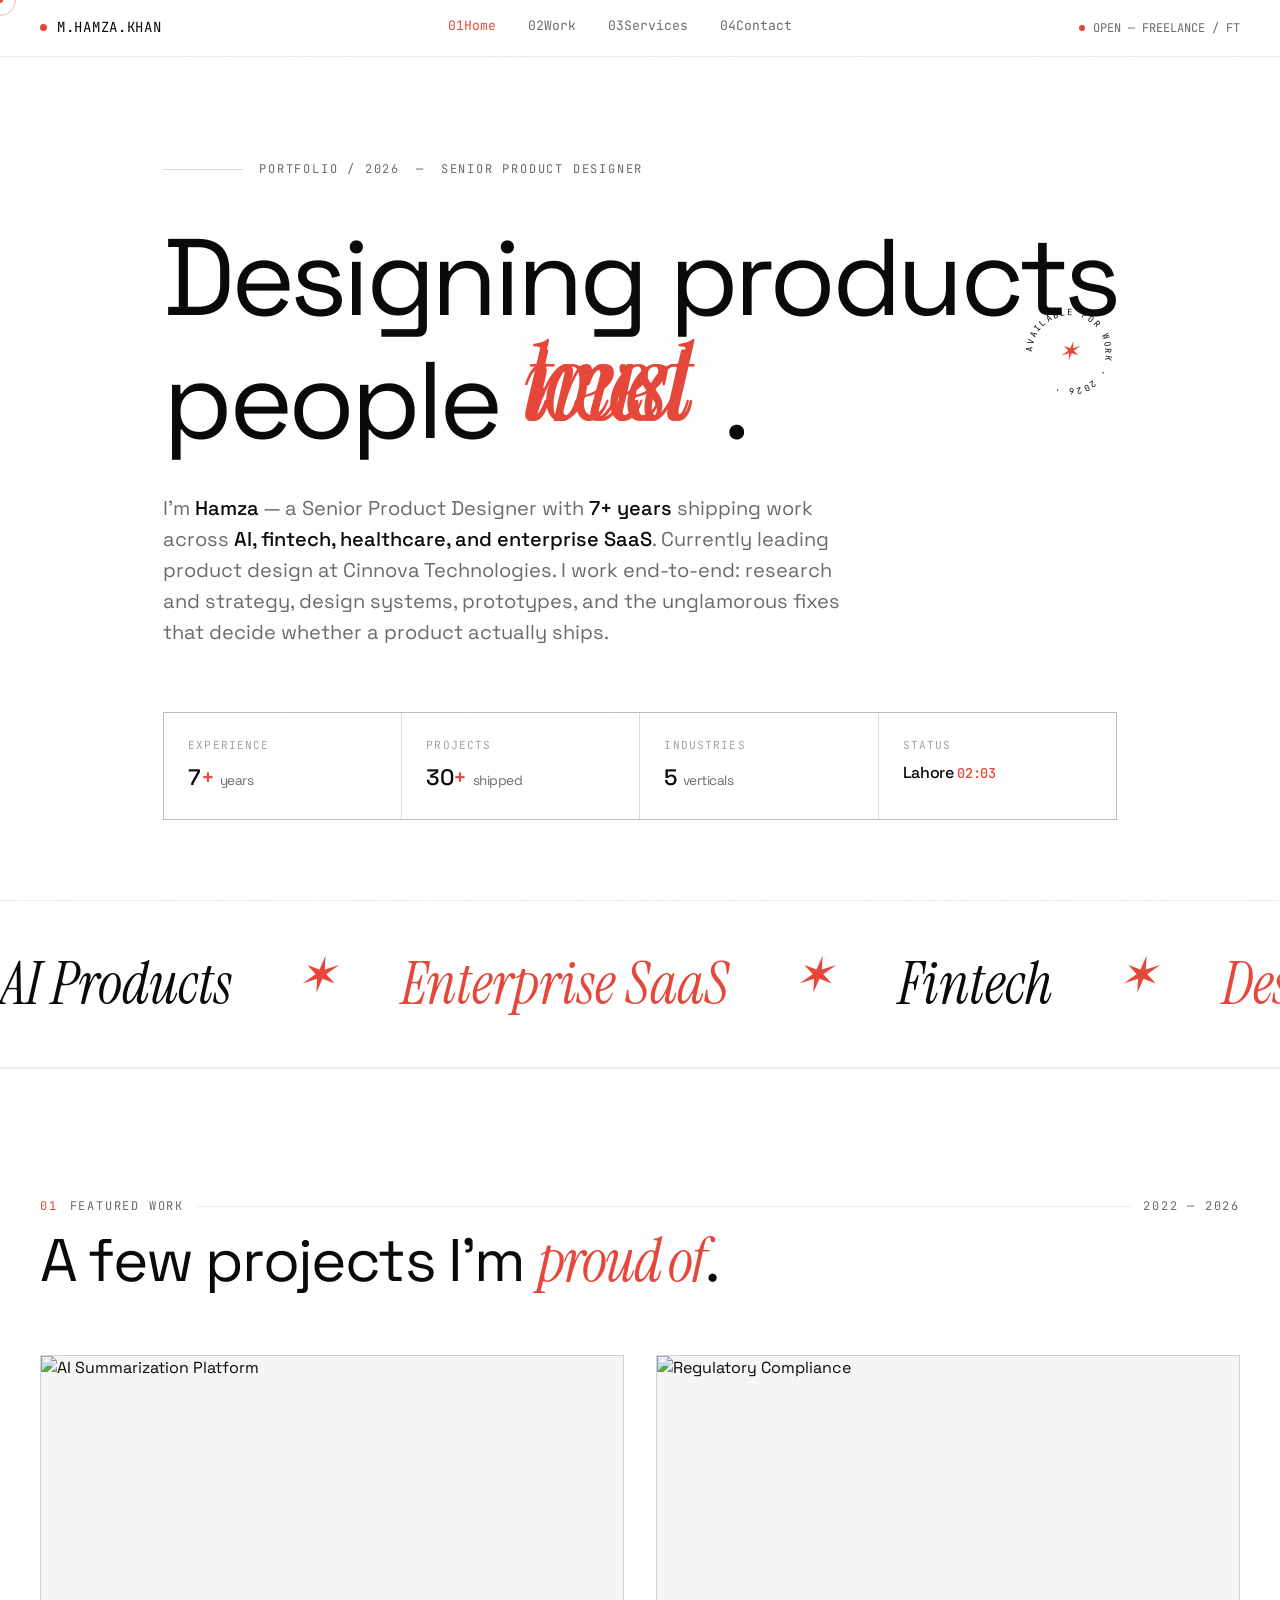
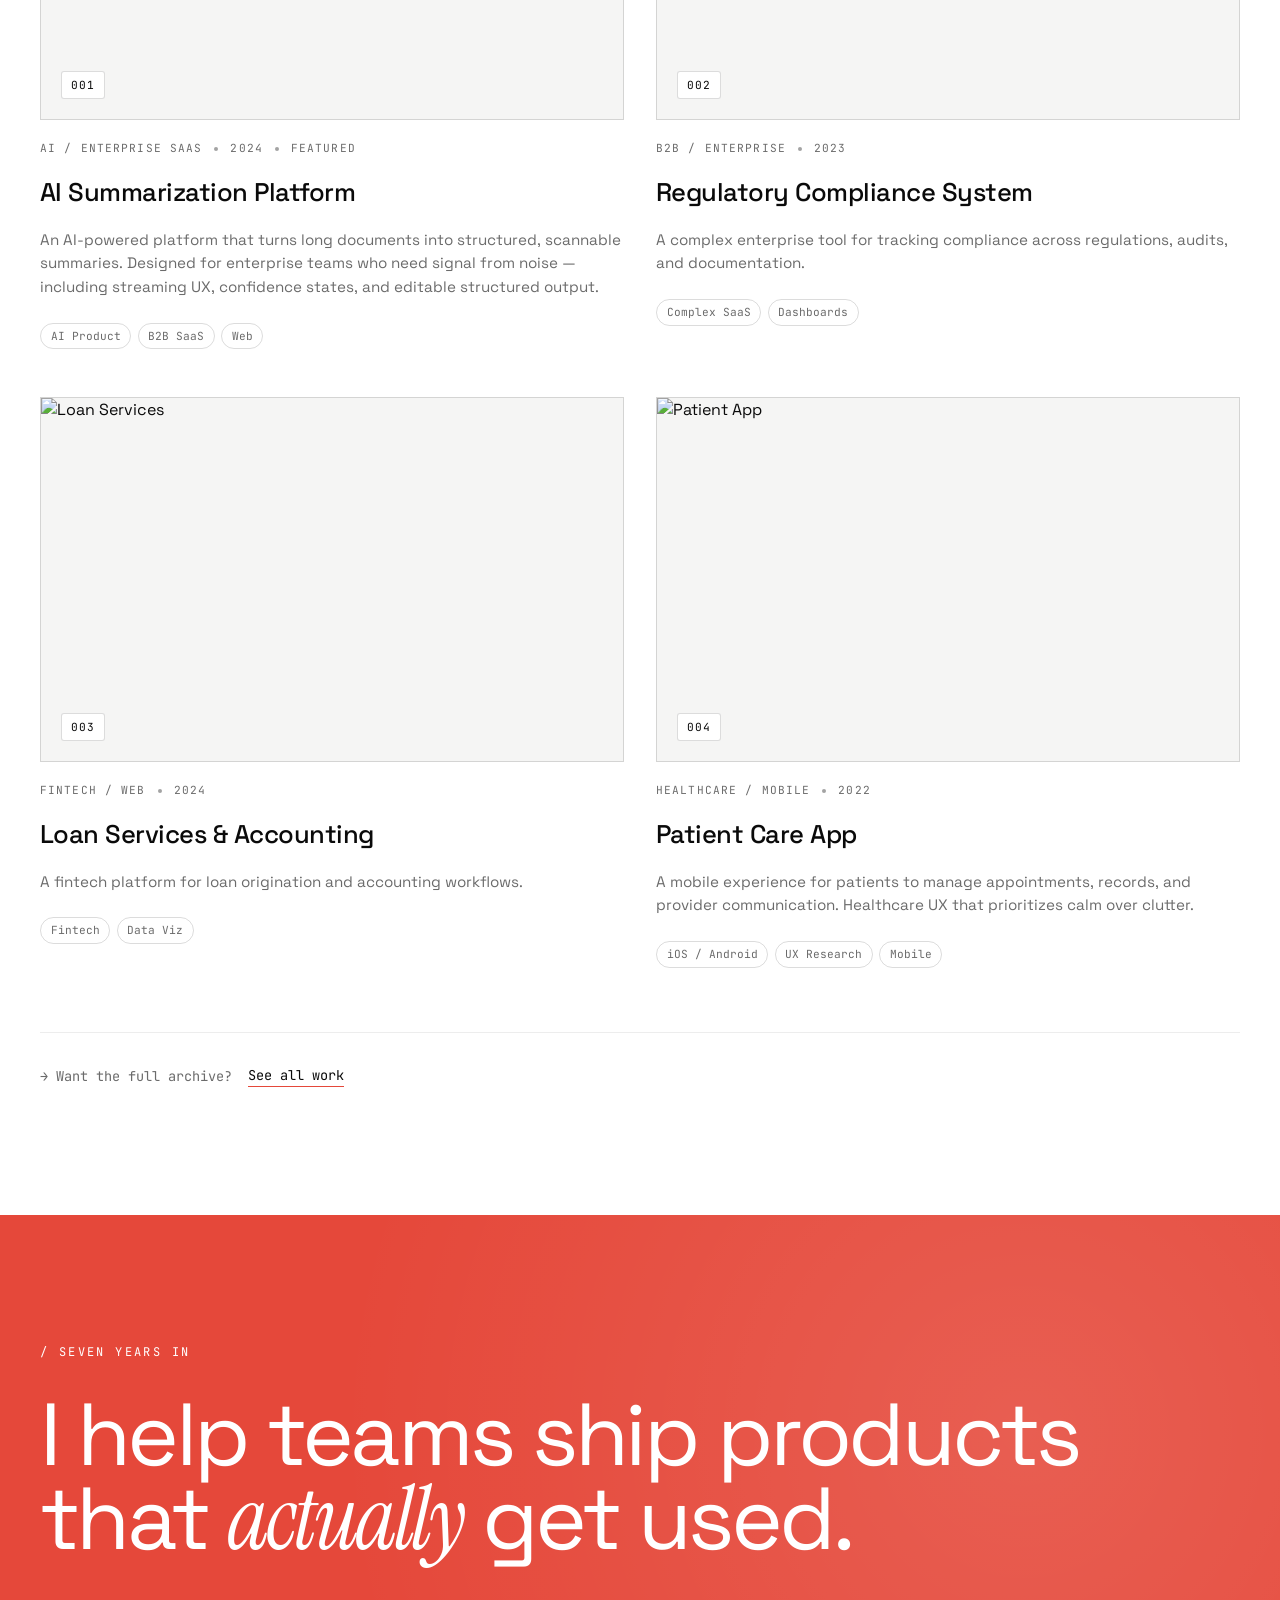
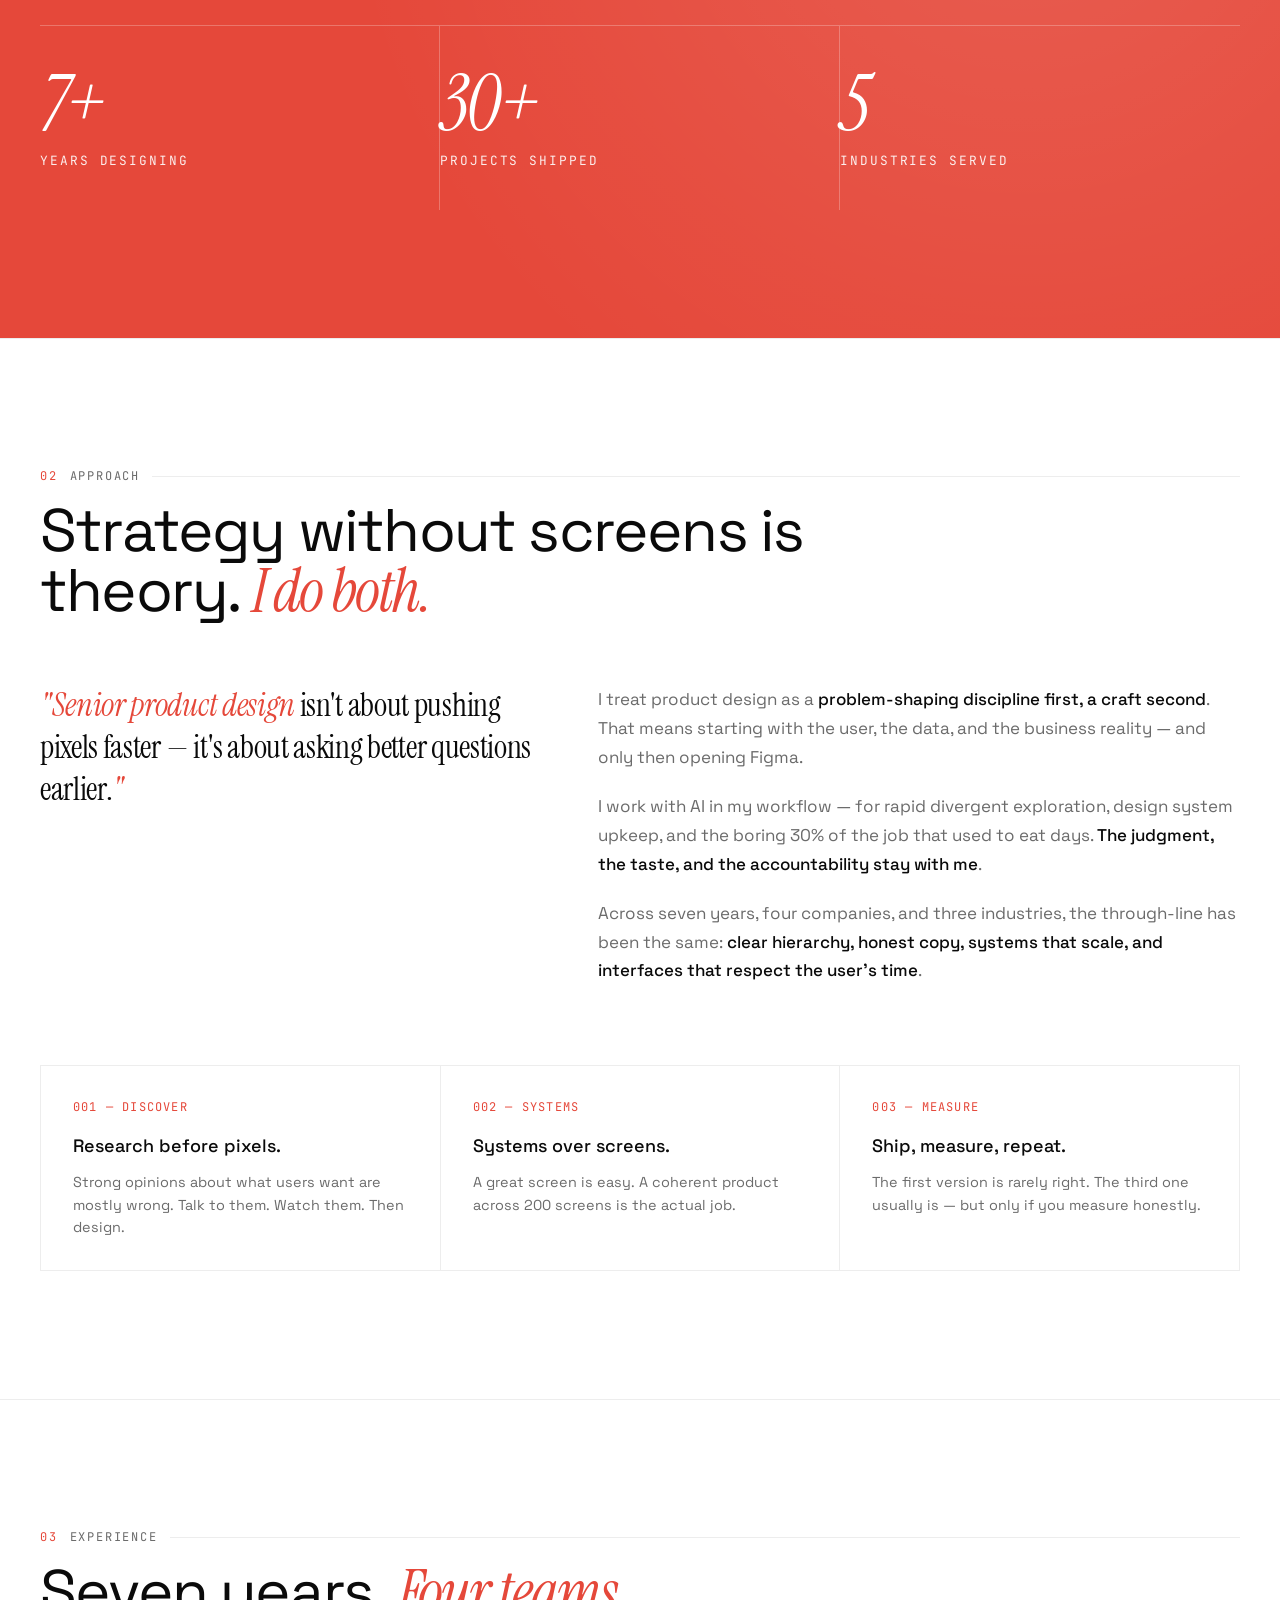
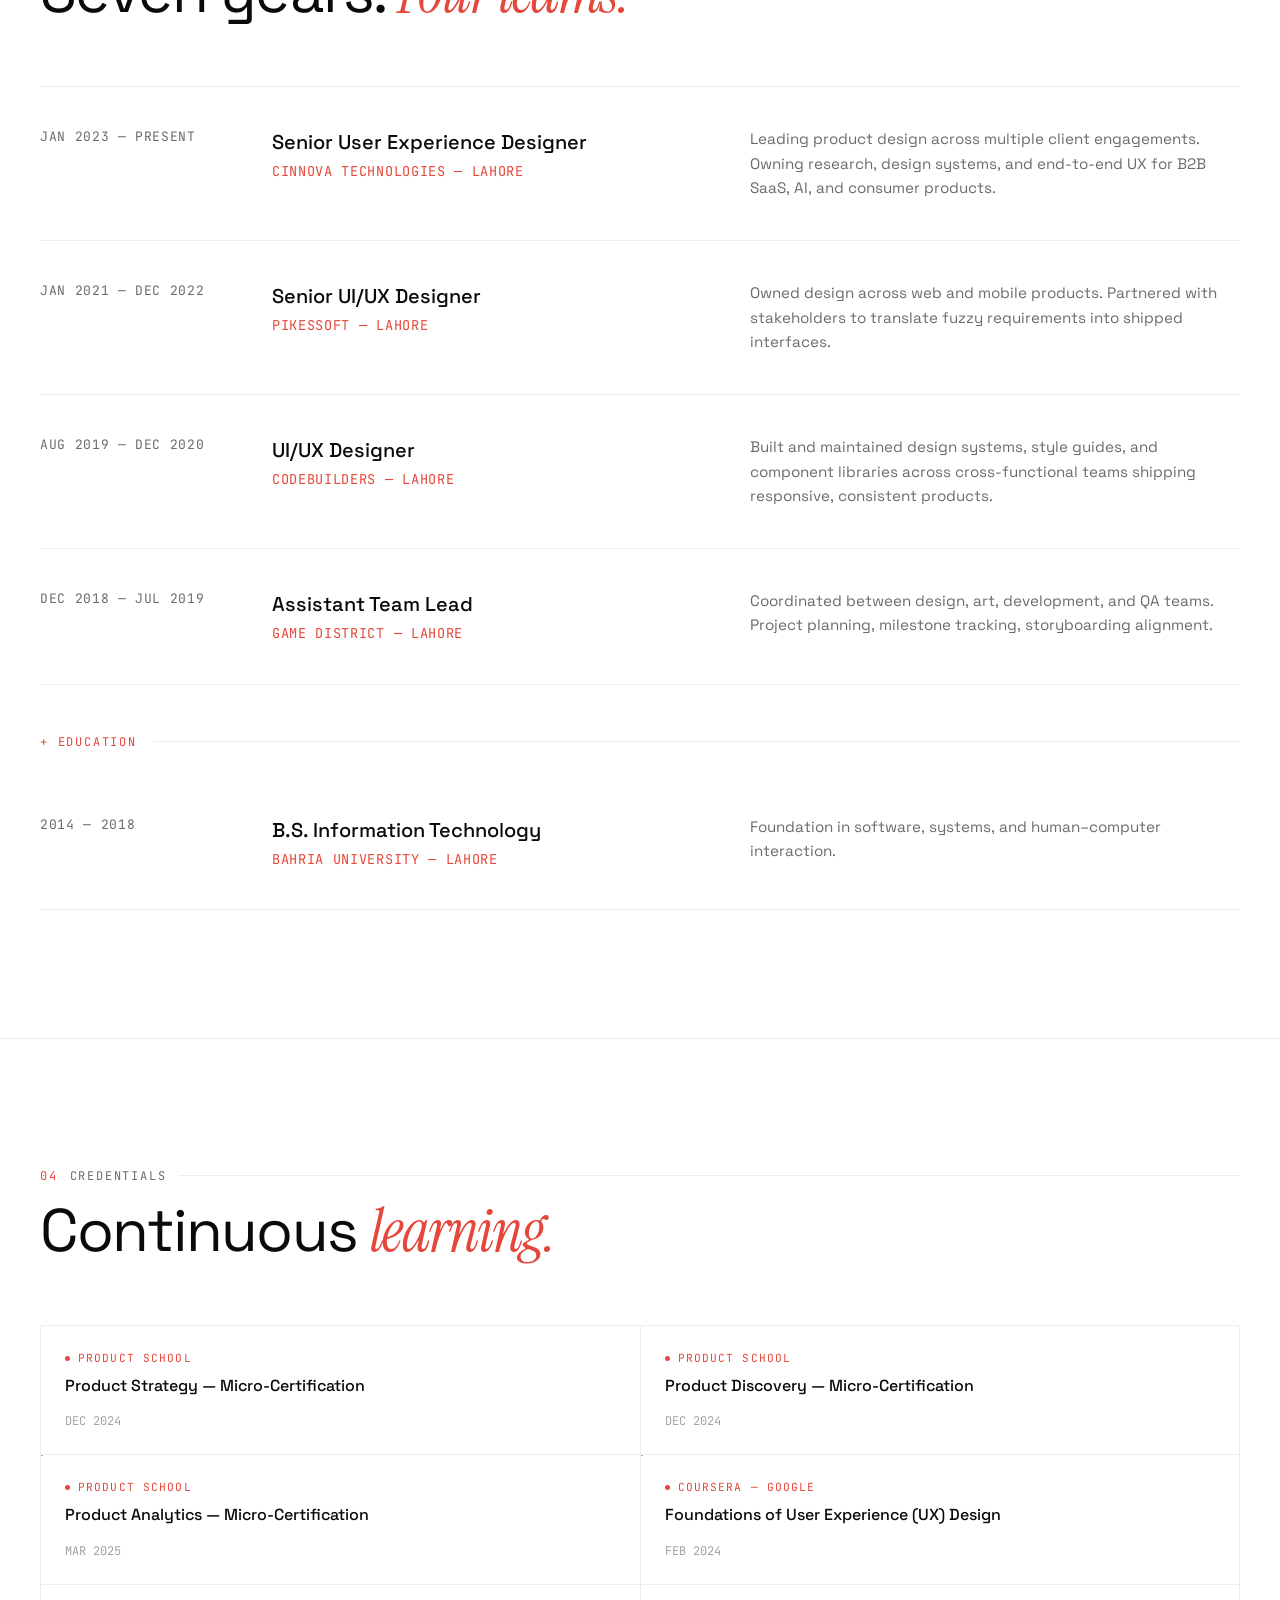
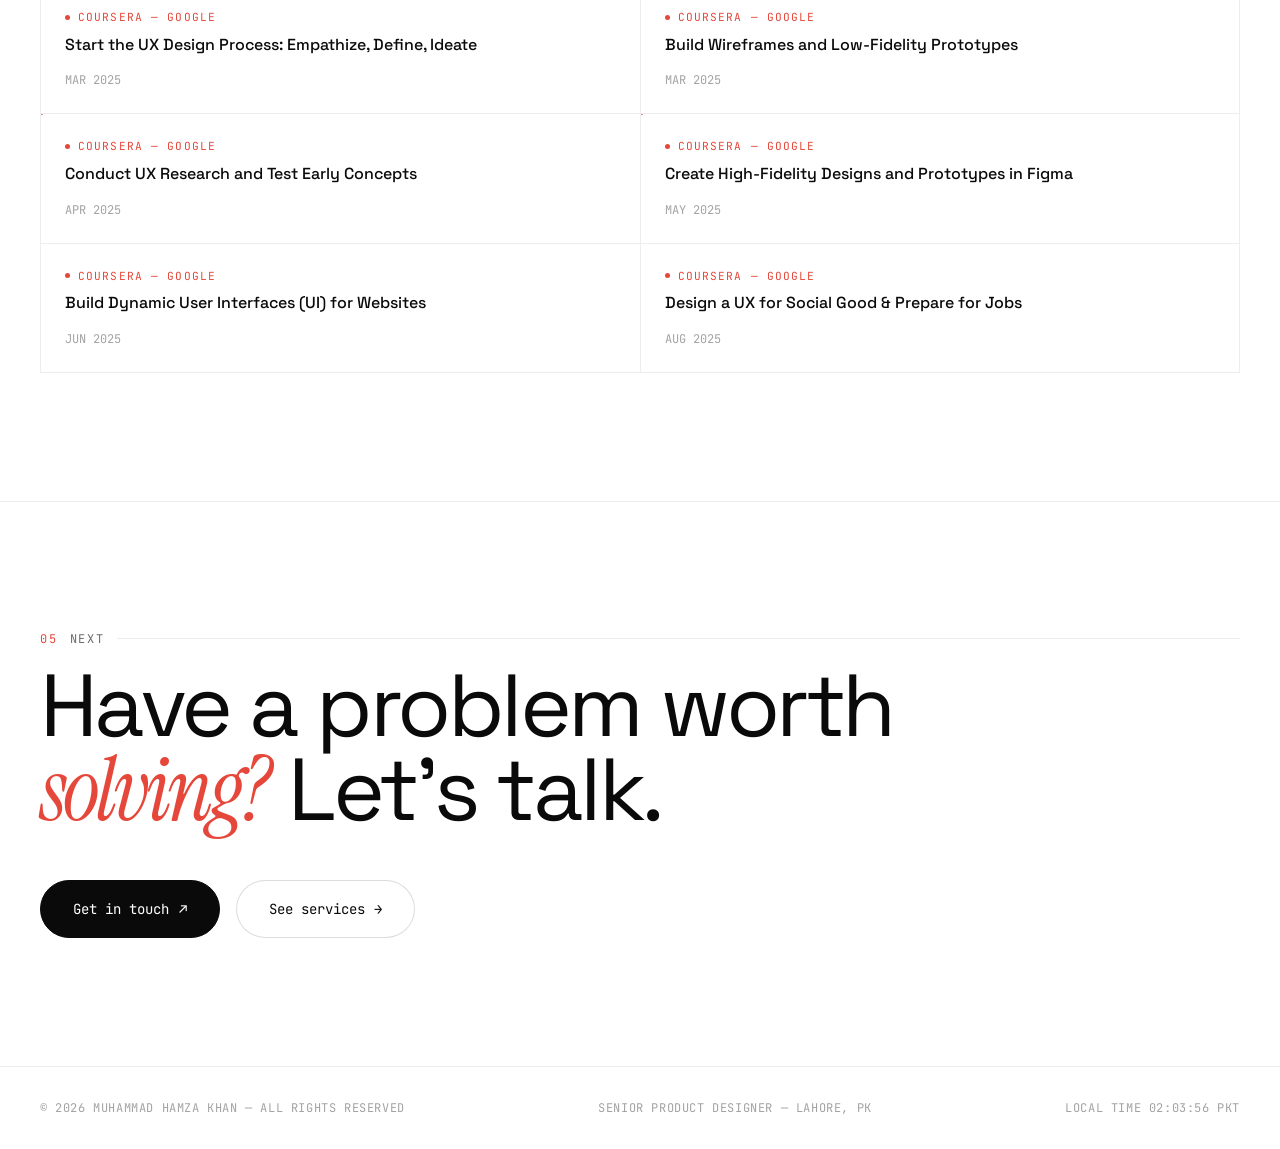
==== commit de4dc67b: "Coommit" ====
--- a/index.html
+++ b/index.html
@@ -391,42 +391,28 @@
   font-family: var(--font-serif); font-style: italic; color: var(--accent);
 }
 
-/* === ASYMMETRIC GALLERY === */
+/* === SYMMETRIC GALLERY (was asymmetric — now clean 2×2) === */
 .gallery-asymmetric {
   display: grid;
   grid-template-columns: 1fr 1fr;
-  gap: 4rem 3rem;
-}
-.gallery-asymmetric .gallery-item:nth-child(1) {
-  grid-column: 1 / -1;
-}
-.gallery-asymmetric .gallery-item:nth-child(1) .gallery-image {
-  aspect-ratio: 21 / 9;
-}
-.gallery-asymmetric .gallery-item:nth-child(1) .gallery-title {
-  font-size: clamp(2rem, 3.5vw, 3rem);
-}
-.gallery-asymmetric .gallery-item:nth-child(3) { margin-top: 5rem; }
-.gallery-asymmetric .gallery-item:nth-child(4) {
-  margin-top: -2rem;
-  grid-column: 1 / -1;
-  display: grid;
-  grid-template-columns: 1fr 1fr;
-  gap: 2rem;
-  align-items: center;
-}
-.gallery-asymmetric .gallery-item:nth-child(4) .gallery-image {
-  aspect-ratio: 16 / 11;
-}
-.gallery-asymmetric .gallery-item:nth-child(4) .gallery-content {
-  display: flex; flex-direction: column; gap: 1rem;
+  gap: 3rem 2rem;
+}
+/* All cards behave identically — same size, same aspect, no offsets */
+.gallery-asymmetric .gallery-item {
+  display: flex;
+  flex-direction: column;
+  gap: 1.25rem;
+  margin-top: 0;
+  grid-column: auto;
+}
+.gallery-asymmetric .gallery-item .gallery-image {
+  aspect-ratio: 16 / 10;
+}
+.gallery-asymmetric .gallery-item .gallery-content {
+  display: contents; /* Flatten the wrapper on the 4th card so it behaves like the others */
 }
 @media (max-width: 800px) {
   .gallery-asymmetric { grid-template-columns: 1fr; gap: 3rem; }
-  .gallery-asymmetric .gallery-item:nth-child(n) {
-    margin-top: 0; grid-column: 1 / -1;
-    display: flex; flex-direction: column;
-  }
 }
 
 /* === STANDARD GALLERY (work page additional projects) === */
@@ -1127,7 +1113,7 @@
         <!-- CASE STUDY 001 — full-width hero card -->
         <a href="https://www.behance.net/gallery/211375135/AI-Summarizing-Platform" target="_blank" rel="noopener noreferrer" class="gallery-item reveal">
           <div class="gallery-image">
-            <img src="https://mir-s3-cdn-cf.behance.net/projects/404/4df352211375135.Y3JvcCwyNDc4LDE5MzgsMCww.png" alt="AI Summarization Platform" loading="lazy" />
+            <img src="https://mir-s3-cdn-cf.behance.net/projects/max_808/4df352211375135.Y3JvcCwyNDc4LDE5MzgsMCww.png" alt="AI Summarization Platform" loading="lazy" />
             <div class="gallery-overlay"><span class="gallery-num">001</span><span class="gallery-arrow">↗</span></div>
             <span class="gallery-cta">VIEW CASE STUDY →</span>
           </div>
@@ -1140,7 +1126,7 @@
         <!-- CASE STUDY 002 — left of 2-up row (regular size) -->
         <a href="https://www.behance.net/gallery/177189563/Regulatory-Compliance-Management-System" target="_blank" rel="noopener noreferrer" class="gallery-item reveal">
           <div class="gallery-image">
-            <img src="https://mir-s3-cdn-cf.behance.net/projects/404/db36ed177189563.Y3JvcCw0MTQyLDMyNDAsMCww.png" alt="Regulatory Compliance" loading="lazy" />
+            <img src="https://mir-s3-cdn-cf.behance.net/projects/max_808/db36ed177189563.Y3JvcCw0MTQyLDMyNDAsMCww.png" alt="Regulatory Compliance" loading="lazy" />
             <div class="gallery-overlay"><span class="gallery-num">002</span><span class="gallery-arrow">↗</span></div>
             <span class="gallery-cta">VIEW CASE STUDY →</span>
           </div>
@@ -1153,7 +1139,7 @@
         <!-- CASE STUDY 003 — right of 2-up row, offset 5rem down for asymmetry -->
         <a href="https://www.behance.net/gallery/196338243/Loan-Services-and-Accounting" target="_blank" rel="noopener noreferrer" class="gallery-item reveal">
           <div class="gallery-image">
-            <img src="https://mir-s3-cdn-cf.behance.net/projects/404/842500196338243.Y3JvcCwxMTUwLDkwMCwxNDUsMA.png" alt="Loan Services" loading="lazy" />
+            <img src="https://mir-s3-cdn-cf.behance.net/projects/max_808/842500196338243.Y3JvcCwxMTUwLDkwMCwxNDUsMA.png" alt="Loan Services" loading="lazy" />
             <div class="gallery-overlay"><span class="gallery-num">003</span><span class="gallery-arrow">↗</span></div>
             <span class="gallery-cta">VIEW CASE STUDY →</span>
           </div>
@@ -1166,7 +1152,7 @@
         <!-- CASE STUDY 004 — full-width horizontal split (image + text side by side) -->
         <a href="https://www.behance.net/gallery/153155971/Patient-App-Design" target="_blank" rel="noopener noreferrer" class="gallery-item reveal">
           <div class="gallery-image">
-            <img src="https://mir-s3-cdn-cf.behance.net/projects/404/66751a153155971.Y3JvcCwxNjgyLDEzMTUsMCww.png" alt="Patient App" loading="lazy" />
+            <img src="https://mir-s3-cdn-cf.behance.net/projects/max_808/66751a153155971.Y3JvcCwxNjgyLDEzMTUsMCww.png" alt="Patient App" loading="lazy" />
             <div class="gallery-overlay"><span class="gallery-num">004</span><span class="gallery-arrow">↗</span></div>
             <span class="gallery-cta">VIEW CASE STUDY →</span>
           </div>
@@ -1399,7 +1385,7 @@
       <div class="gallery-asymmetric">
         <a href="https://www.behance.net/gallery/211375135/AI-Summarizing-Platform" target="_blank" rel="noopener noreferrer" class="gallery-item reveal">
           <div class="gallery-image">
-            <img src="https://mir-s3-cdn-cf.behance.net/projects/404/4df352211375135.Y3JvcCwyNDc4LDE5MzgsMCww.png" alt="AI Summarization Platform" loading="lazy" />
+            <img src="https://mir-s3-cdn-cf.behance.net/projects/max_808/4df352211375135.Y3JvcCwyNDc4LDE5MzgsMCww.png" alt="AI Summarization Platform" loading="lazy" />
             <div class="gallery-overlay"><span class="gallery-num">001</span><span class="gallery-arrow">↗</span></div>
             <span class="gallery-cta">VIEW CASE STUDY →</span>
           </div>
@@ -1411,7 +1397,7 @@
 
         <a href="https://www.behance.net/gallery/177189563/Regulatory-Compliance-Management-System" target="_blank" rel="noopener noreferrer" class="gallery-item reveal">
           <div class="gallery-image">
-            <img src="https://mir-s3-cdn-cf.behance.net/projects/404/db36ed177189563.Y3JvcCw0MTQyLDMyNDAsMCww.png" alt="Regulatory Compliance" loading="lazy" />
+            <img src="https://mir-s3-cdn-cf.behance.net/projects/max_808/db36ed177189563.Y3JvcCw0MTQyLDMyNDAsMCww.png" alt="Regulatory Compliance" loading="lazy" />
             <div class="gallery-overlay"><span class="gallery-num">002</span><span class="gallery-arrow">↗</span></div>
             <span class="gallery-cta">VIEW CASE STUDY →</span>
           </div>
@@ -1423,7 +1409,7 @@
 
         <a href="https://www.behance.net/gallery/196338243/Loan-Services-and-Accounting" target="_blank" rel="noopener noreferrer" class="gallery-item reveal">
           <div class="gallery-image">
-            <img src="https://mir-s3-cdn-cf.behance.net/projects/404/842500196338243.Y3JvcCwxMTUwLDkwMCwxNDUsMA.png" alt="Loan Services" loading="lazy" />
+            <img src="https://mir-s3-cdn-cf.behance.net/projects/max_808/842500196338243.Y3JvcCwxMTUwLDkwMCwxNDUsMA.png" alt="Loan Services" loading="lazy" />
             <div class="gallery-overlay"><span class="gallery-num">003</span><span class="gallery-arrow">↗</span></div>
             <span class="gallery-cta">VIEW CASE STUDY →</span>
           </div>
@@ -1435,7 +1421,7 @@
 
         <a href="https://www.behance.net/gallery/153155971/Patient-App-Design" target="_blank" rel="noopener noreferrer" class="gallery-item reveal">
           <div class="gallery-image">
-            <img src="https://mir-s3-cdn-cf.behance.net/projects/404/66751a153155971.Y3JvcCwxNjgyLDEzMTUsMCww.png" alt="Patient App" loading="lazy" />
+            <img src="https://mir-s3-cdn-cf.behance.net/projects/max_808/66751a153155971.Y3JvcCwxNjgyLDEzMTUsMCww.png" alt="Patient App" loading="lazy" />
             <div class="gallery-overlay"><span class="gallery-num">004</span><span class="gallery-arrow">↗</span></div>
             <span class="gallery-cta">VIEW CASE STUDY →</span>
           </div>
@@ -1481,7 +1467,7 @@
       <div class="gallery">
         <a href="https://www.behance.net/gallery/196334821/Swag-eGifts-Store" target="_blank" rel="noopener noreferrer" class="gallery-item reveal">
           <div class="gallery-image">
-            <img src="https://mir-s3-cdn-cf.behance.net/projects/404/f24d8d196334821.Y3JvcCwxNDAwLDEwOTUsMCwxNTI.png" alt="Swag eGifts Store" loading="lazy" />
+            <img src="https://mir-s3-cdn-cf.behance.net/projects/max_808/f24d8d196334821.Y3JvcCwxNDAwLDEwOTUsMCwxNTI.png" alt="Swag eGifts Store" loading="lazy" />
             <div class="gallery-overlay"><span class="gallery-num">005</span><span class="gallery-arrow">↗</span></div>
             <span class="gallery-cta">VIEW CASE STUDY →</span>
           </div>
@@ -1493,7 +1479,7 @@
 
         <a href="https://www.behance.net/gallery/181946019/Salon-Booking-App" target="_blank" rel="noopener noreferrer" class="gallery-item reveal">
           <div class="gallery-image">
-            <img src="https://mir-s3-cdn-cf.behance.net/projects/404/b93a64181946019.Y3JvcCw4OTQsNzAwLDM5LDA.png" alt="Salon Booking App" loading="lazy" />
+            <img src="https://mir-s3-cdn-cf.behance.net/projects/max_808/b93a64181946019.Y3JvcCw4OTQsNzAwLDM5LDA.png" alt="Salon Booking App" loading="lazy" />
             <div class="gallery-overlay"><span class="gallery-num">006</span><span class="gallery-arrow">↗</span></div>
             <span class="gallery-cta">VIEW CASE STUDY →</span>
           </div>
@@ -1505,7 +1491,7 @@
 
         <a href="https://www.behance.net/gallery/177261515/Fitness-Workout-Planner" target="_blank" rel="noopener noreferrer" class="gallery-item reveal">
           <div class="gallery-image">
-            <img src="https://mir-s3-cdn-cf.behance.net/projects/404/591097177261515.Y3JvcCwxMDM1LDgxMCwzNDgsNDE.png" alt="Fitness Workout Planner" loading="lazy" />
+            <img src="https://mir-s3-cdn-cf.behance.net/projects/max_808/591097177261515.Y3JvcCwxMDM1LDgxMCwzNDgsNDE.png" alt="Fitness Workout Planner" loading="lazy" />
             <div class="gallery-overlay"><span class="gallery-num">007</span><span class="gallery-arrow">↗</span></div>
             <span class="gallery-cta">VIEW CASE STUDY →</span>
           </div>
@@ -1517,7 +1503,7 @@
 
         <a href="https://www.behance.net/gallery/153264577/Food-Chef" target="_blank" rel="noopener noreferrer" class="gallery-item reveal">
           <div class="gallery-image">
-            <img src="https://mir-s3-cdn-cf.behance.net/projects/404/bf704b153264577.Y3JvcCwxMDAyLDc4NCwxODgsNTk.png" alt="Food Chef" loading="lazy" />
+            <img src="https://mir-s3-cdn-cf.behance.net/projects/max_808/bf704b153264577.Y3JvcCwxMDAyLDc4NCwxODgsNTk.png" alt="Food Chef" loading="lazy" />
             <div class="gallery-overlay"><span class="gallery-num">008</span><span class="gallery-arrow">↗</span></div>
             <span class="gallery-cta">VIEW CASE STUDY →</span>
           </div>
@@ -1529,7 +1515,7 @@
 
         <a href="https://www.behance.net/gallery/157639557/Design-Agency" target="_blank" rel="noopener noreferrer" class="gallery-item reveal">
           <div class="gallery-image">
-            <img src="https://mir-s3-cdn-cf.behance.net/projects/404/974026157639557.Y3JvcCw1NTIzLDQzMjAsMjU5LDA.png" alt="Design Agency Website" loading="lazy" />
+            <img src="https://mir-s3-cdn-cf.behance.net/projects/max_808/974026157639557.Y3JvcCw1NTIzLDQzMjAsMjU5LDA.png" alt="Design Agency Website" loading="lazy" />
             <div class="gallery-overlay"><span class="gallery-num">009</span><span class="gallery-arrow">↗</span></div>
             <span class="gallery-cta">VIEW CASE STUDY →</span>
           </div>
@@ -1541,7 +1527,7 @@
 
         <a href="https://www.behance.net/gallery/152988193/Agency-Landing-Page" target="_blank" rel="noopener noreferrer" class="gallery-item reveal">
           <div class="gallery-image">
-            <img src="https://mir-s3-cdn-cf.behance.net/projects/404/bc6474152988193.Y3JvcCwxMzgwLDEwODAsMzAsMA.png" alt="Agency Landing Page" loading="lazy" />
+            <img src="https://mir-s3-cdn-cf.behance.net/projects/max_808/bc6474152988193.Y3JvcCwxMzgwLDEwODAsMzAsMA.png" alt="Agency Landing Page" loading="lazy" />
             <div class="gallery-overlay"><span class="gallery-num">010</span><span class="gallery-arrow">↗</span></div>
             <span class="gallery-cta">VIEW CASE STUDY →</span>
           </div>
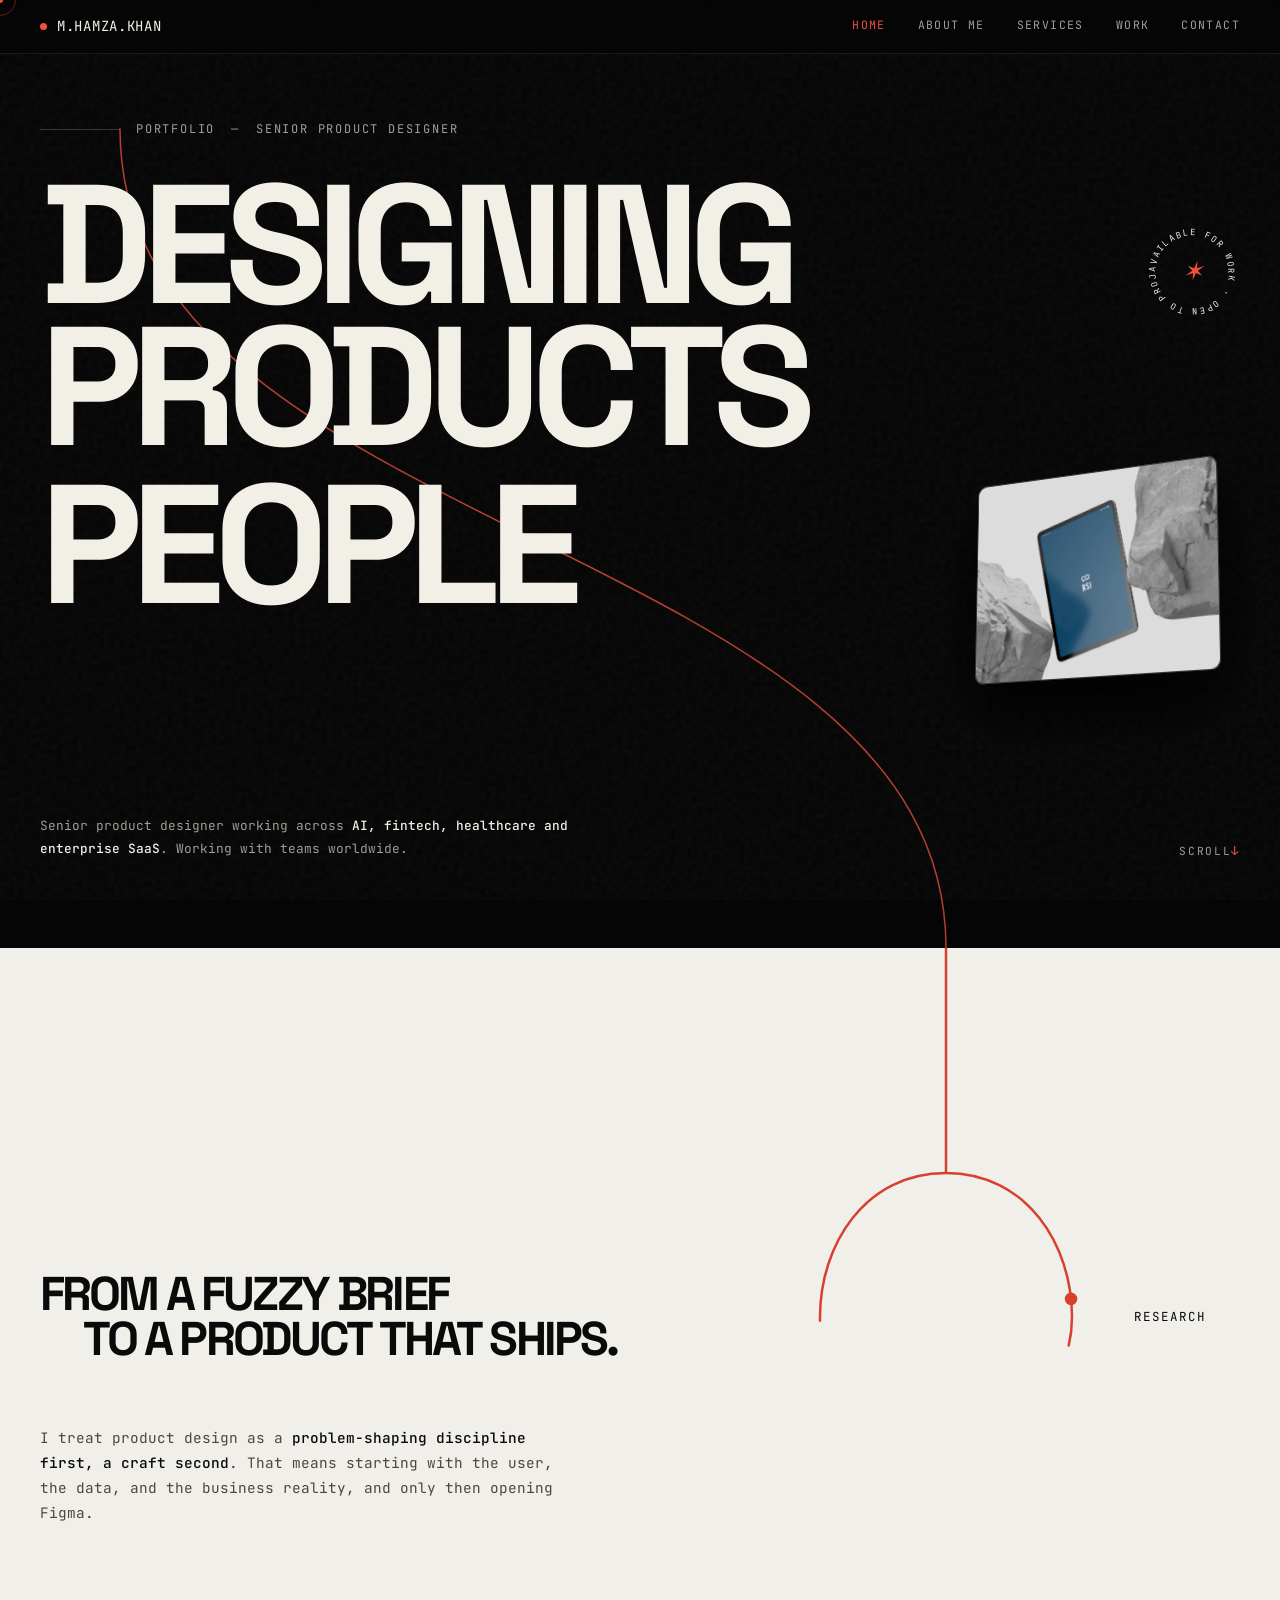
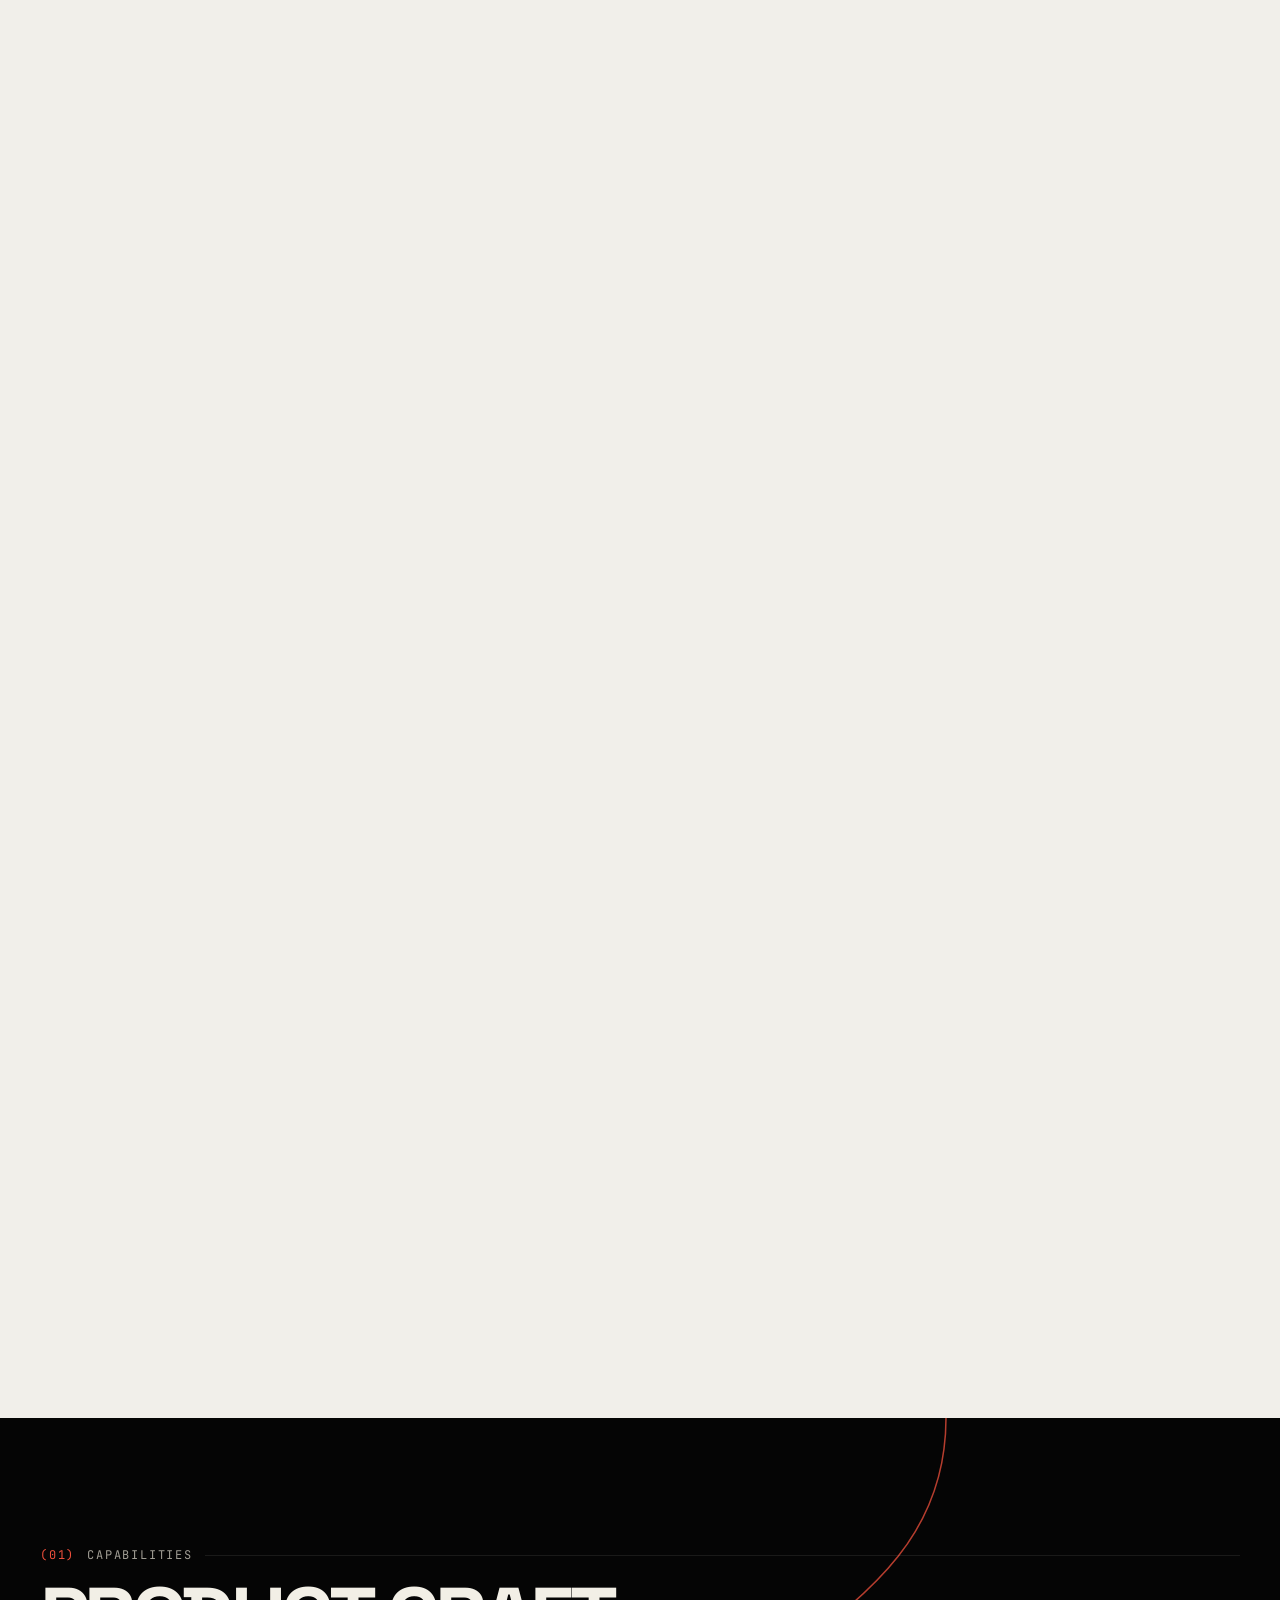
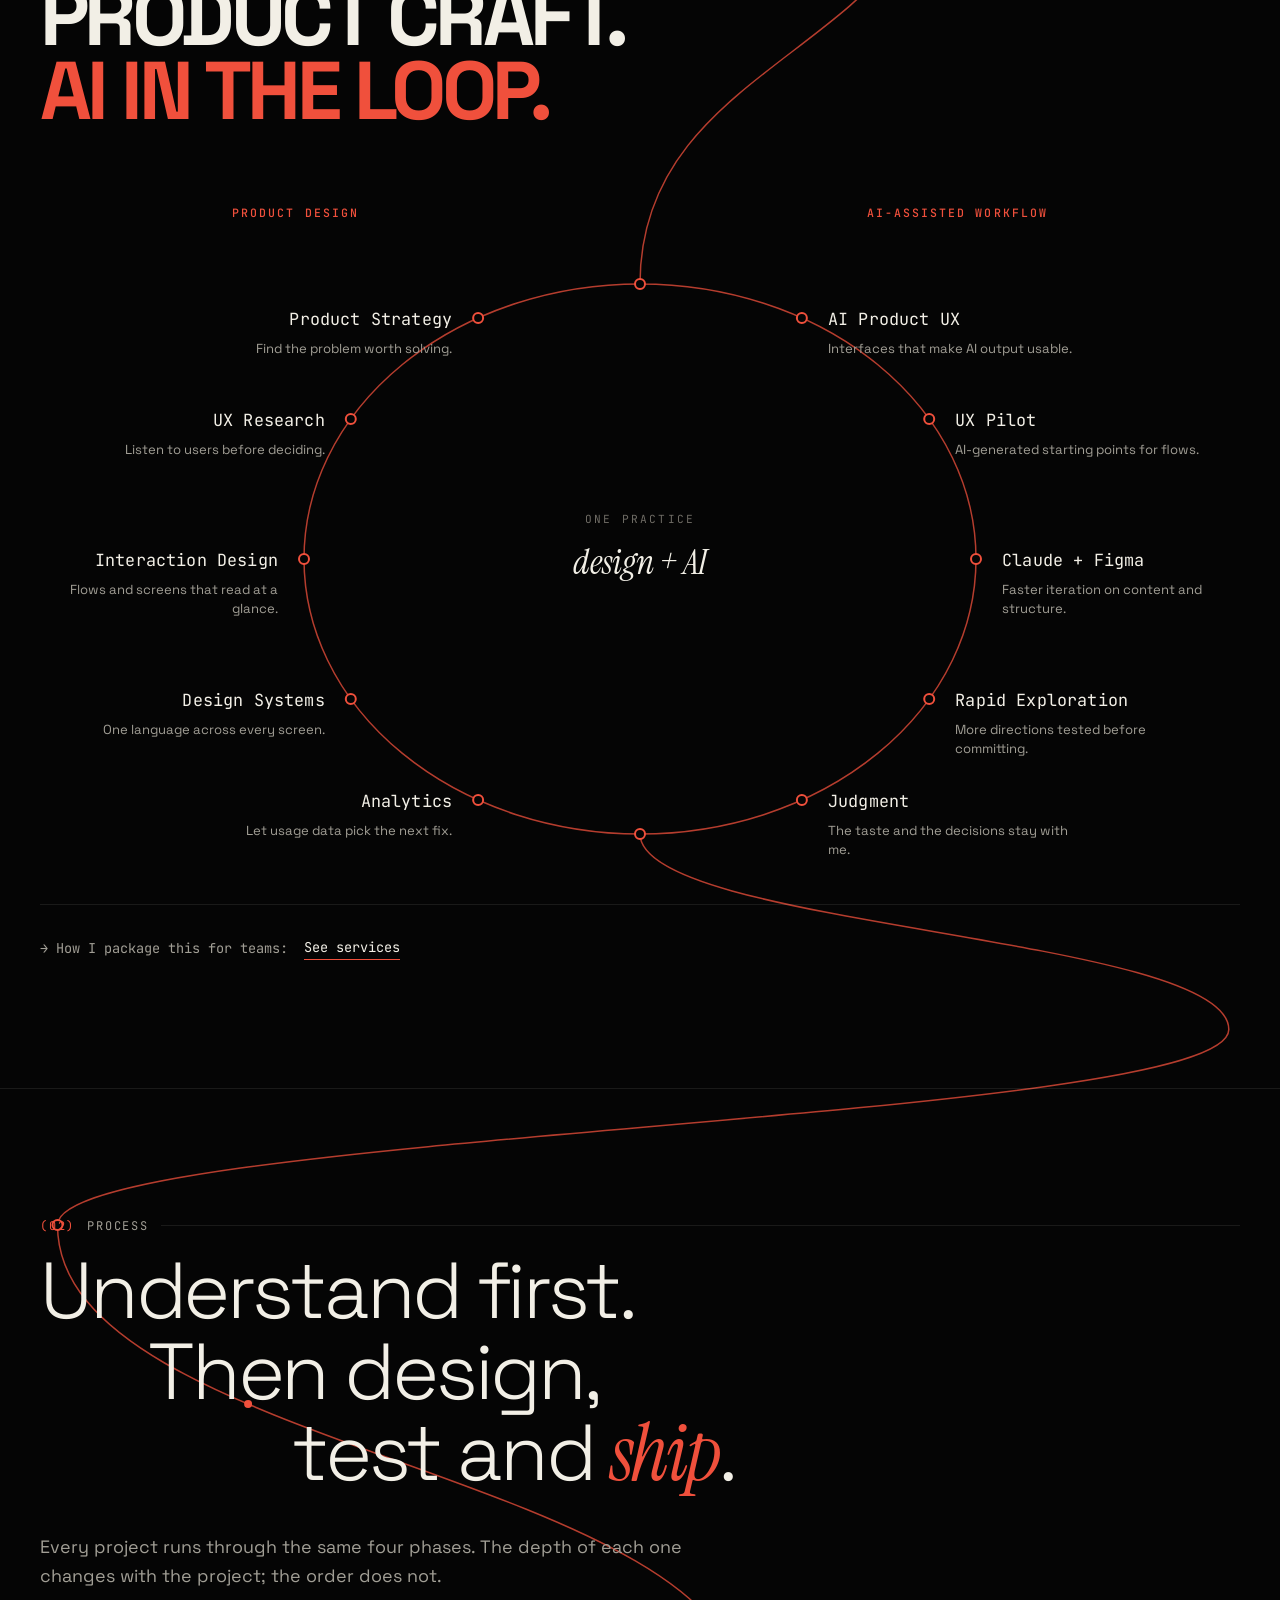
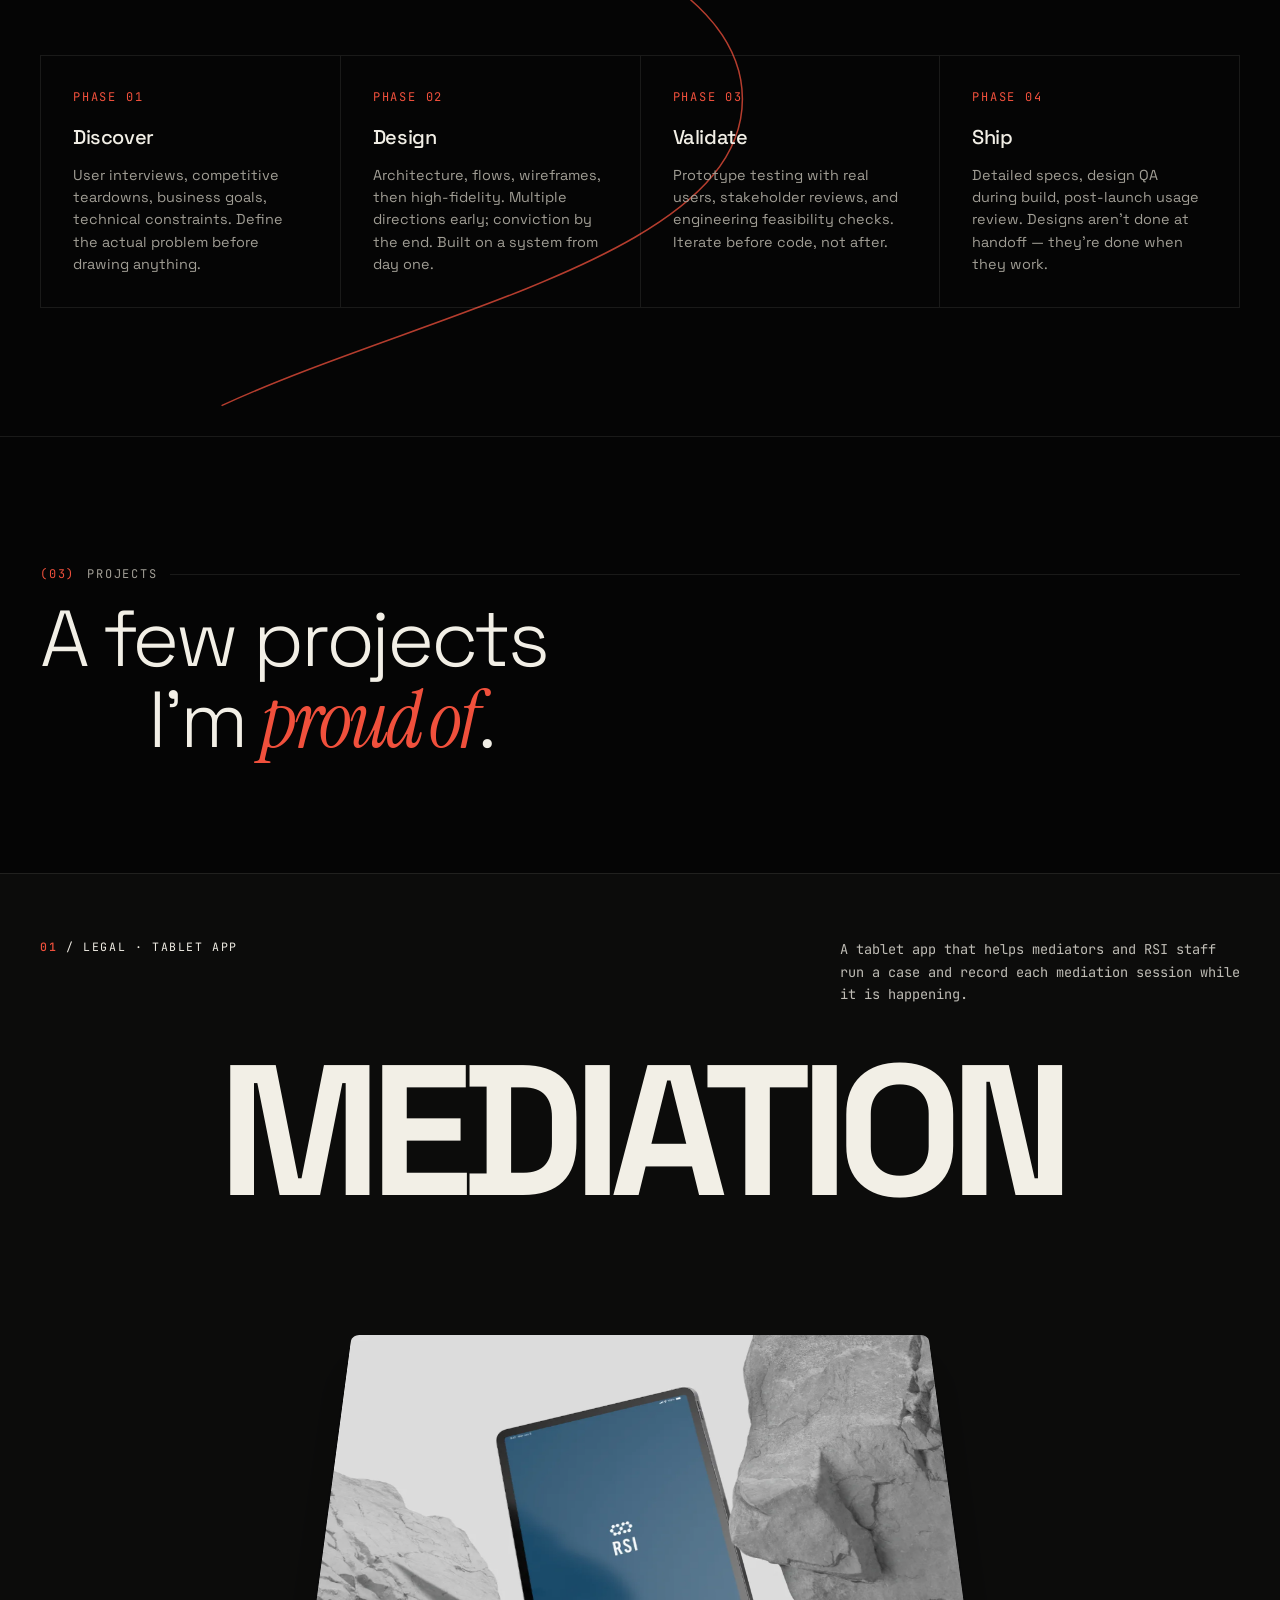
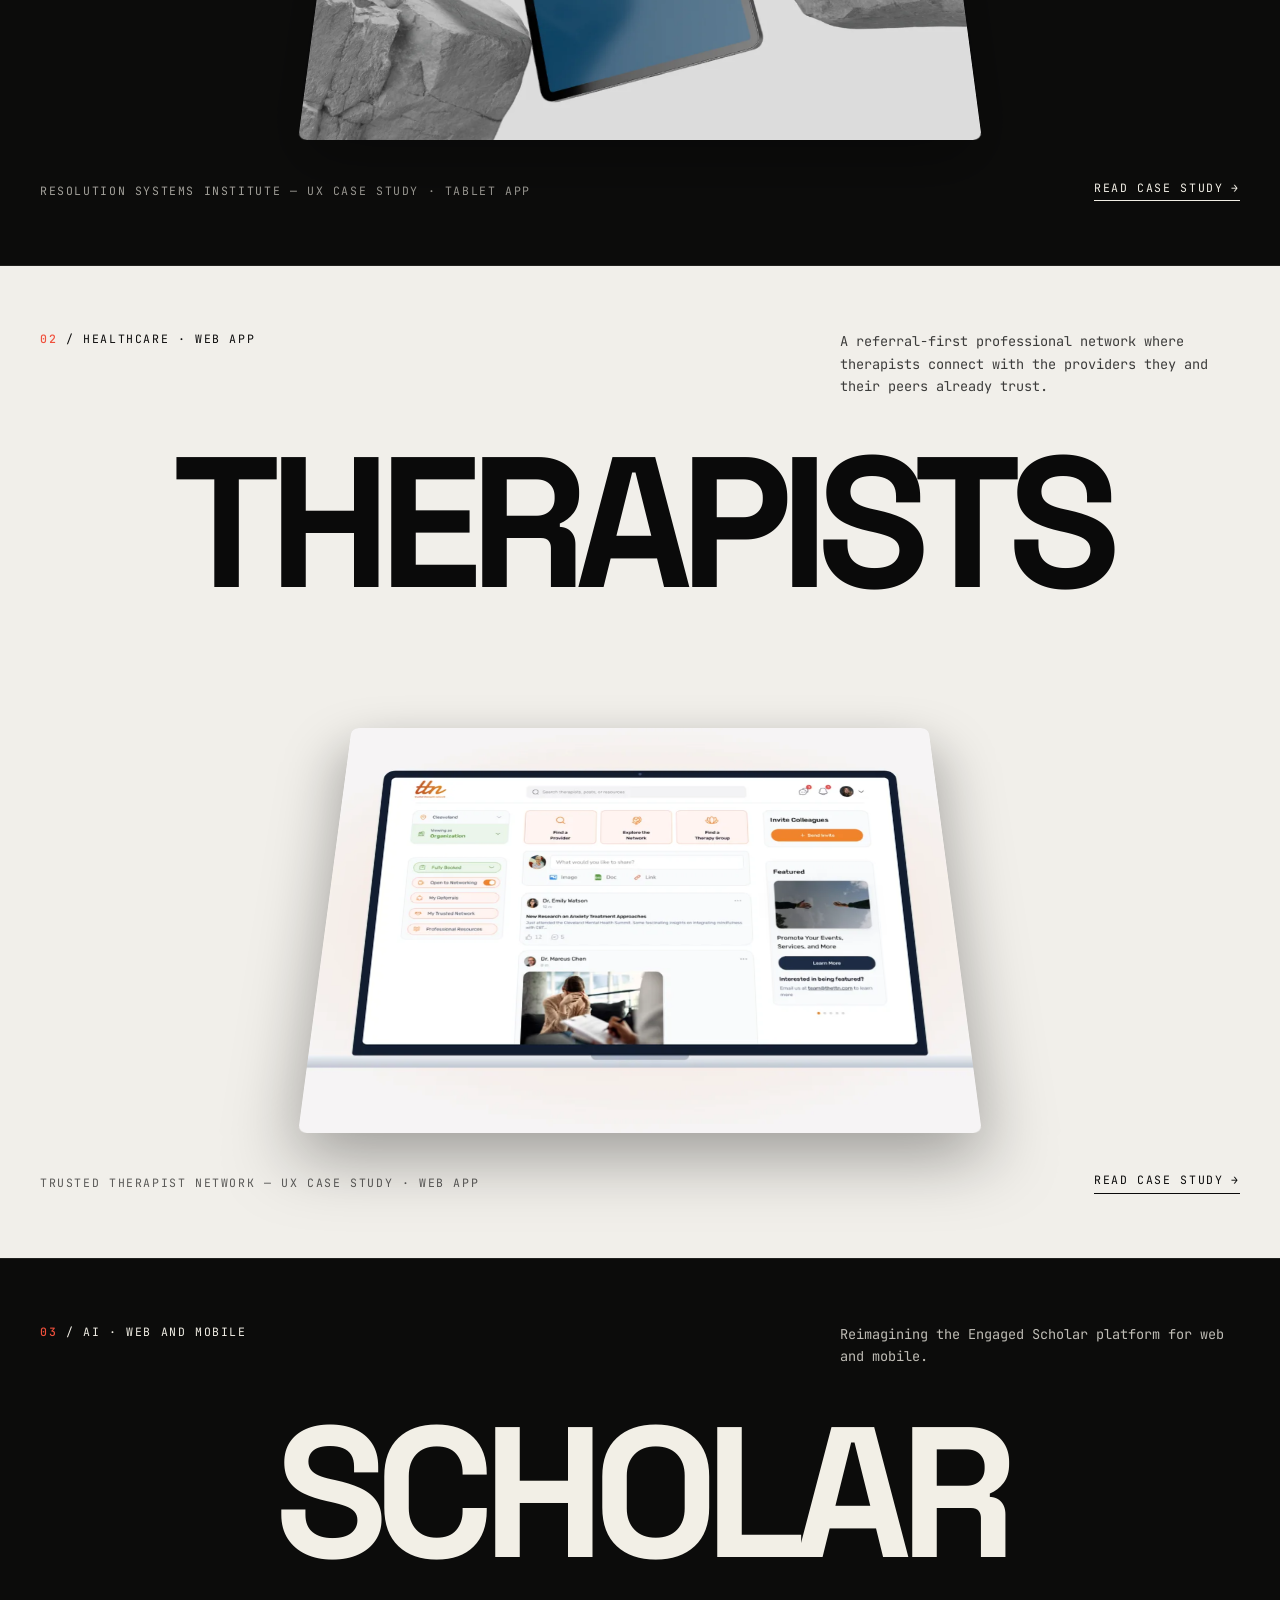
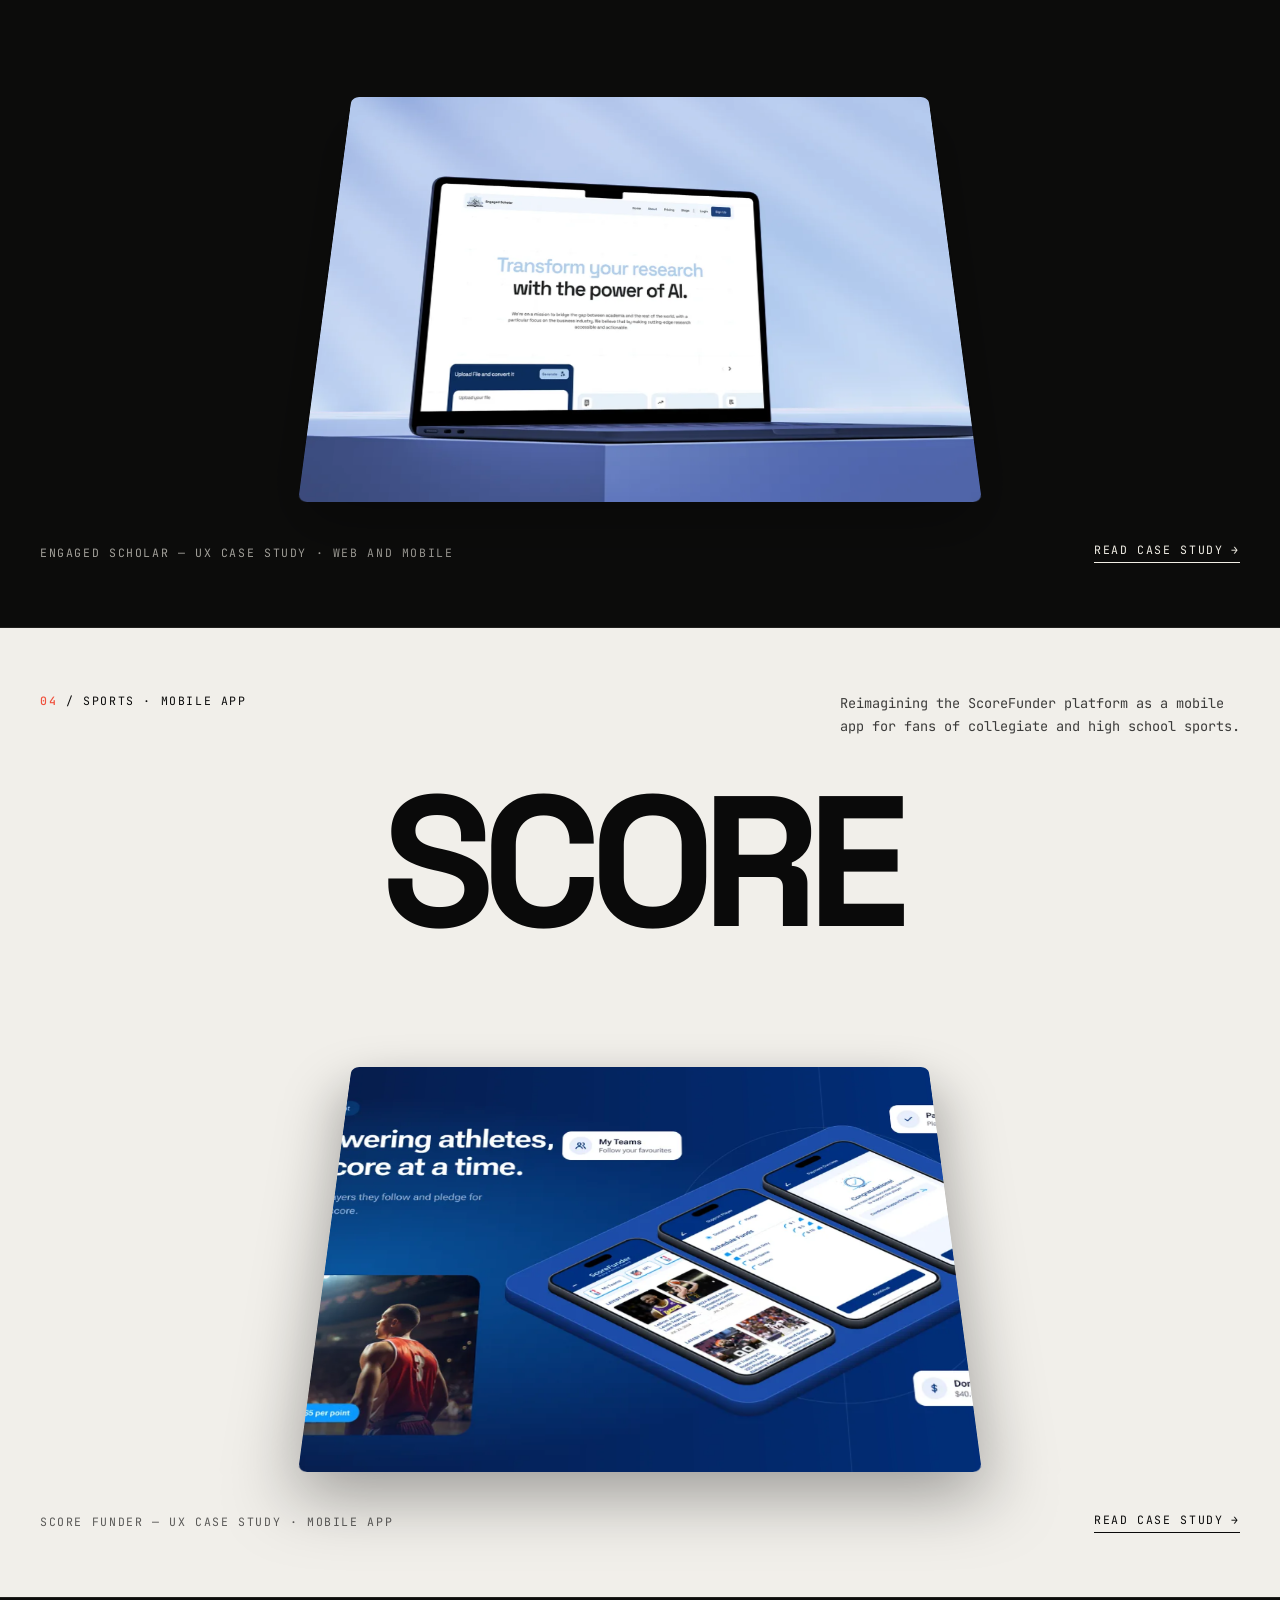
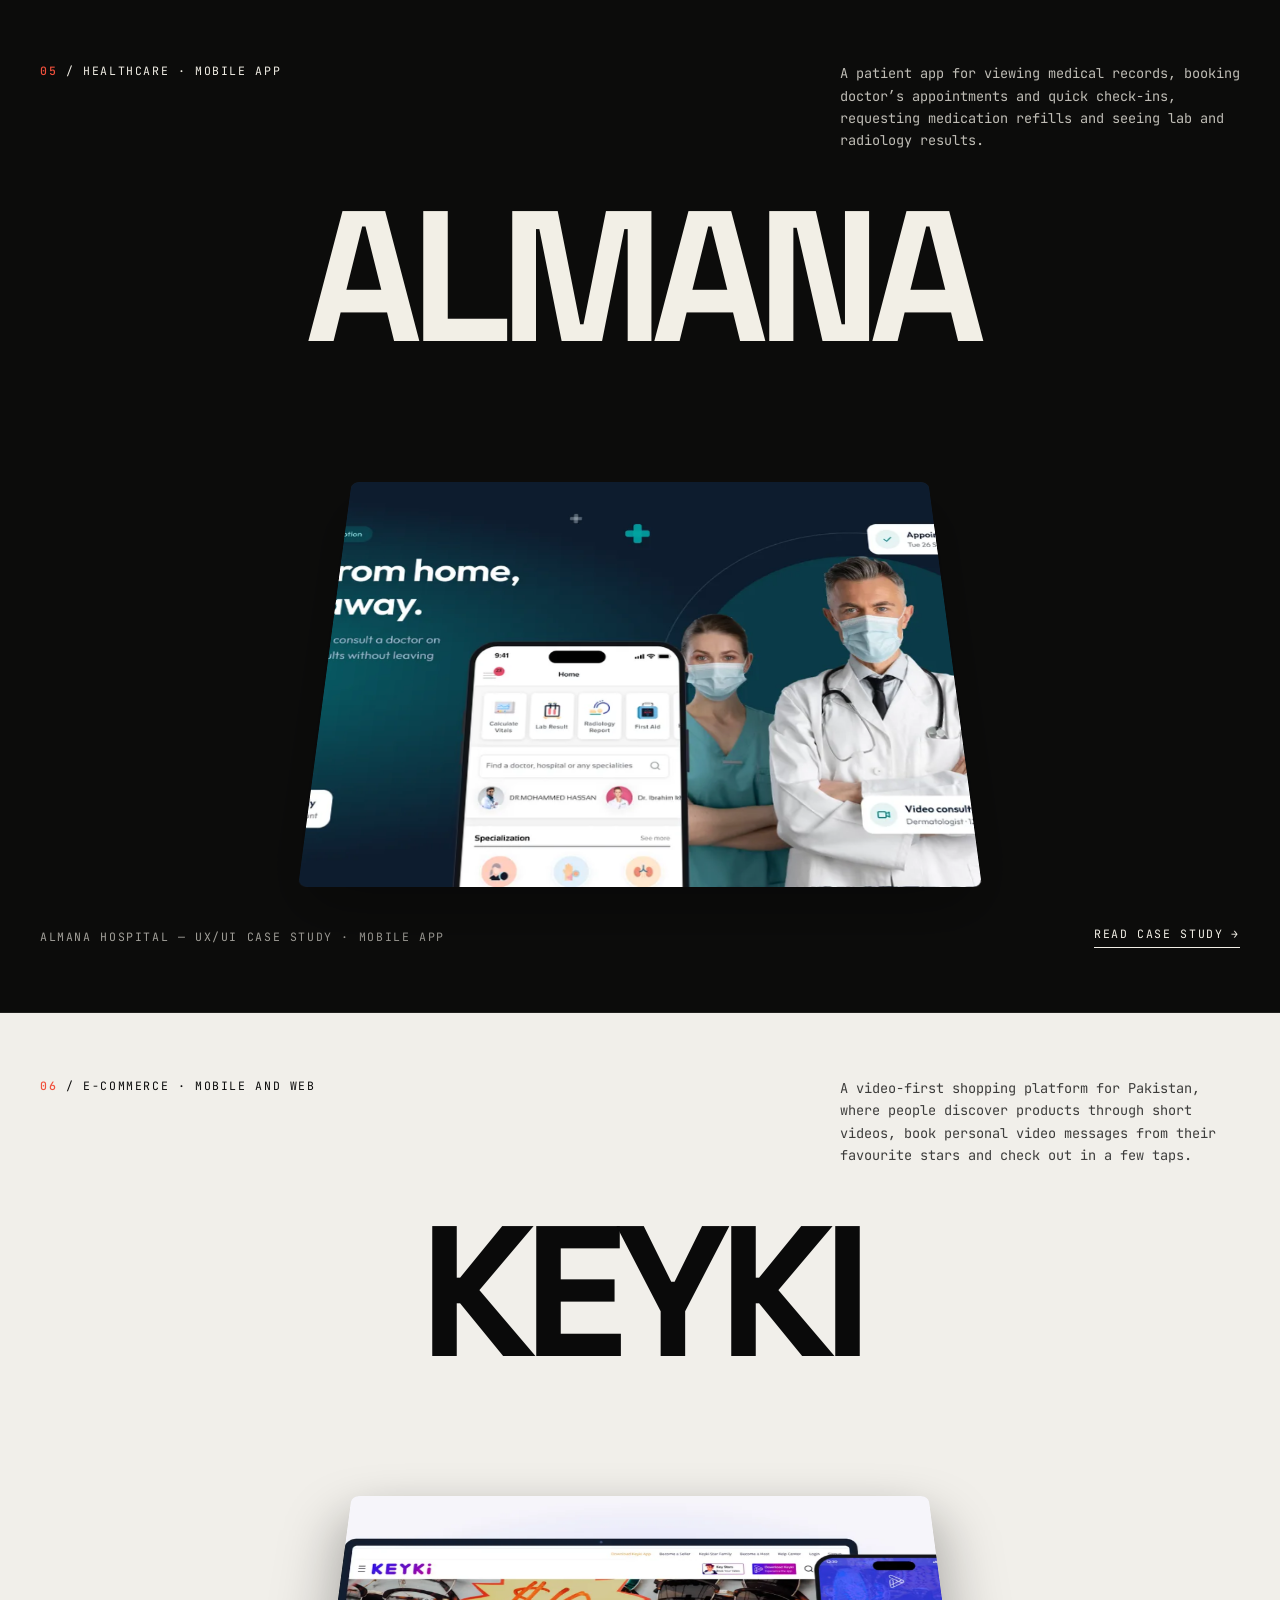
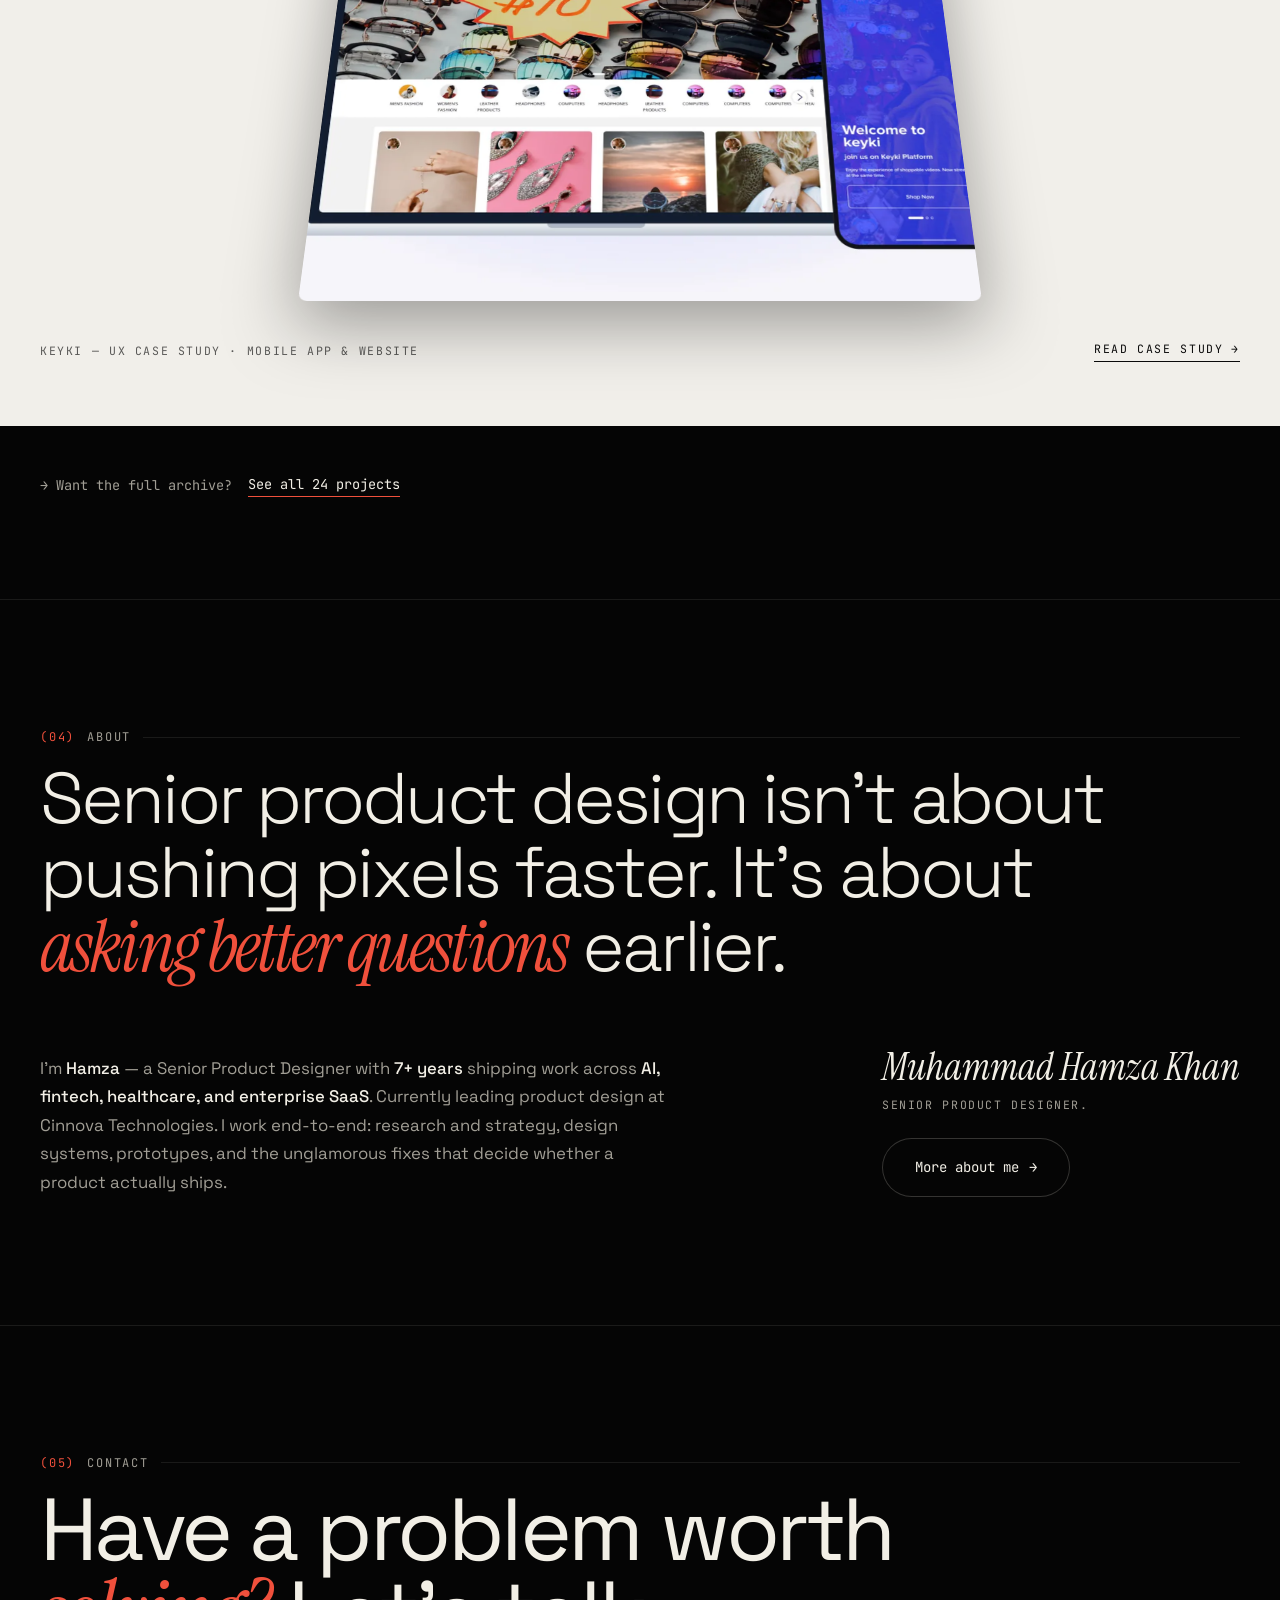
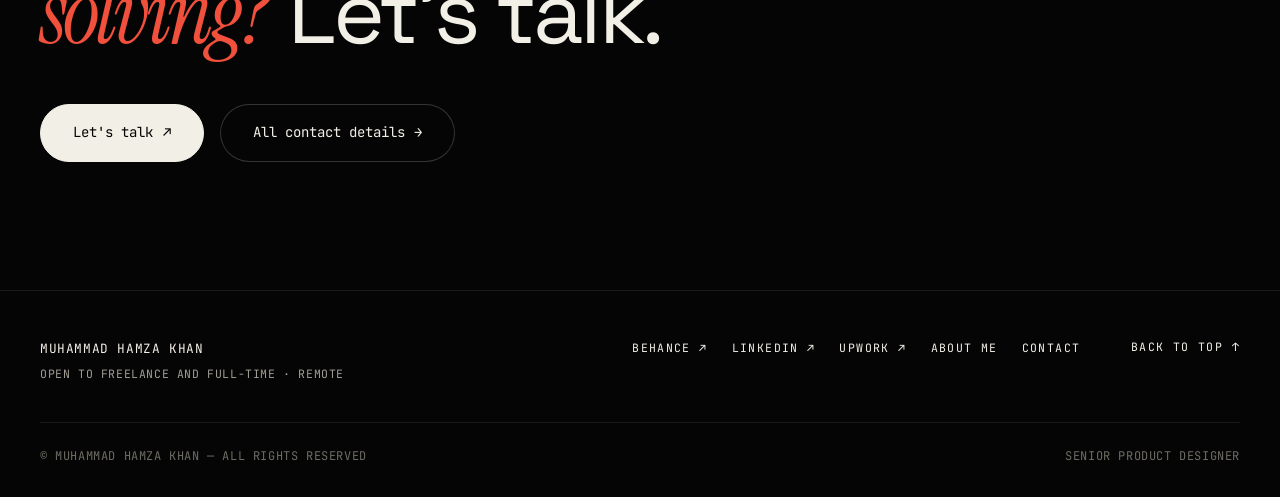
==== commit 25c61fb1: "Portfolio update: case study pages, dark theme, About page Co-Authored-By: Claude Opus 5.5 <noreply@" ====
--- a/index.html
+++ b/index.html
@@ -2,7 +2,7 @@
 <!--
   ============================================================================
   MUHAMMAD HAMZA KHAN — PORTFOLIO
-  Senior Product Designer · Lahore, PK
+  Senior Product Designer
   ============================================================================
 
   HOW THIS FILE IS ORGANIZED:
@@ -19,10 +19,11 @@
 
   HOW TO MAKE COMMON UPDATES:
     → Add a new case study  → search "ADD NEW CASE STUDY"
-    → Update your bio       → search "TO UPDATE: BIO"
+    → Update your bio       → search "TO UPDATE: BIO" (About page)
     → Update job title      → search "TO UPDATE: CURRENT ROLE"
     → Add a certification   → search "ADD NEW CERTIFICATION"
     → Add a new service     → search "ADD NEW SERVICE"
+    → Edit capabilities     → search "TO UPDATE: CAPABILITIES"
     → Update contact info   → search "TO UPDATE: CONTACT"
     → Change accent color   → search "TO UPDATE: ACCENT COLOR"
 
@@ -32,9 +33,10 @@
 <html lang="en">
 <head>
 <meta charset="UTF-8" />
+<meta name="theme-color" content="#050505" />
 <meta name="viewport" content="width=device-width, initial-scale=1.0" />
 <title>Muhammad Hamza Khan — Senior Product Designer</title>
-<meta name="description" content="Senior Product Designer with 7+ years shipping products across AI, fintech, healthcare, and enterprise SaaS. Based in Lahore, working globally." />
+<meta name="description" content="Senior Product Designer with 7+ years shipping products across AI, fintech, healthcare, and enterprise SaaS." />
 <link rel="preconnect" href="https://fonts.googleapis.com" />
 <link rel="preconnect" href="https://fonts.gstatic.com" crossorigin />
 <link href="https://fonts.googleapis.com/css2?family=Instrument+Serif:ital@0;1&family=JetBrains+Mono:wght@400;500&family=Space+Grotesk:wght@300;400;500;600;700&display=swap" rel="stylesheet" />
@@ -947,6 +949,354 @@
   outline-offset: 4px; border-radius: 2px;
 }
 
+/* ========================================================
+   REDESIGN LAYER (Nov 2026)
+   Oversized display type, stepped statements, capability
+   lists and full-width case panels.
+   ======================================================== */
+.section-label .num::before { content: '('; }
+.section-label .num::after  { content: ')'; }
+.nav-links a { text-transform: uppercase; letter-spacing: 0.12em; font-size: 0.72rem; }
+.nav-links a .num { display: none; }
+
+/* --- Hero: display headline fills the width --- */
+.hero { padding: 7.5rem 0 2.5rem; }
+.hero .container { display: flex; flex-direction: column; flex: 1; width: 100%; }
+.hero .hero-meta { margin-bottom: clamp(1.5rem, 4vh, 3rem); }
+.hero h1.hero-display {
+  font-size: clamp(3.1rem, 13.2vw, 13.5rem);
+  font-weight: 700; line-height: 0.84; letter-spacing: -0.065em;
+  text-transform: uppercase; margin: 0;
+}
+.hero-display .rotator { text-transform: none; letter-spacing: -0.03em; font-weight: 400; }
+.hero-display .rotator-words { min-width: 2.1em; height: 0.86em; }
+.rotator-word { animation-fill-mode: both; }
+.hero-side .scroll-cue::after { font-size: 1.1em; }
+.hero-foot {
+  display: flex; justify-content: space-between; align-items: flex-end;
+  gap: 2rem; margin-top: auto; padding-top: clamp(2rem, 6vh, 4rem);
+}
+.hero-foot .hero-sub {
+  font-family: var(--font-mono); font-size: 0.8rem; line-height: 1.75;
+  max-width: 540px; margin: 0;
+}
+.hero-side {
+  font-family: var(--font-mono); font-size: 0.7rem; letter-spacing: 0.15em;
+  color: var(--text-muted); text-align: right; white-space: nowrap;
+  display: flex; flex-direction: column; gap: 0.6rem;
+}
+.hero-side .live { color: var(--accent); }
+.hero-side .scroll-cue::after { content: ' ↓'; color: var(--accent); display: inline-block; animation: nudge 1.8s ease-in-out infinite; }
+@keyframes nudge { 0%,100% { transform: translateY(0); } 50% { transform: translateY(4px); } }
+.signature-mark { top: 6.5rem; }
+@media (max-width: 720px) {
+  .hero-foot { flex-direction: column; align-items: flex-start; }
+  .hero-side { text-align: left; }
+}
+
+/* --- Inner page headers share the display voice --- */
+.page-header h1 { font-weight: 700; text-transform: uppercase; letter-spacing: -0.055em; line-height: 0.88; font-size: clamp(2.6rem, 9vw, 8.5rem); }
+.page-header h1 .serif { text-transform: none; letter-spacing: -0.02em; }
+
+/* --- Stepped statement --- */
+.stepped { font-weight: 300; font-size: clamp(2.2rem, 6.2vw, 5.5rem); line-height: 1.02; letter-spacing: -0.04em; max-width: none; }
+.stepped .step { display: block; }
+.stepped .step:nth-child(2) { padding-left: 9%; }
+.stepped .step:nth-child(3) { padding-left: 21%; }
+@media (max-width: 720px) { .stepped .step:nth-child(2) { padding-left: 6%; } .stepped .step:nth-child(3) { padding-left: 12%; } }
+
+/* --- Capabilities --- */
+.cap-headline {
+  font-size: clamp(2.2rem, 6.4vw, 6rem); font-weight: 700; line-height: 0.9;
+  letter-spacing: -0.055em; text-transform: uppercase; margin-bottom: clamp(3rem, 6vw, 5rem);
+}
+.cap-headline span { display: block; }
+.cap-headline .accent { color: var(--accent); }
+.cap-grid { display: grid; grid-template-columns: 1fr 1fr; gap: 4rem; }
+@media (max-width: 900px) { .cap-grid { grid-template-columns: 1fr; gap: 3rem; } }
+.cap-col h3 {
+  font-family: var(--font-mono); font-size: 0.72rem; font-weight: 500;
+  letter-spacing: 0.18em; color: var(--accent); margin-bottom: 1.25rem;
+}
+.cap-row {
+  display: grid; grid-template-columns: 0.9fr 1.3fr; gap: 1.5rem;
+  padding: 1.15rem 0; border-top: 1px solid var(--border-strong);
+  transition: padding 0.35s cubic-bezier(0.2, 0.8, 0.2, 1);
+}
+.cap-row:last-child { border-bottom: 1px solid var(--border-strong); }
+.cap-row:hover { padding-left: 0.75rem; }
+.cap-row strong { font-weight: 500; font-size: 1.05rem; letter-spacing: -0.01em; }
+.cap-row span { color: var(--text-muted); font-size: 0.92rem; line-height: 1.5; }
+@media (max-width: 540px) { .cap-row { grid-template-columns: 1fr; gap: 0.3rem; } }
+.cap-more { margin-top: 2.5rem; }
+
+/* --- Full-width case panels --- */
+.cases-intro { padding-bottom: 3rem; }
+.case { display: block; position: relative; overflow: hidden; padding: clamp(2.5rem, 5vw, 4.5rem) 0; cursor: none; }
+.case.dark  { background: #0A0A0A; color: #F2EFE6; }
+.case.light { background: #F1EFEA; color: #0A0A0A; }
+.case-top {
+  display: flex; justify-content: space-between; align-items: flex-start; gap: 2rem;
+  font-family: var(--font-mono); font-size: 0.72rem; letter-spacing: 0.14em; text-transform: uppercase;
+}
+.case-top .idx b { color: var(--accent); font-weight: 500; }
+.case-top p { max-width: 400px; text-transform: none; letter-spacing: 0; font-size: 0.85rem; line-height: 1.65; opacity: 0.78; }
+.case-name {
+  font-size: clamp(3rem, 14.5vw, 15rem); font-weight: 700; line-height: 0.8;
+  letter-spacing: -0.065em; text-transform: uppercase; text-align: center;
+  white-space: nowrap; margin-top: clamp(2rem, 4vw, 3.5rem);
+}
+.case-shot {
+  position: relative; z-index: 2; width: min(760px, 80%);
+  margin: clamp(-5.5rem, -4.6vw, -1.2rem) auto 0;
+  aspect-ratio: 808 / 632; border-radius: 10px; overflow: hidden;
+  background: rgba(128,128,128,0.18);
+  box-shadow: 0 30px 80px rgba(0, 0, 0, 0.35);
+  transition: transform 0.35s cubic-bezier(0.2, 0.8, 0.2, 1), box-shadow 0.4s;
+  transform: perspective(1400px) translateY(var(--lift, 0px)) scale(var(--sc, 1)) rotateX(calc(var(--sr, 0deg) + var(--tx, 0deg))) rotateY(var(--ty, 0deg));
+  transform-origin: 50% 100%; will-change: transform;
+}
+.case:hover .case-shot { --lift: -10px; box-shadow: 0 50px 110px rgba(0, 0, 0, 0.45); }
+.case-name { transform: translateX(var(--nx, 0px)); transition: transform 0.5s cubic-bezier(0.2, 0.8, 0.2, 1); }
+.case-shot img { width: 100%; height: 100%; object-fit: cover; display: block; transition: transform 0.9s cubic-bezier(0.2, 0.8, 0.2, 1); }
+.case:hover .case-shot img { transform: scale(1.03); }
+.case-foot {
+  display: flex; justify-content: space-between; align-items: center; gap: 1.5rem; flex-wrap: wrap;
+  margin-top: clamp(1.5rem, 3vw, 2.5rem);
+  font-family: var(--font-mono); font-size: 0.72rem; letter-spacing: 0.14em; text-transform: uppercase;
+}
+.case-foot .tags { opacity: 0.65; }
+.case-link { position: relative; padding-bottom: 5px; }
+.case-link::after {
+  content: ''; position: absolute; left: 0; bottom: 0; width: 100%; height: 1px; background: currentColor;
+  transform-origin: left; transition: transform 0.45s cubic-bezier(0.65, 0, 0.35, 1), background 0.3s;
+}
+.case:hover .case-link { color: var(--accent); }
+.case:hover .case-link::after { background: var(--accent); }
+.case-link i { font-style: normal; display: inline-block; margin-left: 0.5rem; transition: transform 0.3s; }
+.case:hover .case-link i { transform: translate(3px, -3px); }
+@media (max-width: 720px) { .case-top { flex-direction: column; gap: 0.75rem; } .case-shot { width: 92%; } }
+.cases-outro { padding: 3rem 0 0; }
+.cases-outro .work-cta { margin-top: 0; border-top: none; padding-top: 0; }
+
+/* --- Footer --- */
+.footer { padding: 3rem 0 2rem; }
+.footer-top {
+  display: grid; grid-template-columns: 1.2fr 1fr auto; gap: 2rem; align-items: start;
+  padding-bottom: 2.5rem; margin-bottom: 1.5rem; border-bottom: 1px solid var(--border);
+}
+@media (max-width: 720px) { .footer-top { grid-template-columns: 1fr; } }
+.footer-top .where { color: var(--text); font-size: 0.8rem; }
+.footer-top .where small { display: block; color: var(--text-muted); margin-top: 0.4rem; font-size: 0.72rem; }
+.footer-links { display: flex; flex-wrap: wrap; gap: 0.5rem 1.5rem; }
+.footer-links a, .to-top { color: var(--text); text-transform: uppercase; letter-spacing: 0.12em; font-size: 0.72rem; transition: color 0.2s; }
+.footer-links a:hover, .to-top:hover { color: var(--accent); }
+.to-top { background: none; border: none; font-family: inherit; cursor: none; padding: 0; }
+
+/* ========================================================
+   3D LAYER — original, built from your own project covers
+   ======================================================== */
+/* Hero deck: three covers floating in perspective, following the cursor */
+.hero-deck {
+  position: absolute; right: calc(var(--gutter) + 1vw); top: 47%;
+  width: clamp(220px, 21vw, 340px); aspect-ratio: 808 / 632;
+  perspective: 1300px; z-index: 3; pointer-events: none;
+}
+.deck-stage {
+  position: absolute; inset: 0; transform-style: preserve-3d;
+  transform: rotateX(calc(12deg + var(--my, 0) * -9deg)) rotateY(calc(-26deg + var(--mx, 0) * 12deg));
+  transition: transform 0.25s ease-out; will-change: transform;
+}
+.deck-card {
+  position: absolute; inset: 0; border-radius: 10px; overflow: hidden;
+  background: #111; border: 1px solid rgba(10, 10, 10, 0.12);
+  box-shadow: 0 30px 60px rgba(10, 10, 10, 0.28);
+  transform-style: preserve-3d; animation: deckFloat 7s ease-in-out infinite;
+}
+.deck-card img { width: 100%; height: 100%; object-fit: cover; display: block; }
+.deck-card:nth-child(1) { --z: -150px; --x: -22%; --y: -20%; animation-delay: -1.5s; opacity: 0.92; }
+.deck-card:nth-child(2) { --z: -40px;  --x: -8%;  --y: -6%;  animation-delay: -3.5s; }
+.deck-card:nth-child(3) { --z: 80px;   --x: 8%;   --y: 10%;  animation-delay: -5.5s; }
+@keyframes deckFloat {
+  0%, 100% { transform: translate3d(var(--x), var(--y), var(--z)); }
+  50%      { transform: translate3d(var(--x), calc(var(--y) - 5%), calc(var(--z) + 30px)); }
+}
+@media (max-width: 900px) {
+  .hero-deck { position: relative; right: auto; top: auto; width: min(64%, 330px); margin: 4.5rem auto 2rem; }
+}
+
+/* Image fallback: shown only if a cover cannot be loaded */
+.img-fallback {
+  position: absolute; inset: 0; z-index: 1; display: grid; place-items: center; text-align: center;
+  padding: 1rem; font-family: var(--font-mono); font-size: 0.72rem; letter-spacing: 0.14em; text-transform: uppercase;
+  color: #F2EFE6;
+  background: radial-gradient(circle at 25% 20%, rgba(229, 72, 58, 0.55), transparent 55%), linear-gradient(135deg, #1a1a1a, #2a2826);
+}
+
+/* ========================================================
+   DARK THEME + THREAD (Nov 2026)
+   Near-black ground, ivory type, coral accent.
+   TO UPDATE: ACCENT COLOR also works here (change --accent).
+   ======================================================== */
+:root {
+  --bg: #050505; --bg-elev: #101010; --bg-elev-2: #1A1A19;
+  --border: rgba(242, 239, 230, 0.09); --border-strong: rgba(242, 239, 230, 0.2);
+  --text: #F2EFE6; --text-muted: #A19E95; --text-dim: #6F6C65;
+  --accent: #F0503C; --accent-deep: #D8402D;
+}
+body::before { opacity: 0.05; }
+.nav { background: rgba(5, 5, 5, 0.72); }
+.gallery-num, .gallery-cta { background: rgba(5, 5, 5, 0.8); color: var(--text); }
+.gallery-image { background: var(--bg-elev); }
+.case.dark  { background: #0C0C0B; border-top: 1px solid var(--border); border-bottom: 1px solid var(--border); }
+.case.light { background: #F1EFEA; color: #0A0A0A; }
+.deck-card { border-color: rgba(242, 239, 230, 0.16); box-shadow: 0 30px 70px rgba(0, 0, 0, 0.6); }
+.btn.primary:hover { color: #fff; }
+.page { position: relative; }
+
+/* Thread: one coral line drawn down the page as you scroll */
+.thread { position: absolute; left: 0; top: 0; width: 100%; height: 100%; z-index: 0; pointer-events: none; overflow: visible; }
+.thread path { fill: none; stroke: var(--accent); stroke-width: 1.5; stroke-linecap: round; vector-effect: non-scaling-stroke; }
+
+.thread circle.node { fill: var(--bg); stroke: var(--accent); stroke-width: 1.5; opacity: 0; transition: opacity 0.4s; }
+.thread circle.node.on { opacity: 1; }
+.thread circle.head { fill: var(--accent); }
+@media (max-width: 720px) { .thread .thread-ghost { display: none; } .thread path { stroke-width: 1.2; opacity: 0.8; } }
+
+/* Process strip on Home */
+.process-home-label { font-family: var(--font-mono); font-size: 0.72rem; letter-spacing: 0.18em; color: var(--accent); margin: clamp(3rem, 6vw, 5rem) 0 0; }
+.process-home { margin-top: 1.25rem; }
+.process-home .process-step { background: var(--bg); }
+
+/* Home: intro statement, about teaser */
+.intro { padding-top: clamp(3rem, 6vw, 5rem); }
+.intro .section-title { margin-bottom: clamp(2.5rem, 5vw, 4rem); }
+.intro-row { display: grid; grid-template-columns: 1.2fr 1fr; gap: 3rem; align-items: end; }
+.intro-copy { font-size: clamp(1rem, 1.5vw, 1.2rem); color: var(--text-muted); line-height: 1.65; max-width: 620px; }
+.intro-copy strong { color: var(--text); font-weight: 500; }
+.intro-keys { list-style: none; display: flex; gap: 2.5rem; justify-content: flex-end; flex-wrap: wrap; font-family: var(--font-mono); font-size: 0.75rem; letter-spacing: 0.18em; text-transform: uppercase; }
+.intro-keys li::before { content: '○ '; color: var(--accent); }
+.about-statement { font-size: clamp(2rem, 5.6vw, 5rem); font-weight: 300; line-height: 1.03; letter-spacing: -0.04em; max-width: 1150px; margin-bottom: clamp(2.5rem, 5vw, 4rem); }
+.about-statement .serif { font-family: var(--font-serif); font-style: italic; color: var(--accent); }
+.about-teaser-row { display: grid; grid-template-columns: 1.2fr 1fr; gap: 3rem; align-items: end; }
+.about-bio { color: var(--text-muted); font-size: 1.05rem; line-height: 1.7; max-width: 640px; }
+.about-bio strong { color: var(--text); font-weight: 500; }
+.about-sign { display: flex; flex-direction: column; gap: 0.6rem; align-items: flex-start; justify-self: end; }
+.sign-name { font-family: var(--font-serif); font-style: italic; font-size: clamp(1.8rem, 3vw, 2.6rem); line-height: 1; }
+.sign-role { font-family: var(--font-mono); font-size: 0.72rem; letter-spacing: 0.14em; text-transform: uppercase; color: var(--text-muted); margin-bottom: 1rem; }
+@media (max-width: 900px) { .intro-row, .about-teaser-row { grid-template-columns: 1fr; gap: 2rem; } .intro-keys { justify-content: flex-start; gap: 1.5rem; } .about-sign { justify-self: start; } }
+#page-about .page-header .contact-actions { margin-top: 2.5rem; }
+@media (max-width: 540px) { .nav-links { display: flex; gap: 0.8rem; } .nav-links a { font-size: 0.6rem; letter-spacing: 0.06em; } .nav-logo { font-size: 0; gap: 0; } .nav-logo .dot { width: 9px; height: 9px; } }
+
+/* Thread shapes: places where the line draws a figure (desktop only) */
+.thread-shape { position: absolute; width: var(--ts, 190px); height: var(--ts, 190px); pointer-events: none; }
+
+.cap-headline { position: relative; }
+
+@media (max-width: 1000px) { .thread-shape { display: none; } }
+.process-lead { color: var(--text-muted); font-size: clamp(1rem, 1.4vw, 1.2rem); line-height: 1.6; max-width: 700px; margin: -1.5rem 0 0; }
+
+/* Intro: ivory panel, display headline, large thread-drawn bulb */
+.thread { z-index: 1; }
+.intro { background: #F1EFEA; color: #0A0A0A; padding: clamp(4rem, 9vw, 8rem) 0; margin-top: clamp(2rem, 4vw, 3rem); }
+.intro .container { min-height: calc(var(--bulb, 380px) + 2rem); }
+.intro { --bulb: clamp(280px, 27vw, 400px); }
+.intro-headline { font-size: clamp(2.4rem, 6.6vw, 6.6rem); font-weight: 700; line-height: 0.88; letter-spacing: -0.06em; text-transform: uppercase; margin-bottom: clamp(2.5rem, 5vw, 4rem); }
+.intro-headline span { display: block; }
+.intro-headline span:nth-child(even) { padding-left: 0.9em; }
+.intro .intro-copy { font-family: var(--font-mono); font-size: 0.9rem; line-height: 1.75; color: #4A4843; max-width: 520px; }
+.intro .intro-copy strong { color: #0A0A0A; }
+.intro .thread-shape { right: 12%; top: 0; --ts: var(--bulb); }
+.shape-label { position: absolute; left: calc(100% + 1.25rem); font-family: var(--font-mono); font-style: normal; font-size: 0.75rem; letter-spacing: 0.16em; text-transform: uppercase; color: #0A0A0A; white-space: nowrap; transform: translateY(-50%); }
+.intro .intro-keys { display: none; color: #0A0A0A; justify-content: flex-start; margin-top: 2rem; }
+@media (max-width: 1000px) { .intro .intro-keys { display: flex; } .intro .container { min-height: 0; } }
+/* Capabilities as a flow: the thread forks into two rails with a node per capability */
+@media (min-width: 901px) {
+  .cap-flow { margin-top: 5rem; }
+  .cap-flow .cap-col { padding-left: 2.75rem; }
+  .cap-flow .cap-row { border-top-color: var(--border); }
+  .cap-flow .cap-row:last-child { border-bottom-color: var(--border); }
+}
+.thread path.branch { stroke: var(--accent); }
+
+/* Rework: pinned bulb panel, heavier thread */
+.intro { height: 230vh; padding: 0; margin-top: clamp(2rem, 4vw, 3rem); position: relative; }
+.intro-pin { position: sticky; top: 0; height: 100vh; overflow: hidden; display: flex; align-items: center; }
+.intro-pin > .container { width: 100%; min-height: 0; padding-right: 44%; }
+.intro-headline { font-size: clamp(2.6rem, 7.2vw, 8rem); }
+.bulb { position: absolute; top: 0; right: 14%; height: 100%; aspect-ratio: 400 / 1000; z-index: 1; }
+.bulb svg { width: 100%; height: 100%; display: block; overflow: visible; }
+.bulb-line { fill: none; stroke: var(--accent-deep); stroke-width: 2.5; stroke-linecap: round; stroke-linejoin: round; vector-effect: non-scaling-stroke; }
+.bulb-head { fill: var(--accent-deep); }
+.bulb-label { position: absolute; left: calc(100% + 0.5rem); transform: translate(-10px, -50%); opacity: 0; font-family: var(--font-mono); font-size: 0.78rem; letter-spacing: 0.16em; text-transform: uppercase; color: #0A0A0A; white-space: nowrap; transition: opacity 0.5s, transform 0.5s cubic-bezier(0.2, 0.8, 0.2, 1); }
+.bulb-label.on { opacity: 1; transform: translate(0, -50%); }
+@media (max-width: 1000px) {
+  .intro { height: auto; padding: clamp(4rem, 9vw, 6rem) 0; }
+  .intro-pin { position: static; height: auto; display: block; }
+  .intro-pin > .container { padding-right: var(--gutter); }
+  .bulb { display: none; }
+}
+.thread path { stroke-width: 2; }
+.thread circle.node { stroke-width: 2; }
+@media (min-width: 901px) { .cap-flow { margin-top: 7rem; } }
+
+/* Capabilities orbit: the thread draws one loop; capabilities sit around it */
+.cap-orbit { position: relative; margin-top: 3rem; }
+.orbit-head { font-family: var(--font-mono); font-size: 0.72rem; font-weight: 500; letter-spacing: 0.18em; color: var(--accent); }
+.orbit-item strong { display: block; font-family: var(--font-mono); font-weight: 400; font-size: 1.05rem; letter-spacing: 0.01em; color: var(--text); }
+.orbit-item span { display: block; margin-top: 0.4rem; font-size: 0.82rem; line-height: 1.45; color: var(--text-muted); }
+.orbit-item { transition: opacity 0.5s, transform 0.5s cubic-bezier(0.2, 0.8, 0.2, 1); }
+.orbit-core { display: none; }
+/* stacked list (narrow screens, or before the script runs) */
+.cap-orbit:not(.orbit-on) .orbit-list { display: grid; grid-template-columns: 1fr 1fr; gap: 0 3rem; grid-auto-flow: column; grid-template-rows: repeat(5, auto); margin-top: 1.25rem; }
+.cap-orbit:not(.orbit-on) .orbit-item { padding: 1rem 0; border-top: 1px solid var(--border-strong); }
+.cap-orbit:not(.orbit-on) { display: grid; grid-template-columns: 1fr 1fr; column-gap: 3rem; }
+.cap-orbit:not(.orbit-on) .orbit-list { grid-column: 1 / -1; }
+@media (max-width: 640px) {
+  .cap-orbit:not(.orbit-on) .orbit-list { grid-template-columns: 1fr; grid-auto-flow: row; grid-template-rows: none; }
+  .cap-orbit:not(.orbit-on) { grid-template-columns: 1fr; }
+  .cap-orbit:not(.orbit-on) .orbit-head[data-side="right"] { display: none; }
+}
+/* orbit (wide screens): everything placed by the script */
+.cap-orbit.orbit-on { height: 660px; }
+.orbit-on .orbit-head { position: absolute; top: 0; margin: 0; }
+.orbit-on .orbit-head[data-side="left"] { left: 16%; }
+.orbit-on .orbit-head[data-side="right"] { right: 16%; }
+.orbit-on .orbit-item { position: absolute; transform: translateY(-0.7rem); opacity: 0.35; }
+.orbit-on .orbit-item.on { opacity: 1; }
+.orbit-on .orbit-item[data-side="left"] { text-align: right; }
+.orbit-on .orbit-core { display: flex; flex-direction: column; align-items: center; gap: 0.5rem; position: absolute; left: 50%; top: 50%; transform: translate(-50%, -30%); font-family: var(--font-mono); font-size: 0.7rem; letter-spacing: 0.2em; text-transform: uppercase; color: var(--text-dim); }
+.orbit-on .orbit-core em { font-family: var(--font-serif); font-size: 2.2rem; letter-spacing: -0.01em; text-transform: none; color: var(--text); }
+
+/* Two-line intro headline, smooth bulb, thread in the background */
+.intro-pin > .container { padding-right: 36%; }
+.intro-headline { font-size: clamp(1.7rem, 3.7vw, 4.3rem); line-height: 0.95; }
+.intro-headline span { white-space: nowrap; }
+.intro-headline span:nth-child(even) { padding-left: 0.9em; }
+@media (max-width: 1000px) { .intro-headline { font-size: clamp(1.6rem, 6.4vw, 3.4rem); } }
+@media (max-width: 560px) { .intro-headline span { white-space: normal; } .intro-headline span:nth-child(even) { padding-left: 0; } }
+.bulb { right: 12%; }
+.bulb-ring { stroke-dasharray: 64; stroke-dashoffset: 64; transition: stroke-dashoffset 0.6s cubic-bezier(0.2, 0.8, 0.2, 1); }
+.bulb-ring.on { stroke-dashoffset: 0; }
+.thread { z-index: 0; }
+.thread path { stroke-width: 1.5; stroke-linejoin: round; opacity: 0.75; }
+
+/* Archive covers on the Work page: shown, not linked */
+.gallery-static { cursor: default; }
+.gallery-static:hover .gallery-image { border-color: var(--border-strong); }
+.gallery-static:hover .gallery-title { color: var(--text); }
+.gallery-static:hover .gallery-title::after { transform: scaleX(0); }
+
+/* No dates or location shown */
+.exp-item { grid-template-columns: 1fr 1.2fr; }
+@media (max-width: 720px) { .exp-item { grid-template-columns: 1fr; } }
+.contact-methods.two { grid-template-columns: repeat(2, 1fr); }
+@media (max-width: 720px) { .contact-methods.two { grid-template-columns: 1fr; } }
+
+@media (prefers-reduced-motion: reduce) {
+  .deck-card { animation: none !important; transform: translate3d(var(--x), var(--y), var(--z)); }
+  .case-shot { transform: none !important; }
+}
 @media (prefers-reduced-motion: reduce) {
   *, *::before, *::after {
     animation-duration: 0.01ms !important;
@@ -970,14 +1320,11 @@
     <a href="#home" class="nav-logo"><span class="dot"></span> M.HAMZA.KHAN</a>
     <div class="nav-links">
       <a href="#home" data-page="home"><span class="num">01</span>Home</a>
-      <a href="#work" data-page="work"><span class="num">02</span>Work</a>
+      <a href="#about" data-page="about"><span class="num">02</span>About Me</a>
       <a href="#services" data-page="services"><span class="num">03</span>Services</a>
-      <a href="#contact" data-page="contact"><span class="num">04</span>Contact</a>
-    </div>
-    <div class="nav-status">
-      <span class="dot-green"></span>
-      <span>OPEN — FREELANCE / FT</span>
-    </div>
+      <a href="#work" data-page="work"><span class="num">04</span>Work</a>
+      <a href="#contact" data-page="contact"><span class="num">05</span>Contact</a>
+    </div> 
   </div>
 </nav>
 
@@ -992,182 +1339,875 @@
     <div class="container">
       <div class="hero-meta">
         <span class="line"></span>
-        <span>PORTFOLIO / 2026</span>
+        <span>PORTFOLIO</span>
         <span>—</span>
         <span>SENIOR PRODUCT DESIGNER</span>
       </div>
 
-      <h1>
-        <span class="block">Designing products</span>
+      <h1 class="hero-display">
+        <span class="block">Designing</span>
+        <span class="block">products</span>
         <span class="block">people <span class="rotator"><span class="rotator-words">
           <span class="rotator-word">love</span>
           <span class="rotator-word">trust</span>
           <span class="rotator-word">need</span>
-        </span></span>.</span>
+        </span></span></span>
       </h1>
-
-      <p class="hero-sub">
-        <!-- ====================================================
-             TO UPDATE: BIO
-             Update the paragraph below when your role, years of
-             experience, or focus changes.
-             ==================================================== -->
-        I'm <strong>Hamza</strong> — a Senior Product Designer with <strong>7+ years</strong> shipping work across <strong>AI, fintech, healthcare, and enterprise SaaS</strong>. Currently leading product design at Cinnova Technologies. I work end-to-end: research and strategy, design systems, prototypes, and the unglamorous fixes that decide whether a product actually ships.
-      </p>
 
       <div class="signature-mark">
         <svg viewBox="0 0 100 100">
           <defs>
             <path id="circle" d="M 50,50 m -38,0 a 38,38 0 1,1 76,0 a 38,38 0 1,1 -76,0" />
           </defs>
-          <text font-family="JetBrains Mono" font-size="9" letter-spacing="2" fill="#0A0A0A">
-            <textPath href="#circle">AVAILABLE FOR WORK · 2026 · </textPath>
+          <text font-family="JetBrains Mono" font-size="9" letter-spacing="2" fill="#F2EFE6">
+            <textPath href="#circle">AVAILABLE FOR WORK · OPEN TO PROJECTS · </textPath>
           </text>
         </svg>
         <span class="star">✶</span>
       </div>
 
-      <div class="hero-grid">
-        <!-- ====================================================
-             TO UPDATE: HERO STATS
-             - data-count="7"  → years of experience
-             - data-count="30" → number of projects shipped
-             - data-count="5"  → number of industries
-             The numbers count up from 0 on page load.
-             ==================================================== -->
-        <div class="hero-grid-item">
-          <div class="hero-grid-label">EXPERIENCE</div>
-          <div class="hero-grid-value" data-count="7">0<span class="accent">+</span> <span class="small">years</span></div>
-        </div>
-        <div class="hero-grid-item">
-          <div class="hero-grid-label">PROJECTS</div>
-          <div class="hero-grid-value" data-count="30">0<span class="accent">+</span> <span class="small">shipped</span></div>
-        </div>
-        <div class="hero-grid-item">
-          <div class="hero-grid-label">INDUSTRIES</div>
-          <div class="hero-grid-value" data-count="5">0 <span class="small">verticals</span></div>
-        </div>
-        <div class="hero-grid-item">
-          <div class="hero-grid-label">STATUS</div>
-          <div class="hero-grid-value" style="font-size:1rem;">Lahore <span class="live" id="liveTime">—</span></div>
+      <!-- HERO 3D DECK — three of your covers. Swap the image URLs to change them. -->
+      <div class="hero-deck" aria-hidden="true">
+        <div class="deck-stage">
+          <div class="deck-card"><img src="case-studies/img/almana-hospital/thumb.webp" alt="Almana Hospital mockup" /></div>
+          <div class="deck-card"><img src="case-studies/img/trusted-therapist-network/thumb.webp" alt="Trusted Therapist Network mockup" /></div>
+          <div class="deck-card"><img src="case-studies/img/rsi/thumb.webp" alt="Resolution Systems Institute mockup" /></div>
+        </div>
+      </div>
+
+      <div class="hero-foot">
+        <p class="hero-sub">Senior product designer working across <strong>AI, fintech, healthcare and enterprise SaaS</strong>. Working with teams worldwide.</p>
+        <div class="hero-side">
+          <span class="scroll-cue">SCROLL</span>
         </div>
       </div>
     </div>
   </section>
 
-  <!-- Marquee -->
-  <div class="marquee">
-    <div class="marquee-track">
-      <span>AI Products</span><span class="star">✶</span>
-      <span class="accent">Enterprise SaaS</span><span class="star">✶</span>
-      <span>Fintech</span><span class="star">✶</span>
-      <span class="accent">Design Systems</span><span class="star">✶</span>
-      <span>Healthcare</span><span class="star">✶</span>
-      <span class="accent">Mobile Apps</span><span class="star">✶</span>
-      <span>AI Products</span><span class="star">✶</span>
-      <span class="accent">Enterprise SaaS</span><span class="star">✶</span>
-      <span>Fintech</span><span class="star">✶</span>
-      <span class="accent">Design Systems</span><span class="star">✶</span>
-      <span>Healthcare</span><span class="star">✶</span>
-      <span class="accent">Mobile Apps</span><span class="star">✶</span>
-    </div>
-  </div>
-
-  <!-- Featured Work — asymmetric -->
+  <!-- Intro statement — ivory panel that holds in place while the thread draws a lightbulb -->
+  <section class="intro" id="idea">
+    <div class="intro-pin">
+      <div class="container">
+        <h2 class="intro-headline"><span>From a fuzzy brief</span><span>to a product that ships.</span></h2>
+        <p class="intro-copy">I treat product design as a <strong>problem-shaping discipline first, a craft second</strong>. That means starting with the user, the data, and the business reality, and only then opening Figma.</p>
+        <ul class="intro-keys"><li>Research</li><li>Systems</li><li>Delivery</li></ul>
+      </div>
+      <div class="bulb" aria-hidden="true">
+        <svg viewBox="0 0 400 1000" preserveAspectRatio="xMidYMin meet">
+          <path class="bulb-line" d="M200 0 L200 250 C290 250 340 330 340 410 C340 480 290 520 250 565 C236 581 232 600 232 630 L232 688 Q232 710 210 710 L200 710 L200 1000" />
+          <path class="bulb-line bulb-side" d="M200 250 C110 250 60 330 60 410 C60 480 110 520 150 565 C164 581 168 600 168 630 L168 688 Q168 710 190 710 L200 710" />
+          <path class="bulb-line bulb-ring" data-y="650" d="M168 650 L232 650" />
+          <path class="bulb-line bulb-ring" data-y="676" d="M168 676 L232 676" />
+          <circle class="bulb-head" r="7" cx="200" cy="0" />
+        </svg>
+        <span class="bulb-label" data-at="0.38" style="top: 41%;">Research</span>
+        <span class="bulb-label" data-at="0.66" style="top: 66%;">Systems</span>
+        <span class="bulb-label" data-at="0.88" style="top: 86%;">Delivery</span>
+      </div>
+    </div>
+  </section>
+
+  <!-- Capabilities -->
+  <section class="section no-border">
+    <div class="container">
+      <div class="section-label reveal">
+        <span class="num">01</span><span>CAPABILITIES</span><span class="line"></span>
+      </div>
+      <h2 class="cap-headline reveal"><span>Product craft.</span><span class="accent">AI in the loop.</span></h2>
+
+      <!-- ====================================================
+           TO UPDATE: CAPABILITIES
+           Each capability is one <div class="orbit-item">: the bold
+           name, then a short line. data-side="left" puts it on the
+           Product Design side, "right" on the AI side. Keep the two
+           sides the same length (five each looks best).
+           ==================================================== -->
+      <div class="cap-orbit">
+        <h3 class="orbit-head" data-side="left">PRODUCT DESIGN</h3>
+        <h3 class="orbit-head" data-side="right">AI-ASSISTED WORKFLOW</h3>
+        <div class="orbit-core" aria-hidden="true"><span>One practice</span><em>design + AI</em></div>
+        <div class="orbit-list">
+          <div class="orbit-item" data-side="left"><strong>Product Strategy</strong><span>Find the problem worth solving.</span></div>
+          <div class="orbit-item" data-side="left"><strong>UX Research</strong><span>Listen to users before deciding.</span></div>
+          <div class="orbit-item" data-side="left"><strong>Interaction Design</strong><span>Flows and screens that read at a glance.</span></div>
+          <div class="orbit-item" data-side="left"><strong>Design Systems</strong><span>One language across every screen.</span></div>
+          <div class="orbit-item" data-side="left"><strong>Analytics</strong><span>Let usage data pick the next fix.</span></div>
+          <div class="orbit-item" data-side="right"><strong>AI Product UX</strong><span>Interfaces that make AI output usable.</span></div>
+          <div class="orbit-item" data-side="right"><strong>UX Pilot</strong><span>AI-generated starting points for flows.</span></div>
+          <div class="orbit-item" data-side="right"><strong>Claude + Figma</strong><span>Faster iteration on content and structure.</span></div>
+          <div class="orbit-item" data-side="right"><strong>Rapid Exploration</strong><span>More directions tested before committing.</span></div>
+          <div class="orbit-item" data-side="right"><strong>Judgment</strong><span>The taste and the decisions stay with me.</span></div>
+        </div>
+      </div>
+      <div class="work-cta cap-more reveal">
+        <span>→ How I package this for teams:</span>
+        <a href="#services">See services</a>
+      </div>
+    </div>
+  </section>
+
+  <!-- Process -->
   <section class="section">
     <div class="container">
       <div class="section-label reveal">
-        <span class="num">01</span><span>FEATURED WORK</span><span class="line"></span><span>2022 — 2026</span>
-      </div>
-      <h2 class="section-title reveal">A few projects I'm <span class="serif">proud of</span>.</h2>
+        <span class="num">02</span><span>PROCESS</span><span class="line"></span>
+      </div>
+      <h2 class="section-title stepped reveal"><span class="step">Understand first.</span><span class="step">Then design,</span><span class="step">test and <span class="serif">ship</span>.</span></h2>
+      <p class="process-lead reveal">Every project runs through the same four phases. The depth of each one changes with the project; the order does not.</p>
+      <div class="process">
+        <div class="process-step reveal"><div class="step-num">PHASE 01</div><div class="step-title">Discover</div><div class="step-desc">User interviews, competitive teardowns, business goals, technical constraints. Define the actual problem before drawing anything.</div></div>
+        <div class="process-step reveal"><div class="step-num">PHASE 02</div><div class="step-title">Design</div><div class="step-desc">Architecture, flows, wireframes, then high-fidelity. Multiple directions early; conviction by the end. Built on a system from day one.</div></div>
+        <div class="process-step reveal"><div class="step-num">PHASE 03</div><div class="step-title">Validate</div><div class="step-desc">Prototype testing with real users, stakeholder reviews, and engineering feasibility checks. Iterate before code, not after.</div></div>
+        <div class="process-step reveal"><div class="step-num">PHASE 04</div><div class="step-title">Ship</div><div class="step-desc">Detailed specs, design QA during build, post-launch usage review. Designs aren't done at handoff — they're done when they work.</div></div>
+      </div>
+    </div>
+  </section>
+
+  <!-- Featured Work — full-width case panels -->
+  <section class="section cases-intro">
+    <div class="container">
+      <div class="section-label reveal">
+        <span class="num">03</span><span>PROJECTS</span><span class="line"></span>
+      </div>
+      <h2 class="section-title stepped reveal"><span class="step">A few projects</span><span class="step">I'm <span class="serif">proud of</span>.</span></h2>
+    </div>
+  </section>
+
+  <!-- ============================================================
+       ADD NEW CASE STUDY (HOMEPAGE — FEATURED WORK)
+       ============================================================
+       Each featured project is one full-width panel: an
+       <a class="case dark"> or <a class="case light"> block.
+       Panels alternate dark / light. To add or replace one, copy a
+       whole panel and change:
+
+         1. class="case dark" or "case light"  (alternate them;
+            dark panels also carry data-light-cursor)
+         2. href="..."        → the case study page (case-studies/….html)
+         3. <b>01</b> / ...   → number, category and year
+         4. <p>…</p>          → one-sentence summary
+         5. case-name         → ONE short word, 10 letters or fewer,
+                                shown very large (e.g. "Lending")
+         6. <img src="..."    → mockup image (case-studies/img/…/thumb.webp)
+         7. case-foot .tags   → full project title and tags
+
+       To get the cover image URL: open your Behance profile,
+       right-click the project cover, "Copy image address".
+       ============================================================ -->
+
+  <!-- CASE PANEL 01 — Resolution Systems Institute -->
+  <a class="case dark" href="case-studies/rsi.html" data-light-cursor>
+    <div class="container">
+      <div class="case-top">
+        <span class="idx"><b>01</b> / Legal · Tablet app</span>
+        <p>A tablet app that helps mediators and RSI staff run a case and record each mediation session while it is happening.</p>
+      </div>
+      <div class="case-name" aria-hidden="true">Mediation</div>
+      <div class="case-shot"><img src="case-studies/img/rsi/thumb.webp" alt="Resolution Systems Institute mockup" loading="lazy" /></div>
+      <div class="case-foot">
+        <span class="tags">Resolution Systems Institute — UX case study · Tablet app</span>
+        <span class="case-link">Read case study<i>→</i></span>
+      </div>
+    </div>
+  </a>
+
+  <!-- CASE PANEL 02 — Trusted Therapist Network -->
+  <a class="case light" href="case-studies/trusted-therapist-network.html">
+    <div class="container">
+      <div class="case-top">
+        <span class="idx"><b>02</b> / Healthcare · Web app</span>
+        <p>A referral-first professional network where therapists connect with the providers they and their peers already trust.</p>
+      </div>
+      <div class="case-name" aria-hidden="true">Therapists</div>
+      <div class="case-shot"><img src="case-studies/img/trusted-therapist-network/thumb.webp" alt="Trusted Therapist Network mockup" loading="lazy" /></div>
+      <div class="case-foot">
+        <span class="tags">Trusted Therapist Network — UX case study · Web app</span>
+        <span class="case-link">Read case study<i>→</i></span>
+      </div>
+    </div>
+  </a>
+
+  <!-- CASE PANEL 03 — Engaged Scholar -->
+  <a class="case dark" href="case-studies/engaged-scholar.html" data-light-cursor>
+    <div class="container">
+      <div class="case-top">
+        <span class="idx"><b>03</b> / AI · Web and mobile</span>
+        <p>Reimagining the Engaged Scholar platform for web and mobile.</p>
+      </div>
+      <div class="case-name" aria-hidden="true">Scholar</div>
+      <div class="case-shot"><img src="case-studies/img/engaged-scholar/thumb.webp" alt="Engaged Scholar mockup" loading="lazy" /></div>
+      <div class="case-foot">
+        <span class="tags">Engaged Scholar — UX case study · Web and mobile</span>
+        <span class="case-link">Read case study<i>→</i></span>
+      </div>
+    </div>
+  </a>
+
+  <!-- CASE PANEL 04 — Score Funder -->
+  <a class="case light" href="case-studies/score-funder.html">
+    <div class="container">
+      <div class="case-top">
+        <span class="idx"><b>04</b> / Sports · Mobile app</span>
+        <p>Reimagining the ScoreFunder platform as a mobile app for fans of collegiate and high school sports.</p>
+      </div>
+      <div class="case-name" aria-hidden="true">Score</div>
+      <div class="case-shot"><img src="case-studies/img/score-funder/thumb.webp" alt="Score Funder mockup" loading="lazy" /></div>
+      <div class="case-foot">
+        <span class="tags">Score Funder — UX case study · Mobile app</span>
+        <span class="case-link">Read case study<i>→</i></span>
+      </div>
+    </div>
+  </a>
+
+  <!-- CASE PANEL 05 — Almana Hospital -->
+  <a class="case dark" href="case-studies/almana-hospital.html" data-light-cursor>
+    <div class="container">
+      <div class="case-top">
+        <span class="idx"><b>05</b> / Healthcare · Mobile app</span>
+        <p>A patient app for viewing medical records, booking doctor’s appointments and quick check-ins, requesting medication refills and seeing lab and radiology results.</p>
+      </div>
+      <div class="case-name" aria-hidden="true">Almana</div>
+      <div class="case-shot"><img src="case-studies/img/almana-hospital/thumb.webp" alt="Almana Hospital mockup" loading="lazy" /></div>
+      <div class="case-foot">
+        <span class="tags">Almana Hospital — UX/UI case study · Mobile app</span>
+        <span class="case-link">Read case study<i>→</i></span>
+      </div>
+    </div>
+  </a>
+
+  <!-- CASE PANEL 06 — Keyki -->
+  <a class="case light" href="case-studies/keyki.html">
+    <div class="container">
+      <div class="case-top">
+        <span class="idx"><b>06</b> / E-commerce · Mobile and web</span>
+        <p>A video-first shopping platform for Pakistan, where people discover products through short videos, book personal video messages from their favourite stars and check out in a few taps.</p>
+      </div>
+      <div class="case-name" aria-hidden="true">Keyki</div>
+      <div class="case-shot"><img src="case-studies/img/keyki/thumb.webp" alt="Keyki mockup" loading="lazy" /></div>
+      <div class="case-foot">
+        <span class="tags">Keyki — UX case study · Mobile app &amp; website</span>
+        <span class="case-link">Read case study<i>→</i></span>
+      </div>
+    </div>
+  </a>
+
+  <section class="cases-outro">
+    <div class="container">
+      <div class="work-cta reveal">
+        <span>→ Want the full archive?</span>
+        <a href="#work">See all 24 projects</a>
+      </div>
+    </div>
+  </section>
+
+  <!-- About teaser -->
+  <section class="section about-teaser" style="margin-top: clamp(4rem, 8vw, 7rem);">
+    <div class="container">
+      <div class="section-label reveal">
+        <span class="num">04</span><span>ABOUT</span><span class="line"></span>
+      </div>
+      <p class="about-statement reveal">Senior product design isn't about pushing pixels faster. It's about <span class="serif">asking better questions</span> earlier.</p>
+      <div class="about-teaser-row">
+        <p class="about-bio reveal">I'm <strong>Hamza</strong> — a Senior Product Designer with <strong>7+ years</strong> shipping work across <strong>AI, fintech, healthcare, and enterprise SaaS</strong>. Currently leading product design at Cinnova Technologies. I work end-to-end: research and strategy, design systems, prototypes, and the unglamorous fixes that decide whether a product actually ships.</p>
+        <div class="about-sign reveal">
+          <span class="sign-name">Muhammad Hamza Khan</span>
+          <span class="sign-role">Senior Product Designer.</span>
+          <a href="#about" class="btn">More about me <span class="arrow">→</span></a>
+        </div>
+      </div>
+    </div>
+  </section>
+
+  <!-- CTA -->
+  <section class="cta-section">
+    <div class="container">
+      <div class="section-label reveal">
+        <span class="num">05</span><span>CONTACT</span><span class="line"></span>
+      </div>
+      <h2 class="cta-headline reveal">Have a problem worth <span class="serif">solving?</span> Let's talk.</h2>
+      <div class="contact-actions reveal">
+        <a href="mailto:hamzakhan11139@gmail.com" class="btn primary">Let's talk <span class="arrow">↗</span></a>
+        <a href="#contact" class="btn">All contact details <span class="arrow">→</span></a>
+      </div>
+    </div>
+  </section>
+
+</section>
+
+<!-- ========================================================
+     PAGE: WORK
+     ======================================================== -->
+<section class="page" id="page-work">
+
+  <section class="page-header">
+    <div class="container">
+      <div class="page-meta reveal">
+        <span class="line"></span>
+        <span>WORK ARCHIVE</span>
+        <span>—</span>
+        <span>SELECTED CASE STUDIES</span>
+      </div>
+      <h1>
+        <span class="block">All projects.</span>
+        <span class="block"><span class="serif">One place.</span></span>
+      </h1>
+      <p class="page-header-sub">A curated archive of work across <strong>AI, fintech, healthcare, legal, e-commerce, and enterprise SaaS</strong>. The first six open as full case studies; the rest are shown as covers.</p>
+
+      <div class="page-stats">
+        <div class="page-stats-item"><div class="page-stats-label">PROJECTS SHIPPED</div><div class="page-stats-value">30<span class="accent">+</span></div></div>
+        <div class="page-stats-item"><div class="page-stats-label">YEARS DESIGNING</div><div class="page-stats-value">7<span class="accent">+</span></div></div>
+        <div class="page-stats-item"><div class="page-stats-label">INDUSTRIES</div><div class="page-stats-value">5</div></div>
+        <div class="page-stats-item"><div class="page-stats-label">PLATFORMS</div><div class="page-stats-value">Web · iOS · Android</div></div>
+      </div>
+    </div>
+  </section>
+
+  <!-- Featured (asymmetric) -->
+  <section class="section no-border">
+    <div class="container">
+      <div class="section-label reveal"><span class="num">01</span><span>IN-DEPTH CASE STUDIES</span><span class="line"></span></div>
+      <h2 class="section-title reveal">Six projects, <span class="serif">start to finish</span>.</h2>
 
       <!-- ============================================================
-           ADD NEW CASE STUDY (HOMEPAGE — FEATURED WORK)
-           ============================================================
-           This is the asymmetric featured grid on the HOMEPAGE.
-           Shows your top 4 projects only. To add more, see the WORK
-           page below (search: "ADD NEW CASE STUDY (WORK PAGE)").
-
-           To REPLACE one of these 4, edit the existing card.
-           To ADD a new one, copy an entire <a class="gallery-item">…</a>
-           block and change these 6 fields:
-
-             1. href="..."             → Behance project URL
-             2. <img src="..."         → Behance cover image URL
-             3. alt="..."              → image description
-             4. <span class="gallery-num">…</span>   → e.g. "005"
-             5. category line and year inside <div class="gallery-meta">
-             6. <h3 class="gallery-title">…</h3>     → project title
-                <p class="gallery-desc">…</p>        → 1–2 sentence summary
-                <span class="gallery-tag">…</span>   → 2–3 tags
-
-           NOTE: The first card is full-width (hero card).
-                 The 4th card is a horizontal split (image + text side by side).
-                 If reordering, keep these in mind.
-
-           To get the cover image URL: open your project on Behance,
-           right-click the cover image, "Copy image address".
+           ADD NEW CASE STUDY (WORK PAGE — IN-DEPTH CASE STUDIES)
+           These cards open pages inside the site (case-studies/…html).
+           Thumbnails are the mockups in case-studies/img/<name>/thumb.webp
            ============================================================ -->
       <div class="gallery-asymmetric">
-
-        <!-- CASE STUDY 001 — full-width hero card -->
-        <a href="https://www.behance.net/gallery/211375135/AI-Summarizing-Platform" target="_blank" rel="noopener noreferrer" class="gallery-item reveal">
+        <a href="case-studies/rsi.html" class="gallery-item reveal">
           <div class="gallery-image">
-            <img src="https://mir-s3-cdn-cf.behance.net/projects/max_808/4df352211375135.Y3JvcCwyNDc4LDE5MzgsMCww.png" alt="AI Summarization Platform" loading="lazy" />
-            <div class="gallery-overlay"><span class="gallery-num">001</span><span class="gallery-arrow">↗</span></div>
-            <span class="gallery-cta">VIEW CASE STUDY →</span>
-          </div>
-          <div class="gallery-meta"><span>AI / ENTERPRISE SAAS</span><span class="dot-sep"></span><span>2024</span><span class="dot-sep"></span><span>FEATURED</span></div>
+            <img src="case-studies/img/rsi/thumb.webp" alt="Resolution Systems Institute mockup" loading="lazy" />
+            <div class="gallery-overlay"><span class="gallery-num">001</span><span class="gallery-arrow">→</span></div>
+            <span class="gallery-cta">READ CASE STUDY →</span>
+          </div>
+          <div class="gallery-meta"><span>LEGAL · TABLET APP</span></div>
+          <h3 class="gallery-title">Resolution Systems Institute</h3>
+          <p class="gallery-desc">A tablet app that helps mediators and RSI staff run a case and record each mediation session while it is happening.</p>
+          <div class="gallery-tags"><span class="gallery-tag">UX case study</span><span class="gallery-tag">Tablet app</span></div>
+        </a>
+
+        <a href="case-studies/trusted-therapist-network.html" class="gallery-item reveal">
+          <div class="gallery-image">
+            <img src="case-studies/img/trusted-therapist-network/thumb.webp" alt="Trusted Therapist Network mockup" loading="lazy" />
+            <div class="gallery-overlay"><span class="gallery-num">002</span><span class="gallery-arrow">→</span></div>
+            <span class="gallery-cta">READ CASE STUDY →</span>
+          </div>
+          <div class="gallery-meta"><span>HEALTHCARE · WEB APP</span></div>
+          <h3 class="gallery-title">Trusted Therapist Network</h3>
+          <p class="gallery-desc">A referral-first professional network where therapists connect with the providers they and their peers already trust.</p>
+          <div class="gallery-tags"><span class="gallery-tag">UX case study</span><span class="gallery-tag">Web app</span></div>
+        </a>
+
+        <a href="case-studies/engaged-scholar.html" class="gallery-item reveal">
+          <div class="gallery-image">
+            <img src="case-studies/img/engaged-scholar/thumb.webp" alt="Engaged Scholar mockup" loading="lazy" />
+            <div class="gallery-overlay"><span class="gallery-num">003</span><span class="gallery-arrow">→</span></div>
+            <span class="gallery-cta">READ CASE STUDY →</span>
+          </div>
+          <div class="gallery-meta"><span>AI · WEB AND MOBILE</span></div>
+          <h3 class="gallery-title">Engaged Scholar</h3>
+          <p class="gallery-desc">Reimagining the Engaged Scholar platform for web and mobile.</p>
+          <div class="gallery-tags"><span class="gallery-tag">UX case study</span><span class="gallery-tag">Web and mobile</span></div>
+        </a>
+
+        <a href="case-studies/score-funder.html" class="gallery-item reveal">
+          <div class="gallery-image">
+            <img src="case-studies/img/score-funder/thumb.webp" alt="Score Funder mockup" loading="lazy" />
+            <div class="gallery-overlay"><span class="gallery-num">004</span><span class="gallery-arrow">→</span></div>
+            <span class="gallery-cta">READ CASE STUDY →</span>
+          </div>
+          <div class="gallery-meta"><span>SPORTS · MOBILE APP</span></div>
+          <h3 class="gallery-title">Score Funder</h3>
+          <p class="gallery-desc">Reimagining the ScoreFunder platform as a mobile app for fans of collegiate and high school sports.</p>
+          <div class="gallery-tags"><span class="gallery-tag">UX case study</span><span class="gallery-tag">Mobile app</span></div>
+        </a>
+
+        <a href="case-studies/almana-hospital.html" class="gallery-item reveal">
+          <div class="gallery-image">
+            <img src="case-studies/img/almana-hospital/thumb.webp" alt="Almana Hospital mockup" loading="lazy" />
+            <div class="gallery-overlay"><span class="gallery-num">005</span><span class="gallery-arrow">→</span></div>
+            <span class="gallery-cta">READ CASE STUDY →</span>
+          </div>
+          <div class="gallery-meta"><span>HEALTHCARE · MOBILE APP</span></div>
+          <h3 class="gallery-title">Almana Hospital</h3>
+          <p class="gallery-desc">A patient app for viewing medical records, booking doctor’s appointments and quick check-ins, requesting medication refills and seeing lab and radiology results.</p>
+          <div class="gallery-tags"><span class="gallery-tag">UX/UI case study</span><span class="gallery-tag">Mobile app</span></div>
+        </a>
+
+        <a href="case-studies/keyki.html" class="gallery-item reveal">
+          <div class="gallery-image">
+            <img src="case-studies/img/keyki/thumb.webp" alt="Keyki mockup" loading="lazy" />
+            <div class="gallery-overlay"><span class="gallery-num">006</span><span class="gallery-arrow">→</span></div>
+            <span class="gallery-cta">READ CASE STUDY →</span>
+          </div>
+          <div class="gallery-meta"><span>E-COMMERCE · MOBILE AND WEB</span></div>
+          <h3 class="gallery-title">Keyki</h3>
+          <p class="gallery-desc">A video-first shopping platform for Pakistan, where people discover products through short videos, book personal video messages from their favourite stars and check out in a few taps.</p>
+          <div class="gallery-tags"><span class="gallery-tag">UX case study</span><span class="gallery-tag">Mobile app &amp; website</span></div>
+        </a>
+
+      </div>
+    </div>
+  </section>
+
+  <!-- More work — standard 2-up grid -->
+  <section class="section">
+    <div class="container">
+      <div class="section-label reveal"><span class="num">02</span><span>MORE WORK</span><span class="line"></span></div>
+      <h2 class="section-title reveal">More projects from the <span class="serif">archive</span>.</h2>
+
+      <!-- ============================================================
+           ADD NEW CASE STUDY (WORK PAGE — MORE WORK GRID)
+           ============================================================
+           This is the standard 2-up grid on the WORK page (#work).
+           Use this for case studies that aren't in the top 4 featured.
+
+           To add a new project:
+             1. Find the LAST <a class="gallery-item">…</a> block below
+             2. Copy it and paste right after
+             3. Change these fields:
+                - href="..."          (Behance project URL)
+                - <img src="..."      (Behance cover image URL)
+                - alt="..."           (image description)
+                - gallery-num         (e.g. 023, 024…)
+                - gallery-meta        (category, year)
+                - gallery-title       (project title)
+                - gallery-desc        (1–2 sentences)
+                - gallery-tag         (2 tags)
+
+           Tip: To get the cover image URL, open your Behance project,
+           right-click the cover, "Copy image address".
+           ============================================================ -->
+      <div class="gallery">
+        <div class="gallery-item gallery-static reveal">
+          <div class="gallery-image">
+            <img referrerpolicy="no-referrer" src="https://mir-s3-cdn-cf.behance.net/projects/max_808/4df352211375135.Y3JvcCwyNDc4LDE5MzgsMCww.png" alt="AI Summarization Platform" loading="lazy" />
+            <div class="gallery-overlay"><span class="gallery-num">007</span></div>
+          </div>
+          <div class="gallery-meta"><span>AI / ENTERPRISE SAAS</span></div>
           <h3 class="gallery-title">AI Summarization Platform</h3>
-          <p class="gallery-desc" style="max-width: 700px;">An AI-powered platform that turns long documents into structured, scannable summaries. Designed for enterprise teams who need signal from noise — including streaming UX, confidence states, and editable structured output.</p>
-          <div class="gallery-tags"><span class="gallery-tag">AI Product</span><span class="gallery-tag">B2B SaaS</span><span class="gallery-tag">Web</span></div>
-        </a>
-
-        <!-- CASE STUDY 002 — left of 2-up row (regular size) -->
-        <a href="https://www.behance.net/gallery/177189563/Regulatory-Compliance-Management-System" target="_blank" rel="noopener noreferrer" class="gallery-item reveal">
+          <p class="gallery-desc">An AI-powered platform that turns long documents into structured, scannable summaries. Designed for enterprise teams who need signal from noise.</p>
+          <div class="gallery-tags"><span class="gallery-tag">AI Product</span><span class="gallery-tag">Web App</span><span class="gallery-tag">B2B</span></div>
+        </div>
+
+        <div class="gallery-item gallery-static reveal">
           <div class="gallery-image">
-            <img src="https://mir-s3-cdn-cf.behance.net/projects/max_808/db36ed177189563.Y3JvcCw0MTQyLDMyNDAsMCww.png" alt="Regulatory Compliance" loading="lazy" />
-            <div class="gallery-overlay"><span class="gallery-num">002</span><span class="gallery-arrow">↗</span></div>
-            <span class="gallery-cta">VIEW CASE STUDY →</span>
-          </div>
-          <div class="gallery-meta"><span>B2B / ENTERPRISE</span><span class="dot-sep"></span><span>2023</span></div>
+            <img referrerpolicy="no-referrer" src="https://mir-s3-cdn-cf.behance.net/projects/max_808/db36ed177189563.Y3JvcCw0MTQyLDMyNDAsMCww.png" alt="Regulatory Compliance" loading="lazy" />
+            <div class="gallery-overlay"><span class="gallery-num">008</span></div>
+          </div>
+          <div class="gallery-meta"><span>B2B / ENTERPRISE</span></div>
           <h3 class="gallery-title">Regulatory Compliance System</h3>
-          <p class="gallery-desc">A complex enterprise tool for tracking compliance across regulations, audits, and documentation.</p>
+          <p class="gallery-desc">A complex enterprise tool for tracking compliance across regulations, audits, and documentation — designed for clarity in a high-stakes domain.</p>
           <div class="gallery-tags"><span class="gallery-tag">Complex SaaS</span><span class="gallery-tag">Dashboards</span></div>
-        </a>
-
-        <!-- CASE STUDY 003 — right of 2-up row, offset 5rem down for asymmetry -->
-        <a href="https://www.behance.net/gallery/196338243/Loan-Services-and-Accounting" target="_blank" rel="noopener noreferrer" class="gallery-item reveal">
+        </div>
+
+        <div class="gallery-item gallery-static reveal">
           <div class="gallery-image">
-            <img src="https://mir-s3-cdn-cf.behance.net/projects/max_808/842500196338243.Y3JvcCwxMTUwLDkwMCwxNDUsMA.png" alt="Loan Services" loading="lazy" />
-            <div class="gallery-overlay"><span class="gallery-num">003</span><span class="gallery-arrow">↗</span></div>
-            <span class="gallery-cta">VIEW CASE STUDY →</span>
-          </div>
-          <div class="gallery-meta"><span>FINTECH / WEB</span><span class="dot-sep"></span><span>2024</span></div>
+            <img referrerpolicy="no-referrer" src="https://mir-s3-cdn-cf.behance.net/projects/808/b5fc9d196338243.Y3JvcCwxMTE4LDg3NSwwLDA.png" alt="Loan Services" loading="lazy" />
+            <div class="gallery-overlay"><span class="gallery-num">009</span></div>
+          </div>
+          <div class="gallery-meta"><span>FINTECH / WEB</span></div>
           <h3 class="gallery-title">Loan Services &amp; Accounting</h3>
-          <p class="gallery-desc">A fintech platform for loan origination and accounting workflows.</p>
+          <p class="gallery-desc">A fintech platform for loan origination and accounting workflows. Dashboards, data tables, and the operational rigor financial products demand.</p>
           <div class="gallery-tags"><span class="gallery-tag">Fintech</span><span class="gallery-tag">Data Viz</span></div>
-        </a>
-
-        <!-- CASE STUDY 004 — full-width horizontal split (image + text side by side) -->
-        <a href="https://www.behance.net/gallery/153155971/Patient-App-Design" target="_blank" rel="noopener noreferrer" class="gallery-item reveal">
+        </div>
+
+        <div class="gallery-item gallery-static reveal">
           <div class="gallery-image">
-            <img src="https://mir-s3-cdn-cf.behance.net/projects/max_808/66751a153155971.Y3JvcCwxNjgyLDEzMTUsMCww.png" alt="Patient App" loading="lazy" />
-            <div class="gallery-overlay"><span class="gallery-num">004</span><span class="gallery-arrow">↗</span></div>
-            <span class="gallery-cta">VIEW CASE STUDY →</span>
-          </div>
-          <div class="gallery-content">
-            <div class="gallery-meta"><span>HEALTHCARE / MOBILE</span><span class="dot-sep"></span><span>2022</span></div>
+            <img referrerpolicy="no-referrer" src="https://mir-s3-cdn-cf.behance.net/projects/max_808/66751a153155971.Y3JvcCwxNjgyLDEzMTUsMCww.png" alt="Patient App" loading="lazy" />
+            <div class="gallery-overlay"><span class="gallery-num">010</span></div>
+          </div>
+                      <div class="gallery-meta"><span>HEALTHCARE / MOBILE</span></div>
             <h3 class="gallery-title">Patient Care App</h3>
             <p class="gallery-desc">A mobile experience for patients to manage appointments, records, and provider communication. Healthcare UX that prioritizes calm over clutter.</p>
-            <div class="gallery-tags"><span class="gallery-tag">iOS / Android</span><span class="gallery-tag">UX Research</span><span class="gallery-tag">Mobile</span></div>
-          </div>
-        </a>
+            <div class="gallery-tags"><span class="gallery-tag">iOS &amp; Android</span><span class="gallery-tag">User Research</span></div>
+        </div>
+
+        <div class="gallery-item gallery-static reveal">
+          <div class="gallery-image">
+            <img referrerpolicy="no-referrer" src="https://mir-s3-cdn-cf.behance.net/projects/max_808/f24d8d196334821.Y3JvcCwxNDAwLDEwOTUsMCwxNTI.png" alt="Swag eGifts Store" loading="lazy" />
+            <div class="gallery-overlay"><span class="gallery-num">011</span></div>
+          </div>
+          <div class="gallery-meta"><span>E-COMMERCE / WEB</span></div>
+          <h3 class="gallery-title">Swag eGifts Store</h3>
+          <p class="gallery-desc">A digital gifting marketplace built around quick browsing, simple checkout, and a clean visual identity for corporate gifting.</p>
+          <div class="gallery-tags"><span class="gallery-tag">E-commerce</span><span class="gallery-tag">Checkout</span></div>
+        </div>
+
+        <div class="gallery-item gallery-static reveal">
+          <div class="gallery-image">
+            <img referrerpolicy="no-referrer" src="https://mir-s3-cdn-cf.behance.net/projects/max_808/b93a64181946019.Y3JvcCw4OTQsNzAwLDM5LDA.png" alt="Salon Booking App" loading="lazy" />
+            <div class="gallery-overlay"><span class="gallery-num">012</span></div>
+          </div>
+          <div class="gallery-meta"><span>BOOKING / MOBILE</span></div>
+          <h3 class="gallery-title">Salon Booking App</h3>
+          <p class="gallery-desc">A consumer mobile app for discovering local salons, booking services, and managing appointments. Designed around speed and trust.</p>
+          <div class="gallery-tags"><span class="gallery-tag">Mobile</span><span class="gallery-tag">Booking Flow</span></div>
+        </div>
+
+        <div class="gallery-item gallery-static reveal">
+          <div class="gallery-image">
+            <img referrerpolicy="no-referrer" src="https://mir-s3-cdn-cf.behance.net/projects/max_808/591097177261515.Y3JvcCwxMDM1LDgxMCwzNDgsNDE.png" alt="Fitness Workout Planner" loading="lazy" />
+            <div class="gallery-overlay"><span class="gallery-num">013</span></div>
+          </div>
+          <div class="gallery-meta"><span>FITNESS / MOBILE</span></div>
+          <h3 class="gallery-title">Fitness Workout Planner</h3>
+          <p class="gallery-desc">A workout planning app combining routine tracking, progress charts, and a motivational visual language tuned for everyday athletes.</p>
+          <div class="gallery-tags"><span class="gallery-tag">Mobile</span><span class="gallery-tag">Health Tech</span></div>
+        </div>
+
+        <div class="gallery-item gallery-static reveal">
+          <div class="gallery-image">
+            <img referrerpolicy="no-referrer" src="https://mir-s3-cdn-cf.behance.net/projects/max_808/bf704b153264577.Y3JvcCwxMDAyLDc4NCwxODgsNTk.png" alt="Food Chef" loading="lazy" />
+            <div class="gallery-overlay"><span class="gallery-num">014</span></div>
+          </div>
+          <div class="gallery-meta"><span>FOOD / MOBILE</span></div>
+          <h3 class="gallery-title">Food Chef</h3>
+          <p class="gallery-desc">A food and recipe mobile experience. Browsing, saving, and following step-by-step instructions with a focus on visual appetite.</p>
+          <div class="gallery-tags"><span class="gallery-tag">Mobile</span><span class="gallery-tag">Consumer</span></div>
+        </div>
+
+        <div class="gallery-item gallery-static reveal">
+          <div class="gallery-image">
+            <img referrerpolicy="no-referrer" src="https://mir-s3-cdn-cf.behance.net/projects/max_808/974026157639557.Y3JvcCw1NTIzLDQzMjAsMjU5LDA.png" alt="Design Agency Website" loading="lazy" />
+            <div class="gallery-overlay"><span class="gallery-num">015</span></div>
+          </div>
+          <div class="gallery-meta"><span>MARKETING / WEB</span></div>
+          <h3 class="gallery-title">Design Agency Website</h3>
+          <p class="gallery-desc">A bold marketing site for a design agency — strong typography, clear service architecture, and a confident visual identity.</p>
+          <div class="gallery-tags"><span class="gallery-tag">Marketing</span><span class="gallery-tag">Web</span></div>
+        </div>
+
+        <div class="gallery-item gallery-static reveal">
+          <div class="gallery-image">
+            <img referrerpolicy="no-referrer" src="https://mir-s3-cdn-cf.behance.net/projects/max_808/bc6474152988193.Y3JvcCwxMzgwLDEwODAsMzAsMA.png" alt="Agency Landing Page" loading="lazy" />
+            <div class="gallery-overlay"><span class="gallery-num">016</span></div>
+          </div>
+          <div class="gallery-meta"><span>MARKETING / LANDING</span></div>
+          <h3 class="gallery-title">Agency Landing Page</h3>
+          <p class="gallery-desc">A focused landing page exploration for a creative agency, emphasizing conversion-friendly hierarchy and a distinctive visual voice.</p>
+          <div class="gallery-tags"><span class="gallery-tag">Landing Page</span><span class="gallery-tag">Conversion</span></div>
+        </div>
+
+        <div class="gallery-item gallery-static reveal">
+          <div class="gallery-image">
+            <img referrerpolicy="no-referrer" src="https://mir-s3-cdn-cf.behance.net/projects/808/c85216146140555.Y3JvcCw1NjAxLDQzODEsMzAwOCw0NTc.png" alt="AudioBlend" loading="lazy" />
+            <div class="gallery-overlay"><span class="gallery-num">017</span></div>
+          </div>
+          <div class="gallery-meta"><span>MUSIC / MOBILE</span></div>
+          <h3 class="gallery-title">AudioBlend</h3>
+          <p class="gallery-desc">A music app concept with player, library, and playlist screens in a dark, colourful visual style.</p>
+          <div class="gallery-tags"><span class="gallery-tag">Mobile</span><span class="gallery-tag">Consumer</span></div>
+        </div>
+
+        <div class="gallery-item gallery-static reveal">
+          <div class="gallery-image">
+            <img referrerpolicy="no-referrer" src="https://mir-s3-cdn-cf.behance.net/projects/808/a6290e139718023.Y3JvcCw1NjAwLDQzODAsMCww.png" alt="GigMi" loading="lazy" />
+            <div class="gallery-overlay"><span class="gallery-num">018</span></div>
+          </div>
+          <div class="gallery-meta"><span>SERVICES MARKETPLACE / MOBILE</span></div>
+          <h3 class="gallery-title">GigMi</h3>
+          <p class="gallery-desc">A mobile app for hiring professional handymen and getting home jobs done.</p>
+          <div class="gallery-tags"><span class="gallery-tag">Mobile</span><span class="gallery-tag">Marketplace</span></div>
+        </div>
+
+        <div class="gallery-item gallery-static reveal">
+          <div class="gallery-image">
+            <img referrerpolicy="no-referrer" src="https://mir-s3-cdn-cf.behance.net/projects/808/736db6132665653.Y3JvcCwyNjA2LDIwMzgsNDE2MSw1MjI.png" alt="Fitness and Yoga App" loading="lazy" />
+            <div class="gallery-overlay"><span class="gallery-num">019</span></div>
+          </div>
+          <div class="gallery-meta"><span>FITNESS / MOBILE</span></div>
+          <h3 class="gallery-title">Fitness &amp; Yoga App</h3>
+          <p class="gallery-desc">A mobile app for finding workouts and yoga sessions, built around a calm green palette.</p>
+          <div class="gallery-tags"><span class="gallery-tag">Mobile</span><span class="gallery-tag">Health Tech</span></div>
+        </div>
+
+        <div class="gallery-item gallery-static reveal">
+          <div class="gallery-image">
+            <img referrerpolicy="no-referrer" src="https://mir-s3-cdn-cf.behance.net/projects/808/47dc3c130543055.Y3JvcCwzMTQyLDI0NTgsMTg5MCwxOTQ.png" alt="Hospital App Design" loading="lazy" />
+            <div class="gallery-overlay"><span class="gallery-num">020</span></div>
+          </div>
+          <div class="gallery-meta"><span>HEALTHCARE / MOBILE</span></div>
+          <h3 class="gallery-title">Hospital App</h3>
+          <p class="gallery-desc">A patient-facing hospital app covering sign-in, hospital listings, and hospital detail screens.</p>
+          <div class="gallery-tags"><span class="gallery-tag">Mobile</span><span class="gallery-tag">Healthcare</span></div>
+        </div>
+
+        <div class="gallery-item gallery-static reveal">
+          <div class="gallery-image">
+            <img referrerpolicy="no-referrer" src="https://mir-s3-cdn-cf.behance.net/projects/808/225571130474383.Y3JvcCwzODAwLDI5NzIsMzgwMCwyNDQ.png" alt="Food App Design" loading="lazy" />
+            <div class="gallery-overlay"><span class="gallery-num">021</span></div>
+          </div>
+          <div class="gallery-meta"><span>FOOD / MOBILE</span></div>
+          <h3 class="gallery-title">Food App</h3>
+          <p class="gallery-desc">A food-ordering app concept with restaurant pages and an order summary flow.</p>
+          <div class="gallery-tags"><span class="gallery-tag">Mobile</span><span class="gallery-tag">Consumer</span></div>
+        </div>
+
+        <div class="gallery-item gallery-static reveal">
+          <div class="gallery-image">
+            <img referrerpolicy="no-referrer" src="https://mir-s3-cdn-cf.behance.net/projects/808/1f7121129814479.Y3JvcCw1NzYwLDQ1MDUsMCww.png" alt="Medical Health Agency website" loading="lazy" />
+            <div class="gallery-overlay"><span class="gallery-num">022</span></div>
+          </div>
+          <div class="gallery-meta"><span>HEALTHCARE / WEB</span></div>
+          <h3 class="gallery-title">Medical Health Agency</h3>
+          <p class="gallery-desc">A marketing website for a company bringing automation to the health sector.</p>
+          <div class="gallery-tags"><span class="gallery-tag">Web</span><span class="gallery-tag">Marketing</span></div>
+        </div>
+
+        <div class="gallery-item gallery-static reveal">
+          <div class="gallery-image">
+            <img referrerpolicy="no-referrer" src="https://mir-s3-cdn-cf.behance.net/projects/808/eb8835120608387.Y3JvcCwyOTA5LDIyNzUsMTg3LDY0MQ.png" alt="United Pakistan Logistics website" loading="lazy" />
+            <div class="gallery-overlay"><span class="gallery-num">023</span></div>
+          </div>
+          <div class="gallery-meta"><span>LOGISTICS / WEB</span></div>
+          <h3 class="gallery-title">United Pakistan Logistics</h3>
+          <p class="gallery-desc">A company website for a freight and logistics provider, covering air and sea freight, packing, moving, and customs brokerage.</p>
+          <div class="gallery-tags"><span class="gallery-tag">Web</span><span class="gallery-tag">Logistics</span></div>
+        </div>
+
+        <div class="gallery-item gallery-static reveal">
+          <div class="gallery-image">
+            <img referrerpolicy="no-referrer" src="https://mir-s3-cdn-cf.behance.net/projects/808/c76b3c97359829.Y3JvcCwxNzY4LDEzODMsMjcxLDI0OQ.png" alt="Covid Survey App" loading="lazy" />
+            <div class="gallery-overlay"><span class="gallery-num">024</span></div>
+          </div>
+          <div class="gallery-meta"><span>PUBLIC HEALTH / MOBILE</span></div>
+          <h3 class="gallery-title">Covid Survey App</h3>
+          <p class="gallery-desc">A survey app that collected data from locals about Covid symptoms and guided them on the precautions they could take.</p>
+          <div class="gallery-tags"><span class="gallery-tag">Mobile</span><span class="gallery-tag">Survey</span></div>
+        </div>
       </div>
 
       <div class="work-cta reveal">
-        <span>→ Want the full archive?</span>
-        <a href="#work">See all work</a>
+        <span>→ Want the detail behind one of these?</span>
+        <a href="#contact">Ask me for the case study</a>
+      </div>
+    </div>
+  </section>
+
+  <!-- CTA -->
+  <section class="cta-section">
+    <div class="container">
+      <div class="section-label reveal"><span class="num">03</span><span>NEXT</span><span class="line"></span></div>
+      <h2 class="cta-headline reveal">Have a project in <span class="serif">mind?</span></h2>
+      <div class="contact-actions reveal">
+        <a href="#contact" class="btn primary">Start a conversation <span class="arrow">↗</span></a>
+        <a href="#services" class="btn">See services <span class="arrow">→</span></a>
+      </div>
+    </div>
+  </section>
+
+</section>
+
+<!-- ========================================================
+     PAGE: SERVICES
+     ======================================================== -->
+<section class="page" id="page-services">
+
+  <section class="page-header">
+    <div class="container">
+      <div class="page-meta reveal"><span class="line"></span><span>SERVICES</span><span>—</span><span>WHAT I DO</span></div>
+      <h1>
+        <span class="block">What I do,</span>
+        <span class="block">and <span class="serif">how.</span></span>
+      </h1>
+      <p class="page-header-sub">I work with founders, product teams, and agencies on the kind of design problems where the difference between <strong>okay</strong> and <strong>excellent</strong> compounds. Below are the engagements I take on most.</p>
+    </div>
+  </section>
+
+  <!-- What I do -->
+  <section class="section no-border">
+    <div class="container">
+      <div class="section-label reveal"><span class="num">01</span><span>WHAT I DO</span><span class="line"></span></div>
+      <h2 class="section-title reveal">Five things I <span class="serif">do well</span>.</h2>
+
+      <div class="service-list">
+        <!-- ============================================================
+             ADD NEW SERVICE (or edit an existing one)
+             ============================================================
+             Each service has 5 fields:
+               1. service-num     → 001, 002, 003…
+               2. service-tagline → small label above the title
+               3. service-title   → main heading (with italic accent word in <span class="serif">…</span>)
+               4. service-desc    → 2–3 sentence description
+               5. service-includes → bullet list of what's included
+
+             To ADD a new service, copy any <div class="service-item">…</div>
+             block and increment the service-num.
+             To REMOVE a service, delete its entire block.
+             ============================================================ -->
+        <div class="service-item reveal">
+          <div class="service-num">001</div>
+          <div>
+            <div class="service-tagline">MY FAVORITE PROBLEM SPACE</div>
+            <h3 class="service-title">AI <span class="serif">Product</span> Design</h3>
+            <p class="service-desc">Designing interfaces for AI-powered products is a genuinely new design problem. Confidence levels, hallucinations, latency, prompt UX, structured output — these need their own design vocabulary. I've shipped an <strong>AI Summarization Platform</strong> end-to-end and bring that thinking to teams building generative tools, copilots, and AI-first products.</p>
+          </div>
+          <div>
+            <div class="service-includes-label">WHAT'S INCLUDED</div>
+            <ul class="service-includes">
+              <li>Prompt &amp; generation UX patterns</li>
+              <li>Streaming, loading, and confidence states</li>
+              <li>Output formatting and editability</li>
+              <li>Trust, error, and recovery flows</li>
+              <li>Information architecture for unstructured data</li>
+            </ul>
+          </div>
+        </div>
+
+        <div class="service-item reveal">
+          <div class="service-num">002</div>
+          <div>
+            <div class="service-tagline">COMPLEX B2B / ENTERPRISE</div>
+            <h3 class="service-title">Enterprise <span class="serif">SaaS</span> Design</h3>
+            <p class="service-desc">Most B2B tools are visually cluttered, conceptually unclear, and painful to use because no one designed for the actual workflow. I specialize in <strong>making complex products feel obvious</strong> — compliance systems, financial platforms, internal tools, admin consoles.</p>
+          </div>
+          <div>
+            <div class="service-includes-label">WHAT'S INCLUDED</div>
+            <ul class="service-includes">
+              <li>Information architecture &amp; navigation</li>
+              <li>Data tables, filters, and bulk actions</li>
+              <li>Dashboard &amp; analytics surfaces</li>
+              <li>Permissions, roles, and admin flows</li>
+              <li>Multi-step processes &amp; long forms</li>
+            </ul>
+          </div>
+        </div>
+
+        <div class="service-item reveal">
+          <div class="service-num">003</div>
+          <div>
+            <div class="service-tagline">FROM RESEARCH TO SHIP</div>
+            <h3 class="service-title">End-to-End <span class="serif">Product</span> Design</h3>
+            <p class="service-desc">Sometimes you don't need a specialist — you need someone who can <strong>own the entire design function</strong>. I run discovery, build the architecture, design the system, ship the screens, and partner closely with engineering through implementation.</p>
+          </div>
+          <div>
+            <div class="service-includes-label">WHAT'S INCLUDED</div>
+            <ul class="service-includes">
+              <li>User research &amp; concept testing</li>
+              <li>Information architecture &amp; user flows</li>
+              <li>Wireframes, prototypes, hi-fidelity design</li>
+              <li>Engineering handoff &amp; QA</li>
+              <li>Iteration based on usage data</li>
+            </ul>
+          </div>
+        </div>
+
+        <div class="service-item reveal">
+          <div class="service-num">004</div>
+          <div>
+            <div class="service-tagline">SCALABLE FOUNDATIONS</div>
+            <h3 class="service-title">Design <span class="serif">Systems</span></h3>
+            <p class="service-desc">A great screen is easy. A coherent product across a hundred screens — designed by multiple people, shipped by multiple engineers — is the actual job. I build <strong>token-based, scalable design systems</strong>.</p>
+          </div>
+          <div>
+            <div class="service-includes-label">WHAT'S INCLUDED</div>
+            <ul class="service-includes">
+              <li>Design tokens (color, type, spacing, motion)</li>
+              <li>Component libraries in Figma</li>
+              <li>Pattern documentation &amp; usage guidance</li>
+              <li>Light/dark themes &amp; theming architecture</li>
+              <li>Engineering parity (Tailwind, Material, Ant)</li>
+            </ul>
+          </div>
+        </div>
+
+        <div class="service-item reveal">
+          <div class="service-num">005</div>
+          <div>
+            <div class="service-tagline">iOS &amp; ANDROID</div>
+            <h3 class="service-title">Mobile <span class="serif">Product</span> Design</h3>
+            <p class="service-desc">I've designed mobile products across healthcare, fitness, food, and booking. Mobile isn't shrunk-down web — it's its own discipline. I follow <strong>Apple HIG and Material Design</strong> closely, but never let convention crowd out clarity.</p>
+          </div>
+          <div>
+            <div class="service-includes-label">WHAT'S INCLUDED</div>
+            <ul class="service-includes">
+              <li>iOS &amp; Android native flows</li>
+              <li>Onboarding &amp; activation design</li>
+              <li>Gesture-based interactions</li>
+              <li>Offline / low-connectivity states</li>
+              <li>App Store &amp; Play Store assets</li>
+            </ul>
+          </div>
+        </div>
+      </div>
+    </div>
+  </section>
+
+  <!-- Process -->
+  <section class="section">
+    <div class="container">
+      <div class="section-label reveal"><span class="num">02</span><span>HOW I WORK</span><span class="line"></span></div>
+      <h2 class="section-title reveal">A simple <span class="serif">process</span>.</h2>
+
+      <div class="approach-grid">
+        <div class="approach-lead reveal">
+          <em>"Process</em> isn't ceremony — it's the shortest path between a fuzzy brief and a shipped solution.<em>"</em>
+        </div>
+        <div class="approach-body reveal">
+          <p>I tailor the depth of each phase to the project — a 2-week design sprint and a 6-month platform redesign don't deserve the same playbook. But the four phases are always present. <strong>Skipping any of them is how products end up beautiful but useless</strong> — or useful but unloved.</p>
+        </div>
+      </div>
+
+      <div class="process">
+        <div class="process-step reveal"><div class="step-num">PHASE 01</div><div class="step-title">Discover</div><div class="step-desc">User interviews, competitive teardowns, business goals, technical constraints. Define the actual problem before drawing anything.</div></div>
+        <div class="process-step reveal"><div class="step-num">PHASE 02</div><div class="step-title">Design</div><div class="step-desc">Architecture, flows, wireframes, then high-fidelity. Multiple directions early; conviction by the end. Built on a system from day one.</div></div>
+        <div class="process-step reveal"><div class="step-num">PHASE 03</div><div class="step-title">Validate</div><div class="step-desc">Prototype testing with real users, stakeholder reviews, and engineering feasibility checks. Iterate before code, not after.</div></div>
+        <div class="process-step reveal"><div class="step-num">PHASE 04</div><div class="step-title">Ship</div><div class="step-desc">Detailed specs, design QA during build, post-launch usage review. Designs aren't done at handoff — they're done when they work.</div></div>
+      </div>
+    </div>
+  </section>
+
+  <!-- Engagement -->
+  <section class="section">
+    <div class="container">
+      <div class="section-label reveal"><span class="num">03</span><span>ENGAGEMENT MODELS</span><span class="line"></span></div>
+      <h2 class="section-title reveal">Three ways to <span class="serif">work together</span>.</h2>
+
+      <div class="engagement">
+        <div class="engagement-card reveal"><div class="engagement-label">001 — PROJECT</div><div class="engagement-title">Project-Based</div><div class="engagement-desc">A defined scope with clear deliverables and a fixed timeline. Best for product launches, redesigns, or specific features. Typically 4–12 weeks.</div></div>
+        <div class="engagement-card reveal"><div class="engagement-label">002 — RETAINER</div><div class="engagement-title">Ongoing Retainer</div><div class="engagement-desc">A recurring monthly engagement for teams that need senior design input continuously. Best for startups without an in-house design lead.</div></div>
+        <div class="engagement-card reveal"><div class="engagement-label">003 — FULL-TIME</div><div class="engagement-title">Full-Time Embedded</div><div class="engagement-desc">A senior product designer on your team. Open to remote and select hybrid roles. Available for the right opportunity.</div></div>
+      </div>
+    </div>
+  </section>
+
+  <!-- CTA -->
+  <section class="cta-section">
+    <div class="container">
+      <div class="section-label reveal"><span class="num">04</span><span>NEXT</span><span class="line"></span></div>
+      <h2 class="cta-headline reveal">Sound like a <span class="serif">fit?</span> Let's get specific.</h2>
+      <div class="contact-actions reveal">
+        <a href="#contact" class="btn primary">Start a project <span class="arrow">↗</span></a>
+        <a href="#work" class="btn">See work <span class="arrow">→</span></a>
+      </div>
+    </div>
+  </section>
+
+</section>
+
+<!-- ========================================================
+     PAGE: ABOUT
+     ======================================================== -->
+<section class="page" id="page-about">
+
+  <section class="page-header">
+    <div class="container">
+      <div class="page-meta reveal"><span class="line"></span><span>ABOUT</span><span>—</span><span>WHO I AM</span></div>
+      <h1>
+        <span class="block">About</span>
+        <span class="block"><span class="serif">me.</span></span>
+      </h1>
+      <!-- ====================================================
+           TO UPDATE: BIO
+           Update the paragraph below when your role, years of
+           experience, or focus changes. A shorter copy of it is
+           on the homepage (search "About teaser").
+           ==================================================== -->
+      <p class="page-header-sub">I'm <strong>Hamza</strong> — a Senior Product Designer with <strong>7+ years</strong> shipping work across <strong>AI, fintech, healthcare, and enterprise SaaS</strong>. Currently leading product design at Cinnova Technologies. I work end-to-end: research and strategy, design systems, prototypes, and the unglamorous fixes that decide whether a product actually ships.</p>
+      <div class="contact-actions">
+        <a href="mailto:hamzakhan11139@gmail.com" class="btn primary">Let's talk <span class="arrow">↗</span></a>
+        <a href="#work" class="btn">See my work <span class="arrow">→</span></a>
       </div>
     </div>
   </section>
@@ -1179,6 +2219,10 @@
       <h2 class="stat-takeover-headline reveal">
         I help teams ship products that <span class="serif">actually</span> get used.
       </h2>
+      <!-- ====================================================
+           TO UPDATE: HERO STATS
+           Edit the three numbers below (years, projects, industries).
+           ==================================================== -->
       <div class="stat-takeover-grid">
         <div class="stat-takeover-item reveal">
           <div class="stat-takeover-num">7+</div>
@@ -1200,9 +2244,9 @@
   <section class="section">
     <div class="container">
       <div class="section-label reveal">
-        <span class="num">02</span><span>APPROACH</span><span class="line"></span>
-      </div>
-      <h2 class="section-title reveal">Strategy without screens is theory. <span class="serif">I do both.</span></h2>
+        <span class="num">01</span><span>APPROACH</span><span class="line"></span>
+      </div>
+      <h2 class="section-title stepped reveal"><span class="step">Strategy without</span><span class="step">screens is theory.</span><span class="step"><span class="serif">I do both.</span></span></h2>
 
       <div class="approach-grid">
         <div class="approach-lead reveal">
@@ -1239,7 +2283,7 @@
   <section class="section">
     <div class="container">
       <div class="section-label reveal">
-        <span class="num">03</span><span>EXPERIENCE</span><span class="line"></span>
+        <span class="num">02</span><span>EXPERIENCE</span><span class="line"></span>
       </div>
       <h2 class="section-title reveal">Seven years. <span class="serif">Four teams.</span></h2>
 
@@ -1254,34 +2298,30 @@
              "+ EDUCATION"
              ==================================================== -->
         <div class="exp-item reveal">
-          <div class="exp-date">JAN 2023 — PRESENT</div>
           <div>
             <div class="exp-role">Senior User Experience Designer</div>
-            <div class="exp-company">CINNOVA TECHNOLOGIES — LAHORE</div>
+            <div class="exp-company">CINNOVA TECHNOLOGIES</div>
           </div>
           <div class="exp-desc">Leading product design across multiple client engagements. Owning research, design systems, and end-to-end UX for B2B SaaS, AI, and consumer products.</div>
         </div>
         <div class="exp-item reveal">
-          <div class="exp-date">JAN 2021 — DEC 2022</div>
           <div>
             <div class="exp-role">Senior UI/UX Designer</div>
-            <div class="exp-company">PIKESSOFT — LAHORE</div>
+            <div class="exp-company">PIKESSOFT</div>
           </div>
           <div class="exp-desc">Owned design across web and mobile products. Partnered with stakeholders to translate fuzzy requirements into shipped interfaces.</div>
         </div>
         <div class="exp-item reveal">
-          <div class="exp-date">AUG 2019 — DEC 2020</div>
           <div>
             <div class="exp-role">UI/UX Designer</div>
-            <div class="exp-company">CODEBUILDERS — LAHORE</div>
+            <div class="exp-company">CODEBUILDERS</div>
           </div>
           <div class="exp-desc">Built and maintained design systems, style guides, and component libraries across cross-functional teams shipping responsive, consistent products.</div>
         </div>
         <div class="exp-item reveal">
-          <div class="exp-date">DEC 2018 — JUL 2019</div>
           <div>
             <div class="exp-role">Assistant Team Lead</div>
-            <div class="exp-company">GAME DISTRICT — LAHORE</div>
+            <div class="exp-company">GAME DISTRICT</div>
           </div>
           <div class="exp-desc">Coordinated between design, art, development, and QA teams. Project planning, milestone tracking, storyboarding alignment.</div>
         </div>
@@ -1292,10 +2332,9 @@
         </div>
 
         <div class="exp-item reveal">
-          <div class="exp-date">2014 — 2018</div>
           <div>
             <div class="exp-role">B.S. Information Technology</div>
-            <div class="exp-company">BAHRIA UNIVERSITY — LAHORE</div>
+            <div class="exp-company">BAHRIA UNIVERSITY</div>
           </div>
           <div class="exp-desc">Foundation in software, systems, and human–computer interaction.</div>
         </div>
@@ -1307,7 +2346,7 @@
   <section class="section">
     <div class="container">
       <div class="section-label reveal">
-        <span class="num">04</span><span>CREDENTIALS</span><span class="line"></span>
+        <span class="num">03</span><span>CREDENTIALS</span><span class="line"></span>
       </div>
       <h2 class="section-title reveal">Continuous <span class="serif">learning.</span></h2>
 
@@ -1315,19 +2354,18 @@
         <!-- ====================================================
              ADD NEW CERTIFICATION
              Copy any <div class="cert-item">…</div> block and
-             update the issuer, name, and date.
-             Order by date (newest at top).
+             update the issuer and name.
              ==================================================== -->
-        <div class="cert-item reveal"><div class="cert-issuer">PRODUCT SCHOOL</div><div class="cert-name">Product Strategy — Micro-Certification</div><div class="cert-date">DEC 2024</div></div>
-        <div class="cert-item reveal"><div class="cert-issuer">PRODUCT SCHOOL</div><div class="cert-name">Product Discovery — Micro-Certification</div><div class="cert-date">DEC 2024</div></div>
-        <div class="cert-item reveal"><div class="cert-issuer">PRODUCT SCHOOL</div><div class="cert-name">Product Analytics — Micro-Certification</div><div class="cert-date">MAR 2025</div></div>
-        <div class="cert-item reveal"><div class="cert-issuer">COURSERA — GOOGLE</div><div class="cert-name">Foundations of User Experience (UX) Design</div><div class="cert-date">FEB 2024</div></div>
-        <div class="cert-item reveal"><div class="cert-issuer">COURSERA — GOOGLE</div><div class="cert-name">Start the UX Design Process: Empathize, Define, Ideate</div><div class="cert-date">MAR 2025</div></div>
-        <div class="cert-item reveal"><div class="cert-issuer">COURSERA — GOOGLE</div><div class="cert-name">Build Wireframes and Low-Fidelity Prototypes</div><div class="cert-date">MAR 2025</div></div>
-        <div class="cert-item reveal"><div class="cert-issuer">COURSERA — GOOGLE</div><div class="cert-name">Conduct UX Research and Test Early Concepts</div><div class="cert-date">APR 2025</div></div>
-        <div class="cert-item reveal"><div class="cert-issuer">COURSERA — GOOGLE</div><div class="cert-name">Create High-Fidelity Designs and Prototypes in Figma</div><div class="cert-date">MAY 2025</div></div>
-        <div class="cert-item reveal"><div class="cert-issuer">COURSERA — GOOGLE</div><div class="cert-name">Build Dynamic User Interfaces (UI) for Websites</div><div class="cert-date">JUN 2025</div></div>
-        <div class="cert-item reveal"><div class="cert-issuer">COURSERA — GOOGLE</div><div class="cert-name">Design a UX for Social Good &amp; Prepare for Jobs</div><div class="cert-date">AUG 2025</div></div>
+        <div class="cert-item reveal"><div class="cert-issuer">PRODUCT SCHOOL</div><div class="cert-name">Product Strategy — Micro-Certification</div></div>
+        <div class="cert-item reveal"><div class="cert-issuer">PRODUCT SCHOOL</div><div class="cert-name">Product Discovery — Micro-Certification</div></div>
+        <div class="cert-item reveal"><div class="cert-issuer">PRODUCT SCHOOL</div><div class="cert-name">Product Analytics — Micro-Certification</div></div>
+        <div class="cert-item reveal"><div class="cert-issuer">COURSERA — GOOGLE</div><div class="cert-name">Foundations of User Experience (UX) Design</div></div>
+        <div class="cert-item reveal"><div class="cert-issuer">COURSERA — GOOGLE</div><div class="cert-name">Start the UX Design Process: Empathize, Define, Ideate</div></div>
+        <div class="cert-item reveal"><div class="cert-issuer">COURSERA — GOOGLE</div><div class="cert-name">Build Wireframes and Low-Fidelity Prototypes</div></div>
+        <div class="cert-item reveal"><div class="cert-issuer">COURSERA — GOOGLE</div><div class="cert-name">Conduct UX Research and Test Early Concepts</div></div>
+        <div class="cert-item reveal"><div class="cert-issuer">COURSERA — GOOGLE</div><div class="cert-name">Create High-Fidelity Designs and Prototypes in Figma</div></div>
+        <div class="cert-item reveal"><div class="cert-issuer">COURSERA — GOOGLE</div><div class="cert-name">Build Dynamic User Interfaces (UI) for Websites</div></div>
+        <div class="cert-item reveal"><div class="cert-issuer">COURSERA — GOOGLE</div><div class="cert-name">Design a UX for Social Good &amp; Prepare for Jobs</div></div>
       </div>
     </div>
   </section>
@@ -1335,412 +2373,11 @@
   <!-- CTA -->
   <section class="cta-section">
     <div class="container">
-      <div class="section-label reveal">
-        <span class="num">05</span><span>NEXT</span><span class="line"></span>
-      </div>
-      <h2 class="cta-headline reveal">Have a problem worth <span class="serif">solving?</span> Let's talk.</h2>
+      <div class="section-label reveal"><span class="num">04</span><span>NEXT</span><span class="line"></span></div>
+      <h2 class="cta-headline reveal">Want to work <span class="serif">together?</span></h2>
       <div class="contact-actions reveal">
         <a href="#contact" class="btn primary">Get in touch <span class="arrow">↗</span></a>
         <a href="#services" class="btn">See services <span class="arrow">→</span></a>
-      </div>
-    </div>
-  </section>
-
-</section>
-
-<!-- ========================================================
-     PAGE: WORK
-     ======================================================== -->
-<section class="page" id="page-work">
-
-  <section class="page-header">
-    <div class="container">
-      <div class="page-meta reveal">
-        <span class="line"></span>
-        <span>WORK ARCHIVE / 2026</span>
-        <span>—</span>
-        <span>SELECTED CASE STUDIES</span>
-      </div>
-      <h1>
-        <span class="block">All projects.</span>
-        <span class="block"><span class="serif">One place.</span></span>
-      </h1>
-      <p class="page-header-sub">A curated archive of work across <strong>AI, fintech, healthcare, e-commerce, and enterprise SaaS</strong>. Click any project to view the full case study on Behance.</p>
-
-      <div class="page-stats">
-        <div class="page-stats-item"><div class="page-stats-label">PROJECTS SHIPPED</div><div class="page-stats-value">30<span class="accent">+</span></div></div>
-        <div class="page-stats-item"><div class="page-stats-label">YEARS DESIGNING</div><div class="page-stats-value">7<span class="accent">+</span></div></div>
-        <div class="page-stats-item"><div class="page-stats-label">INDUSTRIES</div><div class="page-stats-value">5</div></div>
-        <div class="page-stats-item"><div class="page-stats-label">PLATFORMS</div><div class="page-stats-value">Web · iOS · Android</div></div>
-      </div>
-    </div>
-  </section>
-
-  <!-- Featured (asymmetric) -->
-  <section class="section no-border">
-    <div class="container">
-      <div class="section-label reveal"><span class="num">01</span><span>FEATURED CASE STUDIES</span><span class="line"></span></div>
-      <h2 class="section-title reveal">The work I'm most <span class="serif">proud of</span>.</h2>
-
-      <div class="gallery-asymmetric">
-        <a href="https://www.behance.net/gallery/211375135/AI-Summarizing-Platform" target="_blank" rel="noopener noreferrer" class="gallery-item reveal">
-          <div class="gallery-image">
-            <img src="https://mir-s3-cdn-cf.behance.net/projects/max_808/4df352211375135.Y3JvcCwyNDc4LDE5MzgsMCww.png" alt="AI Summarization Platform" loading="lazy" />
-            <div class="gallery-overlay"><span class="gallery-num">001</span><span class="gallery-arrow">↗</span></div>
-            <span class="gallery-cta">VIEW CASE STUDY →</span>
-          </div>
-          <div class="gallery-meta"><span>AI / ENTERPRISE SAAS</span><span class="dot-sep"></span><span>2024</span></div>
-          <h3 class="gallery-title">AI Summarization Platform</h3>
-          <p class="gallery-desc">An AI-powered platform that turns long documents into structured, scannable summaries. Designed for enterprise teams who need signal from noise.</p>
-          <div class="gallery-tags"><span class="gallery-tag">AI Product</span><span class="gallery-tag">Web App</span><span class="gallery-tag">B2B</span></div>
-        </a>
-
-        <a href="https://www.behance.net/gallery/177189563/Regulatory-Compliance-Management-System" target="_blank" rel="noopener noreferrer" class="gallery-item reveal">
-          <div class="gallery-image">
-            <img src="https://mir-s3-cdn-cf.behance.net/projects/max_808/db36ed177189563.Y3JvcCw0MTQyLDMyNDAsMCww.png" alt="Regulatory Compliance" loading="lazy" />
-            <div class="gallery-overlay"><span class="gallery-num">002</span><span class="gallery-arrow">↗</span></div>
-            <span class="gallery-cta">VIEW CASE STUDY →</span>
-          </div>
-          <div class="gallery-meta"><span>B2B / ENTERPRISE</span><span class="dot-sep"></span><span>2023</span></div>
-          <h3 class="gallery-title">Regulatory Compliance System</h3>
-          <p class="gallery-desc">A complex enterprise tool for tracking compliance across regulations, audits, and documentation — designed for clarity in a high-stakes domain.</p>
-          <div class="gallery-tags"><span class="gallery-tag">Complex SaaS</span><span class="gallery-tag">Dashboards</span></div>
-        </a>
-
-        <a href="https://www.behance.net/gallery/196338243/Loan-Services-and-Accounting" target="_blank" rel="noopener noreferrer" class="gallery-item reveal">
-          <div class="gallery-image">
-            <img src="https://mir-s3-cdn-cf.behance.net/projects/max_808/842500196338243.Y3JvcCwxMTUwLDkwMCwxNDUsMA.png" alt="Loan Services" loading="lazy" />
-            <div class="gallery-overlay"><span class="gallery-num">003</span><span class="gallery-arrow">↗</span></div>
-            <span class="gallery-cta">VIEW CASE STUDY →</span>
-          </div>
-          <div class="gallery-meta"><span>FINTECH / WEB</span><span class="dot-sep"></span><span>2024</span></div>
-          <h3 class="gallery-title">Loan Services &amp; Accounting</h3>
-          <p class="gallery-desc">A fintech platform for loan origination and accounting workflows. Dashboards, data tables, and the operational rigor financial products demand.</p>
-          <div class="gallery-tags"><span class="gallery-tag">Fintech</span><span class="gallery-tag">Data Viz</span></div>
-        </a>
-
-        <a href="https://www.behance.net/gallery/153155971/Patient-App-Design" target="_blank" rel="noopener noreferrer" class="gallery-item reveal">
-          <div class="gallery-image">
-            <img src="https://mir-s3-cdn-cf.behance.net/projects/max_808/66751a153155971.Y3JvcCwxNjgyLDEzMTUsMCww.png" alt="Patient App" loading="lazy" />
-            <div class="gallery-overlay"><span class="gallery-num">004</span><span class="gallery-arrow">↗</span></div>
-            <span class="gallery-cta">VIEW CASE STUDY →</span>
-          </div>
-          <div class="gallery-content">
-            <div class="gallery-meta"><span>HEALTHCARE / MOBILE</span><span class="dot-sep"></span><span>2022</span></div>
-            <h3 class="gallery-title">Patient Care App</h3>
-            <p class="gallery-desc">A mobile experience for patients to manage appointments, records, and provider communication. Healthcare UX that prioritizes calm over clutter.</p>
-            <div class="gallery-tags"><span class="gallery-tag">iOS &amp; Android</span><span class="gallery-tag">User Research</span></div>
-          </div>
-        </a>
-      </div>
-    </div>
-  </section>
-
-  <!-- More work — standard 2-up grid -->
-  <section class="section">
-    <div class="container">
-      <div class="section-label reveal"><span class="num">02</span><span>MORE WORK</span><span class="line"></span></div>
-      <h2 class="section-title reveal">Earlier and <span class="serif">supporting</span> work.</h2>
-
-      <!-- ============================================================
-           ADD NEW CASE STUDY (WORK PAGE — MORE WORK GRID)
-           ============================================================
-           This is the standard 2-up grid on the WORK page (#work).
-           Use this for case studies that aren't in the top 4 featured.
-
-           To add a new project:
-             1. Find the LAST <a class="gallery-item">…</a> block below
-             2. Copy it and paste right after
-             3. Change these fields:
-                - href="..."          (Behance project URL)
-                - <img src="..."      (Behance cover image URL)
-                - alt="..."           (image description)
-                - gallery-num         (e.g. 011, 012…)
-                - gallery-meta        (category, year)
-                - gallery-title       (project title)
-                - gallery-desc        (1–2 sentences)
-                - gallery-tag         (2 tags)
-
-           Tip: To get the cover image URL, open your Behance project,
-           right-click the cover, "Copy image address".
-           ============================================================ -->
-      <div class="gallery">
-        <a href="https://www.behance.net/gallery/196334821/Swag-eGifts-Store" target="_blank" rel="noopener noreferrer" class="gallery-item reveal">
-          <div class="gallery-image">
-            <img src="https://mir-s3-cdn-cf.behance.net/projects/max_808/f24d8d196334821.Y3JvcCwxNDAwLDEwOTUsMCwxNTI.png" alt="Swag eGifts Store" loading="lazy" />
-            <div class="gallery-overlay"><span class="gallery-num">005</span><span class="gallery-arrow">↗</span></div>
-            <span class="gallery-cta">VIEW CASE STUDY →</span>
-          </div>
-          <div class="gallery-meta"><span>E-COMMERCE / WEB</span><span class="dot-sep"></span><span>2024</span></div>
-          <h3 class="gallery-title">Swag eGifts Store</h3>
-          <p class="gallery-desc">A digital gifting marketplace built around quick browsing, simple checkout, and a clean visual identity for corporate gifting.</p>
-          <div class="gallery-tags"><span class="gallery-tag">E-commerce</span><span class="gallery-tag">Checkout</span></div>
-        </a>
-
-        <a href="https://www.behance.net/gallery/181946019/Salon-Booking-App" target="_blank" rel="noopener noreferrer" class="gallery-item reveal">
-          <div class="gallery-image">
-            <img src="https://mir-s3-cdn-cf.behance.net/projects/max_808/b93a64181946019.Y3JvcCw4OTQsNzAwLDM5LDA.png" alt="Salon Booking App" loading="lazy" />
-            <div class="gallery-overlay"><span class="gallery-num">006</span><span class="gallery-arrow">↗</span></div>
-            <span class="gallery-cta">VIEW CASE STUDY →</span>
-          </div>
-          <div class="gallery-meta"><span>BOOKING / MOBILE</span><span class="dot-sep"></span><span>2023</span></div>
-          <h3 class="gallery-title">Salon Booking App</h3>
-          <p class="gallery-desc">A consumer mobile app for discovering local salons, booking services, and managing appointments. Designed around speed and trust.</p>
-          <div class="gallery-tags"><span class="gallery-tag">Mobile</span><span class="gallery-tag">Booking Flow</span></div>
-        </a>
-
-        <a href="https://www.behance.net/gallery/177261515/Fitness-Workout-Planner" target="_blank" rel="noopener noreferrer" class="gallery-item reveal">
-          <div class="gallery-image">
-            <img src="https://mir-s3-cdn-cf.behance.net/projects/max_808/591097177261515.Y3JvcCwxMDM1LDgxMCwzNDgsNDE.png" alt="Fitness Workout Planner" loading="lazy" />
-            <div class="gallery-overlay"><span class="gallery-num">007</span><span class="gallery-arrow">↗</span></div>
-            <span class="gallery-cta">VIEW CASE STUDY →</span>
-          </div>
-          <div class="gallery-meta"><span>FITNESS / MOBILE</span><span class="dot-sep"></span><span>2023</span></div>
-          <h3 class="gallery-title">Fitness Workout Planner</h3>
-          <p class="gallery-desc">A workout planning app combining routine tracking, progress charts, and a motivational visual language tuned for everyday athletes.</p>
-          <div class="gallery-tags"><span class="gallery-tag">Mobile</span><span class="gallery-tag">Health Tech</span></div>
-        </a>
-
-        <a href="https://www.behance.net/gallery/153264577/Food-Chef" target="_blank" rel="noopener noreferrer" class="gallery-item reveal">
-          <div class="gallery-image">
-            <img src="https://mir-s3-cdn-cf.behance.net/projects/max_808/bf704b153264577.Y3JvcCwxMDAyLDc4NCwxODgsNTk.png" alt="Food Chef" loading="lazy" />
-            <div class="gallery-overlay"><span class="gallery-num">008</span><span class="gallery-arrow">↗</span></div>
-            <span class="gallery-cta">VIEW CASE STUDY →</span>
-          </div>
-          <div class="gallery-meta"><span>FOOD / MOBILE</span><span class="dot-sep"></span><span>2022</span></div>
-          <h3 class="gallery-title">Food Chef</h3>
-          <p class="gallery-desc">A food and recipe mobile experience. Browsing, saving, and following step-by-step instructions with a focus on visual appetite.</p>
-          <div class="gallery-tags"><span class="gallery-tag">Mobile</span><span class="gallery-tag">Consumer</span></div>
-        </a>
-
-        <a href="https://www.behance.net/gallery/157639557/Design-Agency" target="_blank" rel="noopener noreferrer" class="gallery-item reveal">
-          <div class="gallery-image">
-            <img src="https://mir-s3-cdn-cf.behance.net/projects/max_808/974026157639557.Y3JvcCw1NTIzLDQzMjAsMjU5LDA.png" alt="Design Agency Website" loading="lazy" />
-            <div class="gallery-overlay"><span class="gallery-num">009</span><span class="gallery-arrow">↗</span></div>
-            <span class="gallery-cta">VIEW CASE STUDY →</span>
-          </div>
-          <div class="gallery-meta"><span>MARKETING / WEB</span><span class="dot-sep"></span><span>2022</span></div>
-          <h3 class="gallery-title">Design Agency Website</h3>
-          <p class="gallery-desc">A bold marketing site for a design agency — strong typography, clear service architecture, and a confident visual identity.</p>
-          <div class="gallery-tags"><span class="gallery-tag">Marketing</span><span class="gallery-tag">Web</span></div>
-        </a>
-
-        <a href="https://www.behance.net/gallery/152988193/Agency-Landing-Page" target="_blank" rel="noopener noreferrer" class="gallery-item reveal">
-          <div class="gallery-image">
-            <img src="https://mir-s3-cdn-cf.behance.net/projects/max_808/bc6474152988193.Y3JvcCwxMzgwLDEwODAsMzAsMA.png" alt="Agency Landing Page" loading="lazy" />
-            <div class="gallery-overlay"><span class="gallery-num">010</span><span class="gallery-arrow">↗</span></div>
-            <span class="gallery-cta">VIEW CASE STUDY →</span>
-          </div>
-          <div class="gallery-meta"><span>MARKETING / LANDING</span><span class="dot-sep"></span><span>2022</span></div>
-          <h3 class="gallery-title">Agency Landing Page</h3>
-          <p class="gallery-desc">A focused landing page exploration for a creative agency, emphasizing conversion-friendly hierarchy and a distinctive visual voice.</p>
-          <div class="gallery-tags"><span class="gallery-tag">Landing Page</span><span class="gallery-tag">Conversion</span></div>
-        </a>
-      </div>
-
-      <div class="work-cta reveal">
-        <span>→ The complete archive lives on</span>
-        <a href="https://www.behance.net/hamzakhan40" target="_blank" rel="noopener noreferrer">Behance</a>
-        <span>— or reach out for in-depth case studies under NDA.</span>
-      </div>
-    </div>
-  </section>
-
-  <!-- CTA -->
-  <section class="cta-section">
-    <div class="container">
-      <div class="section-label reveal"><span class="num">03</span><span>NEXT</span><span class="line"></span></div>
-      <h2 class="cta-headline reveal">Have a project in <span class="serif">mind?</span></h2>
-      <div class="contact-actions reveal">
-        <a href="#contact" class="btn primary">Start a conversation <span class="arrow">↗</span></a>
-        <a href="#services" class="btn">See services <span class="arrow">→</span></a>
-      </div>
-    </div>
-  </section>
-
-</section>
-
-<!-- ========================================================
-     PAGE: SERVICES
-     ======================================================== -->
-<section class="page" id="page-services">
-
-  <section class="page-header">
-    <div class="container">
-      <div class="page-meta reveal"><span class="line"></span><span>SERVICES / 2026</span><span>—</span><span>WHAT I DO</span></div>
-      <h1>
-        <span class="block">Services I'm</span>
-        <span class="block">genuinely <span class="serif">good at.</span></span>
-      </h1>
-      <p class="page-header-sub">I work with founders, product teams, and agencies on the kind of design problems where the difference between <strong>okay</strong> and <strong>excellent</strong> compounds. Below are the engagements I take on most.</p>
-    </div>
-  </section>
-
-  <!-- What I do -->
-  <section class="section no-border">
-    <div class="container">
-      <div class="section-label reveal"><span class="num">01</span><span>WHAT I DO</span><span class="line"></span></div>
-      <h2 class="section-title reveal">Five things I <span class="serif">do well</span>.</h2>
-
-      <div class="service-list">
-        <!-- ============================================================
-             ADD NEW SERVICE (or edit an existing one)
-             ============================================================
-             Each service has 5 fields:
-               1. service-num     → 001, 002, 003…
-               2. service-tagline → small label above the title
-               3. service-title   → main heading (with italic accent word in <span class="serif">…</span>)
-               4. service-desc    → 2–3 sentence description
-               5. service-includes → bullet list of what's included
-
-             To ADD a new service, copy any <div class="service-item">…</div>
-             block and increment the service-num.
-             To REMOVE a service, delete its entire block.
-             ============================================================ -->
-        <div class="service-item reveal">
-          <div class="service-num">001</div>
-          <div>
-            <div class="service-tagline">MY FAVORITE PROBLEM SPACE</div>
-            <h3 class="service-title">AI <span class="serif">Product</span> Design</h3>
-            <p class="service-desc">Designing interfaces for AI-powered products is a genuinely new design problem. Confidence levels, hallucinations, latency, prompt UX, structured output — these need their own design vocabulary. I've shipped an <strong>AI Summarization Platform</strong> end-to-end and bring that thinking to teams building generative tools, copilots, and AI-first products.</p>
-          </div>
-          <div>
-            <div class="service-includes-label">WHAT'S INCLUDED</div>
-            <ul class="service-includes">
-              <li>Prompt &amp; generation UX patterns</li>
-              <li>Streaming, loading, and confidence states</li>
-              <li>Output formatting and editability</li>
-              <li>Trust, error, and recovery flows</li>
-              <li>Information architecture for unstructured data</li>
-            </ul>
-          </div>
-        </div>
-
-        <div class="service-item reveal">
-          <div class="service-num">002</div>
-          <div>
-            <div class="service-tagline">COMPLEX B2B / ENTERPRISE</div>
-            <h3 class="service-title">Enterprise <span class="serif">SaaS</span> Design</h3>
-            <p class="service-desc">Most B2B tools are visually cluttered, conceptually unclear, and painful to use because no one designed for the actual workflow. I specialize in <strong>making complex products feel obvious</strong> — compliance systems, financial platforms, internal tools, admin consoles.</p>
-          </div>
-          <div>
-            <div class="service-includes-label">WHAT'S INCLUDED</div>
-            <ul class="service-includes">
-              <li>Information architecture &amp; navigation</li>
-              <li>Data tables, filters, and bulk actions</li>
-              <li>Dashboard &amp; analytics surfaces</li>
-              <li>Permissions, roles, and admin flows</li>
-              <li>Multi-step processes &amp; long forms</li>
-            </ul>
-          </div>
-        </div>
-
-        <div class="service-item reveal">
-          <div class="service-num">003</div>
-          <div>
-            <div class="service-tagline">FROM RESEARCH TO SHIP</div>
-            <h3 class="service-title">End-to-End <span class="serif">Product</span> Design</h3>
-            <p class="service-desc">Sometimes you don't need a specialist — you need someone who can <strong>own the entire design function</strong>. I run discovery, build the architecture, design the system, ship the screens, and partner closely with engineering through implementation.</p>
-          </div>
-          <div>
-            <div class="service-includes-label">WHAT'S INCLUDED</div>
-            <ul class="service-includes">
-              <li>User research &amp; concept testing</li>
-              <li>Information architecture &amp; user flows</li>
-              <li>Wireframes, prototypes, hi-fidelity design</li>
-              <li>Engineering handoff &amp; QA</li>
-              <li>Iteration based on usage data</li>
-            </ul>
-          </div>
-        </div>
-
-        <div class="service-item reveal">
-          <div class="service-num">004</div>
-          <div>
-            <div class="service-tagline">SCALABLE FOUNDATIONS</div>
-            <h3 class="service-title">Design <span class="serif">Systems</span></h3>
-            <p class="service-desc">A great screen is easy. A coherent product across a hundred screens — designed by multiple people, shipped by multiple engineers — is the actual job. I build <strong>token-based, scalable design systems</strong>.</p>
-          </div>
-          <div>
-            <div class="service-includes-label">WHAT'S INCLUDED</div>
-            <ul class="service-includes">
-              <li>Design tokens (color, type, spacing, motion)</li>
-              <li>Component libraries in Figma</li>
-              <li>Pattern documentation &amp; usage guidance</li>
-              <li>Light/dark themes &amp; theming architecture</li>
-              <li>Engineering parity (Tailwind, Material, Ant)</li>
-            </ul>
-          </div>
-        </div>
-
-        <div class="service-item reveal">
-          <div class="service-num">005</div>
-          <div>
-            <div class="service-tagline">iOS &amp; ANDROID</div>
-            <h3 class="service-title">Mobile <span class="serif">Product</span> Design</h3>
-            <p class="service-desc">I've designed mobile products across healthcare, fitness, food, and booking. Mobile isn't shrunk-down web — it's its own discipline. I follow <strong>Apple HIG and Material Design</strong> closely, but never let convention crowd out clarity.</p>
-          </div>
-          <div>
-            <div class="service-includes-label">WHAT'S INCLUDED</div>
-            <ul class="service-includes">
-              <li>iOS &amp; Android native flows</li>
-              <li>Onboarding &amp; activation design</li>
-              <li>Gesture-based interactions</li>
-              <li>Offline / low-connectivity states</li>
-              <li>App Store &amp; Play Store assets</li>
-            </ul>
-          </div>
-        </div>
-      </div>
-    </div>
-  </section>
-
-  <!-- Process -->
-  <section class="section">
-    <div class="container">
-      <div class="section-label reveal"><span class="num">02</span><span>HOW I WORK</span><span class="line"></span></div>
-      <h2 class="section-title reveal">A simple <span class="serif">process</span>.</h2>
-
-      <div class="approach-grid">
-        <div class="approach-lead reveal">
-          <em>"Process</em> isn't ceremony — it's the shortest path between a fuzzy brief and a shipped solution.<em>"</em>
-        </div>
-        <div class="approach-body reveal">
-          <p>I tailor the depth of each phase to the project — a 2-week design sprint and a 6-month platform redesign don't deserve the same playbook. But the four phases are always present. <strong>Skipping any of them is how products end up beautiful but useless</strong> — or useful but unloved.</p>
-        </div>
-      </div>
-
-      <div class="process">
-        <div class="process-step reveal"><div class="step-num">PHASE 01</div><div class="step-title">Discover</div><div class="step-desc">User interviews, competitive teardowns, business goals, technical constraints. Define the actual problem before drawing anything.</div></div>
-        <div class="process-step reveal"><div class="step-num">PHASE 02</div><div class="step-title">Design</div><div class="step-desc">Architecture, flows, wireframes, then high-fidelity. Multiple directions early; conviction by the end. Built on a system from day one.</div></div>
-        <div class="process-step reveal"><div class="step-num">PHASE 03</div><div class="step-title">Validate</div><div class="step-desc">Prototype testing with real users, stakeholder reviews, and engineering feasibility checks. Iterate before code, not after.</div></div>
-        <div class="process-step reveal"><div class="step-num">PHASE 04</div><div class="step-title">Ship</div><div class="step-desc">Detailed specs, design QA during build, post-launch usage review. Designs aren't done at handoff — they're done when they work.</div></div>
-      </div>
-    </div>
-  </section>
-
-  <!-- Engagement -->
-  <section class="section">
-    <div class="container">
-      <div class="section-label reveal"><span class="num">03</span><span>ENGAGEMENT MODELS</span><span class="line"></span></div>
-      <h2 class="section-title reveal">Three ways to <span class="serif">work together</span>.</h2>
-
-      <div class="engagement">
-        <div class="engagement-card reveal"><div class="engagement-label">001 — PROJECT</div><div class="engagement-title">Project-Based</div><div class="engagement-desc">A defined scope with clear deliverables and a fixed timeline. Best for product launches, redesigns, or specific features. Typically 4–12 weeks.</div></div>
-        <div class="engagement-card reveal"><div class="engagement-label">002 — RETAINER</div><div class="engagement-title">Ongoing Retainer</div><div class="engagement-desc">A recurring monthly engagement for teams that need senior design input continuously. Best for startups without an in-house design lead.</div></div>
-        <div class="engagement-card reveal"><div class="engagement-label">003 — FULL-TIME</div><div class="engagement-title">Full-Time Embedded</div><div class="engagement-desc">A senior product designer on your team. Open to remote and select hybrid roles. Available for the right opportunity.</div></div>
-      </div>
-    </div>
-  </section>
-
-  <!-- CTA -->
-  <section class="cta-section">
-    <div class="container">
-      <div class="section-label reveal"><span class="num">04</span><span>NEXT</span><span class="line"></span></div>
-      <h2 class="cta-headline reveal">Sound like a <span class="serif">fit?</span> Let's get specific.</h2>
-      <div class="contact-actions reveal">
-        <a href="#contact" class="btn primary">Start a project <span class="arrow">↗</span></a>
-        <a href="#work" class="btn">See work <span class="arrow">→</span></a>
       </div>
     </div>
   </section>
@@ -1754,7 +2391,7 @@
 
   <section class="page-header">
     <div class="container">
-      <div class="page-meta reveal"><span class="line"></span><span>CONTACT / 2026</span><span>—</span><span>LET'S TALK</span></div>
+      <div class="page-meta reveal"><span class="line"></span><span>CONTACT</span><span>—</span><span>LET'S TALK</span></div>
       <h1>
         <span class="block">Let's design</span>
         <span class="block">something <span class="serif">good</span> together.</span>
@@ -1763,7 +2400,7 @@
 
       <div class="contact-actions">
         <a href="mailto:hamzakhan11139@gmail.com" class="btn primary">Email me directly <span class="arrow">↗</span></a>
-        <a href="https://www.linkedin.com/in/hamza-khan-988669b3" target="_blank" rel="noopener noreferrer" class="btn">Message on LinkedIn <span class="arrow">↗</span></a>
+        <a href="https://www.linkedin.com/in/muhammad-hamza-khan-988669b3/" target="_blank" rel="noopener noreferrer" class="btn">Message on LinkedIn <span class="arrow">↗</span></a>
       </div>
     </div>
   </section>
@@ -1774,11 +2411,11 @@
       <div class="section-label reveal"><span class="num">01</span><span>DIRECT CONTACT</span><span class="line"></span></div>
       <h2 class="section-title reveal">The fastest <span class="serif">ways</span> to reach me.</h2>
 
-      <div class="contact-methods">
+      <div class="contact-methods two">
         <!-- ============================================================
              TO UPDATE: CONTACT INFO
              ============================================================
-             Three methods below — email, phone, and location.
+             Two methods below — email and phone.
 
              To change the email:
                - Update mailto:... in href
@@ -1789,9 +2426,6 @@
              To change the phone:
                - Update tel:+... in href (no spaces or dashes)
                - Update the visible number inside the <a>...</a>
-
-             To change the location:
-               - Update the visible text in contact-method-value
 
              SOCIAL LINKS (Behance, LinkedIn, Upwork) are in the next
              section below — search "FIND ME ELSEWHERE".
@@ -1804,12 +2438,7 @@
         <div class="contact-method reveal">
           <div class="contact-method-label">PHONE — WHATSAPP</div>
           <div class="contact-method-value"><a href="tel:+923204859607">+92 320 4859607</a></div>
-          <div class="contact-method-note">9 AM — 7 PM PKT (UTC+5)</div>
-        </div>
-        <div class="contact-method reveal">
-          <div class="contact-method-label">LOCATION</div>
-          <div class="contact-method-value">Johar Town, Lahore, PK</div>
-          <div class="contact-method-note">REMOTE WORLDWIDE · OPEN TO RELOCATION</div>
+          <div class="contact-method-note">CALL OR MESSAGE ON WHATSAPP</div>
         </div>
       </div>
     </div>
@@ -1835,9 +2464,9 @@
           <div class="contact-method-value">behance.net/hamzakhan40</div>
           <div class="contact-method-note">FULL CASE STUDY ARCHIVE ↗</div>
         </a>
-        <a href="https://www.linkedin.com/in/hamza-khan-988669b3" target="_blank" rel="noopener noreferrer" class="contact-method reveal">
+        <a href="https://www.linkedin.com/in/muhammad-hamza-khan-988669b3/" target="_blank" rel="noopener noreferrer" class="contact-method reveal">
           <div class="contact-method-label">LINKEDIN — PROFESSIONAL</div>
-          <div class="contact-method-value">linkedin.com/in/hamza-khan</div>
+          <div class="contact-method-value">linkedin.com/in/muhammad-hamza-khan</div>
           <div class="contact-method-note">EXPERIENCE &amp; ENDORSEMENTS ↗</div>
         </a>
         <a href="https://www.upwork.com/freelancers/~0129a23bfbe2d3b1af" target="_blank" rel="noopener noreferrer" class="contact-method reveal">
@@ -1882,7 +2511,7 @@
       <div class="section-label reveal"><span class="num">04</span><span>AVAILABILITY</span><span class="line"></span></div>
       <h2 class="section-title reveal">Currently <span class="serif">open.</span></h2>
 
-      <div class="contact-methods">
+      <div class="contact-methods two">
         <div class="contact-method reveal">
           <div class="contact-method-label">FREELANCE</div>
           <div class="contact-method-value">Open</div>
@@ -1893,11 +2522,6 @@
           <div class="contact-method-value">Selectively open</div>
           <div class="contact-method-note">FOR THE RIGHT OPPORTUNITY</div>
         </div>
-        <div class="contact-method reveal">
-          <div class="contact-method-label">CURRENT TIME</div>
-          <div class="contact-method-value" style="color:var(--accent);font-family:var(--font-mono);" id="liveTimeContact">—</div>
-          <div class="contact-method-note">LAHORE, PAKISTAN — UTC+5</div>
-        </div>
       </div>
     </div>
   </section>
@@ -1909,10 +2533,20 @@
 <!-- ========== FOOTER ========== -->
 <footer class="footer">
   <div class="container">
+    <div class="footer-top">
+      <div class="where">MUHAMMAD HAMZA KHAN<small>OPEN TO FREELANCE AND FULL-TIME · REMOTE</small></div>
+      <div class="footer-links">
+        <a href="https://www.behance.net/hamzakhan40" target="_blank" rel="noopener noreferrer">Behance ↗</a>
+        <a href="https://www.linkedin.com/in/muhammad-hamza-khan-988669b3/" target="_blank" rel="noopener noreferrer">LinkedIn ↗</a>
+        <a href="https://www.upwork.com/freelancers/~0129a23bfbe2d3b1af" target="_blank" rel="noopener noreferrer">Upwork ↗</a>
+        <a href="#about">About Me</a>
+        <a href="#contact">Contact</a>
+      </div>
+      <button class="to-top" type="button" onclick="window.scrollTo({top:0,behavior:'smooth'})">Back to top ↑</button>
+    </div>
     <div class="footer-inner">
-      <div>© 2026 MUHAMMAD HAMZA KHAN — ALL RIGHTS RESERVED</div>
-      <div>SENIOR PRODUCT DESIGNER — LAHORE, PK</div>
-      <div><span id="footerTime">—</span></div>
+      <div>© MUHAMMAD HAMZA KHAN — ALL RIGHTS RESERVED</div>
+      <div>SENIOR PRODUCT DESIGNER</div>
     </div>
   </div>
 </footer>
@@ -1921,11 +2555,12 @@
 // ========================================================
 // ROUTING
 // ========================================================
-const VALID_PAGES = ['home', 'work', 'services', 'contact'];
+const VALID_PAGES = ['home', 'work', 'services', 'about', 'contact'];
 const PAGE_TITLES = {
   home: 'Muhammad Hamza Khan — Senior Product Designer',
   work: 'Work — Muhammad Hamza Khan',
   services: 'Services — Muhammad Hamza Khan',
+  about: 'About Me — Muhammad Hamza Khan',
   contact: 'Contact — Muhammad Hamza Khan'
 };
 
@@ -1955,6 +2590,20 @@
   showPage(hash || 'home');
 }
 window.addEventListener('hashchange', handleRoute);
+
+// In-page navigation by click, so the four pages switch even where the
+// browser will not change the address (previews, embedded viewers).
+document.addEventListener('click', e => {
+  const a = e.target.closest && e.target.closest('a[href^="#"]');
+  if (!a) return;
+  const name = a.getAttribute('href').slice(1);
+  if (!VALID_PAGES.includes(name)) return;
+  e.preventDefault();
+  showPage(name);
+  try { history.pushState(null, '', '#' + name); } catch (err) { /* address bar is locked here; the page still switched */ }
+  if (typeof fitCaseNames === 'function') setTimeout(fitCaseNames, 50);
+});
+window.addEventListener('popstate', handleRoute);
 window.addEventListener('DOMContentLoaded', handleRoute);
 
 // ========================================================
@@ -2047,26 +2696,6 @@
   btn.addEventListener('mouseleave', () => btn.style.transform = '');
 });
 
-// ========================================================
-// LIVE TIME
-// ========================================================
-function updateTime() {
-  const now = new Date();
-  const lahoreTime = new Date(now.toLocaleString('en-US', { timeZone: 'Asia/Karachi' }));
-  const hh = String(lahoreTime.getHours()).padStart(2, '0');
-  const mm = String(lahoreTime.getMinutes()).padStart(2, '0');
-  const ss = String(lahoreTime.getSeconds()).padStart(2, '0');
-
-  const liveEl = document.getElementById('liveTime');
-  const liveContactEl = document.getElementById('liveTimeContact');
-  const footerEl = document.getElementById('footerTime');
-
-  if (liveEl) liveEl.textContent = hh + ':' + mm;
-  if (liveContactEl) liveContactEl.textContent = hh + ':' + mm + ':' + ss + ' PKT';
-  if (footerEl) footerEl.textContent = 'LOCAL TIME ' + hh + ':' + mm + ':' + ss + ' PKT';
-}
-updateTime();
-setInterval(updateTime, 1000);
 
 // ========================================================
 // REVEAL on scroll (fallback for elements not on active page yet)
@@ -2078,6 +2707,256 @@
   }
 }), { threshold: 0.12, rootMargin: '0px 0px -60px 0px' });
 document.querySelectorAll('.reveal').forEach(el => obs.observe(el));
+// ========================================================
+// FIT CASE NAMES — keep the giant project words inside the panel
+// ========================================================
+function fitCaseNames() {
+  document.querySelectorAll('.case-name').forEach(el => {
+    el.style.fontSize = '';
+    const avail = el.clientWidth * 0.96;
+    if (!avail) return;
+    const r = document.createRange(); r.selectNodeContents(el);
+    const w = r.getBoundingClientRect().width;
+    if (w > avail) el.style.fontSize = (parseFloat(getComputedStyle(el).fontSize) * avail / w) + 'px';
+  });
+}
+window.addEventListener('resize', fitCaseNames);
+window.addEventListener('hashchange', () => setTimeout(fitCaseNames, 50));
+window.addEventListener('load', fitCaseNames);
+if (document.fonts && document.fonts.ready) document.fonts.ready.then(fitCaseNames);
+// ========================================================
+// 3D — hero deck follows the cursor; case covers rise and tilt
+// ========================================================
+(function () {
+  const reduce = window.matchMedia && window.matchMedia('(prefers-reduced-motion: reduce)').matches;
+  if (reduce) return;
+  const stage = document.querySelector('.deck-stage');
+  window.addEventListener('mousemove', e => {
+    if (!stage) return;
+    stage.style.setProperty('--mx', ((e.clientX / window.innerWidth) * 2 - 1).toFixed(3));
+    stage.style.setProperty('--my', ((e.clientY / window.innerHeight) * 2 - 1).toFixed(3));
+  });
+  const shots = [...document.querySelectorAll('.case-shot')];
+  let ticking = false;
+  function onScroll() {
+    if (ticking) return; ticking = true;
+    requestAnimationFrame(() => {
+      const vh = window.innerHeight;
+      shots.forEach(s => {
+        const r = s.getBoundingClientRect();
+        if (!r.width) return;
+        const p = Math.max(0, Math.min(1, (vh - r.top) / (vh * 0.85)));
+        s.style.setProperty('--sr', ((1 - p) * 26).toFixed(2) + 'deg');
+        s.style.setProperty('--sc', (0.9 + p * 0.1).toFixed(3));
+      });
+      ticking = false;
+    });
+  }
+  window.addEventListener('scroll', onScroll, { passive: true });
+  window.addEventListener('resize', onScroll);
+  window.addEventListener('load', onScroll); onScroll();
+  document.querySelectorAll('.case').forEach(c => {
+    const s = c.querySelector('.case-shot'), n = c.querySelector('.case-name');
+    c.addEventListener('mousemove', e => {
+      const r = c.getBoundingClientRect();
+      const x = (e.clientX - r.left) / r.width - 0.5, y = (e.clientY - r.top) / r.height - 0.5;
+      s.style.setProperty('--ty', (x * 12).toFixed(2) + 'deg');
+      s.style.setProperty('--tx', (-y * 8).toFixed(2) + 'deg');
+      if (n) n.style.setProperty('--nx', (-x * 40).toFixed(1) + 'px');
+    });
+    c.addEventListener('mouseleave', () => {
+      s.style.setProperty('--ty', '0deg'); s.style.setProperty('--tx', '0deg');
+      if (n) n.style.setProperty('--nx', '0px');
+    });
+  });
+})();
+
+// ========================================================
+// IMAGE FALLBACK — a labelled tile if a cover cannot load
+// ========================================================
+document.querySelectorAll('img').forEach(img => {
+  const fail = () => {
+    const box = img.parentElement;
+    if (!box || box.querySelector('.img-fallback')) return;
+    img.style.display = 'none';
+    const f = document.createElement('div'); f.className = 'img-fallback'; f.textContent = img.alt || 'Project';
+    box.appendChild(f);
+  };
+  if (img.complete && img.naturalWidth === 0 && img.getAttribute('src')) fail();
+  else img.addEventListener('error', fail);
+});
+// ========================================================
+// THREAD — one line drawn down the active page on scroll.
+// Where a .thread-shape element sits, the line draws a figure
+// (a tangle, a lightbulb) before carrying on.
+// ========================================================
+(function () {
+  const NS = 'http://www.w3.org/2000/svg';
+  const reduce = window.matchMedia && window.matchMedia('(prefers-reduced-motion: reduce)').matches;
+  // Figures are single strokes in a 1x1 box: they start at the top centre (0,0) and end at the bottom centre (0,1).
+  const SHAPES = {
+    tangle: 'c0,.15 -.5,.1 -.5,.35 c0,.25 .8,.25 .8,0 c0,-.2 -.55,-.2 -.55,.05 c0,.3 .75,.25 .75,0 c0,-.2 -.45,-.2 -.45,.05 c0,.2 .3,.25 .15,.37 c-.1,.08 -.2,.08 -.2,.18',
+    bulb: 'l0,.08 a.3,.3 0 1 0 -.12,.58 l0,.12 l.24,0 l0,-.12 a.3,.3 0 1 0 -.12,-.58 l0,.2 l.08,.08 l-.16,.08 l.16,.08 l-.08,.08 l0,.2 l-.1,.06 l.2,0 l-.1,.06 l0,.08'
+  };
+  function scaled(d, s) {  // scale a relative path string, leaving arc flags untouched
+    return d.replace(/([a-z])([^a-z]*)/g, (m, c, args) => {
+      const n = args.trim().split(/[\s,]+/).filter(Boolean).map(Number);
+      if (c === 'a') { const out = []; for (let i = 0; i < n.length; i += 7) out.push(n[i] * s, n[i + 1] * s, n[i + 2], n[i + 3], n[i + 4], n[i + 5] * s, n[i + 6] * s); return c + out.map(v => +v.toFixed(2)).join(' '); }
+      return c + n.map(v => +(v * s).toFixed(2)).join(' ');
+    });
+  }
+  let svg, path, head, nodes = [], segs = [], branches = [], total = 0, pageEl = null;
+  function build() {
+    document.querySelectorAll('.thread').forEach(s => s.remove());
+    pageEl = document.querySelector('.page.active'); if (!pageEl) return;
+    const W = pageEl.clientWidth, H = pageEl.scrollHeight; if (!W || !H) return;
+    // Layout position inside the page, ignoring the reveal animations' transforms
+    const box = el => { let x = 0, y = 0, e = el; while (e && e !== pageEl) { x += e.offsetLeft; y += e.offsetTop; e = e.offsetParent; } return { x: x, y: y, w: el.offsetWidth, h: el.offsetHeight }; };
+    const items = [];
+    const start = pageEl.querySelector('.hero-meta .line, .page-meta .line');
+    if (start) { const r = box(start); items.push({ x: r.x + r.w, y: r.y }); }
+    pageEl.querySelectorAll('.section-label .num').forEach(n => { const r = box(n); if (r.w) items.push({ x: r.x + r.w / 2, y: r.y + r.h / 2, node: true, sec: n.closest('section') }); });
+    pageEl.querySelectorAll('.thread-shape').forEach(el => { const r = box(el); if (r.w && SHAPES[el.dataset.shape]) items.push({ x: r.x + r.w / 2, y: r.y, shape: el.dataset.shape, s: r.h }); });
+    // A .cap-orbit makes the line split into a loop, with one stop per capability
+    pageEl.querySelectorAll('.cap-orbit').forEach(el => {
+      const wide = window.innerWidth >= 1000; el.classList.toggle('orbit-on', wide);
+      el.querySelectorAll('.orbit-item').forEach(n => { n.style.cssText = ''; });
+      if (!wide) return;
+      const o = box(el), rx = Math.min(o.w * 0.28, 430), ry = (o.h - 110) / 2, cx = o.w / 2, top = 80;
+      const stops = { left: [], right: [] };
+      ['left', 'right'].forEach(side => {
+        const list = [...el.querySelectorAll('.orbit-item[data-side="' + side + '"]')];
+        list.forEach((n, k) => {
+          const t = list.length > 1 ? 0.16 + 0.68 * k / (list.length - 1) : 0.5, a = Math.PI * t;
+          const nx = cx + (side === 'left' ? -1 : 1) * rx * Math.sin(a), ny = top + ry * (1 - Math.cos(a));
+          const room = Math.max(120, Math.min(250, (side === 'left' ? nx : o.w - nx) - 30));
+          n.style.width = room + 'px'; n.style.top = ny + 'px';
+          if (side === 'left') n.style.left = (nx - 26 - room) + 'px'; else n.style.left = (nx + 26) + 'px';
+          stops[side].push({ x: o.x + nx, y: o.y + ny, el: n });
+        });
+      });
+      const fs = el.closest('section'); for (let k = items.length - 1; k >= 0; k--) if (items[k].node && items[k].sec === fs) items.splice(k, 1);
+      items.push({ x: o.x + cx, y: o.y + top, orbit: { rx: rx, ry: ry, stops: stops } });
+    });
+    // A .cap-flow grid makes the line fork: one rail per column, one node per row
+    pageEl.querySelectorAll('.cap-flow').forEach(grid => {
+      const cols = [...grid.querySelectorAll('.cap-col')]; if (cols.length < 2) return;
+      const gb = box(grid), a = box(cols[0]), c = box(cols[1]);
+      if (c.x < a.x + 60) return;                               // columns are stacked (narrow screens): no fork
+      const rows = col => [...col.querySelectorAll('.cap-row')].map(r => { const q = box(r); return q.y + q.h / 2; });
+      const fs = grid.closest('section'); for (let k = items.length - 1; k >= 0; k--) if (items[k].node && items[k].sec === fs) items.splice(k, 1);   // go straight to the fork
+      items.push({ x: gb.x + gb.w / 2, y: gb.y - 84, fork: { xl: a.x + 8, xr: c.x + 8, left: rows(cols[0]), right: rows(cols[1]) } });
+    });
+    // The pinned intro panel draws its own bulb: the page thread stops at its top edge and resumes at its bottom edge
+    pageEl.querySelectorAll('.intro').forEach(sec => { const bulb = sec.querySelector('.bulb'); if (!bulb || !bulb.offsetWidth) return; const s = box(sec), q = box(bulb); items.push({ x: q.x + q.w / 2, y: s.y, gap: s.h }); });
+    items.sort((a, b) => a.y - b.y);
+    if (items.length < 2) return;
+    items.push({ x: W * 0.5, y: H - 24 });
+    const g = Math.max(14, Math.min(64, W * 0.04));
+    const f = v => v.toFixed(1);
+    const probe = document.createElementNS(NS, 'path');
+    let d = 'M' + f(items[0].x) + ' ' + f(items[0].y), cur = { x: items[0].x, y: items[0].y }, done = 0, weave = 0;
+    segs = []; branches = []; const nodePts = []; const branchDefs = [];
+    const push = (y0, y1, mono) => { probe.setAttribute('d', d); const L = probe.getTotalLength(); segs.push({ l0: done, l1: L, y0: y0, y1: y1, mono: mono }); done = L; };
+    for (let i = 1; i < items.length; i++) {
+      const b = items[i]; const dy = b.y - cur.y;
+      if (dy < 24) continue;                                   // too close to the previous stop: skip it
+      const prevShape = items[i - 1].shape;
+      if (b.shape || b.gap || items[i - 1].gap || prevShape || dy < 260) {                  // direct, smooth run
+        const k = dy * 0.5;
+        d += ' C' + f(cur.x) + ' ' + f(cur.y + k) + ' ' + f(b.x) + ' ' + f(b.y - k) + ' ' + f(b.x) + ' ' + f(b.y);
+      } else {                                                 // long run between sections: swing out and back
+        const k = dy * 0.24, mx = (weave++ % 2 ? W * 0.58 : W - g), my = cur.y + dy / 2;
+        d += ' C' + f(cur.x) + ' ' + f(cur.y + k) + ' ' + f(mx) + ' ' + f(my - k) + ' ' + f(mx) + ' ' + f(my);
+        d += ' C' + f(mx) + ' ' + f(my + k) + ' ' + f(b.x) + ' ' + f(b.y - k) + ' ' + f(b.x) + ' ' + f(b.y);
+      }
+      push(cur.y, b.y); cur = { x: b.x, y: b.y };
+      if (b.node) nodePts.push(cur);
+      if (b.shape) { d += ' ' + scaled(SHAPES[b.shape], b.s); push(b.y, b.y + b.s); cur = { x: b.x, y: b.y + b.s }; }
+      if (b.orbit) {
+        const O = b.orbit, yb = b.y + 2 * O.ry, arc = sw => ' A' + f(O.rx) + ' ' + f(O.ry) + ' 0 0 ' + sw + ' ' + f(b.x) + ' ' + f(yb);
+        nodePts.push({ x: b.x, y: b.y });
+        d += arc(1); push(b.y, yb, true); cur = { x: b.x, y: yb };
+        branchDefs.push({ d: 'M' + f(b.x) + ' ' + f(b.y) + arc(0), y0: b.y, y1: yb, mono: true });
+        O.stops.left.concat(O.stops.right).forEach(s => nodePts.push({ x: s.x, y: s.y, el: s.el }));
+        nodePts.push({ x: b.x, y: yb });
+      }
+      if (b.gap) { d += ' m0 ' + f(b.gap); push(b.y, b.y + b.gap); cur = { x: b.x, y: b.y + b.gap }; }
+      if (b.fork && b.fork.left.length && b.fork.right.length) {
+        const F = b.fork, rail = (x, ys) => { const k = (ys[0] - b.y) * 0.6; return ' C' + f(b.x) + ' ' + f(b.y + k) + ' ' + f(x) + ' ' + f(ys[0] - k) + ' ' + f(x) + ' ' + f(ys[0]) + ' L' + f(x) + ' ' + f(ys[ys.length - 1]); };
+        nodePts.push({ x: b.x, y: b.y });
+        d += rail(F.xl, F.left); push(b.y, F.left[F.left.length - 1]); cur = { x: F.xl, y: F.left[F.left.length - 1] };
+        F.left.forEach(y => nodePts.push({ x: F.xl, y: y })); F.right.forEach(y => nodePts.push({ x: F.xr, y: y }));
+        branchDefs.push({ d: 'M' + f(b.x) + ' ' + f(b.y) + rail(F.xr, F.right), y0: b.y, y1: F.right[F.right.length - 1] });
+        i++; while (i < items.length && items[i].y < cur.y + 24) i++; i--;   // skip stops inside the fork
+      }
+    }
+    svg = document.createElementNS(NS, 'svg'); svg.setAttribute('class', 'thread'); svg.setAttribute('aria-hidden', 'true');
+    svg.setAttribute('viewBox', '0 0 ' + W + ' ' + H); svg.setAttribute('preserveAspectRatio', 'none');
+    path = document.createElementNS(NS, 'path'); path.setAttribute('d', d); svg.appendChild(path);
+    branches = branchDefs.map(bd => { const p = document.createElementNS(NS, 'path'); p.setAttribute('d', bd.d); p.setAttribute('class', 'branch'); svg.appendChild(p); return { el: p, y0: bd.y0, y1: bd.y1, mono: bd.mono }; });
+    nodes = nodePts.map(p => { const c = document.createElementNS(NS, 'circle'); c.setAttribute('class', 'node'); c.setAttribute('cx', p.x); c.setAttribute('cy', p.y); c.setAttribute('r', 5); svg.appendChild(c); return { el: c, y: p.y, item: p.el }; });
+    head = document.createElementNS(NS, 'circle'); head.setAttribute('class', 'head'); head.setAttribute('r', 4); svg.appendChild(head);
+    pageEl.insertBefore(svg, pageEl.firstChild);
+    total = path.getTotalLength(); path.style.strokeDasharray = total;
+    branches.forEach(br => { br.len = br.el.getTotalLength(); br.el.style.strokeDasharray = br.len; });
+    draw();
+  }
+  function seek(el, lo, hi, y) { for (let i = 0; i < 18; i++) { const mid = (lo + hi) / 2; if (el.getPointAtLength(mid).y < y) lo = mid; else hi = mid; } return lo; }
+  function lengthAt(y) {
+    if (!segs.length || y <= segs[0].y0) return 0;
+    for (const s of segs) if (y < s.y1) {
+      if (y <= s.y0) return s.l0;
+      if (s.mono) return seek(path, s.l0, s.l1, y);            // curved run: follow the real height of the line
+      return s.l0 + (s.l1 - s.l0) * Math.max(0, (y - s.y0) / (s.y1 - s.y0));
+    }
+    return total;
+  }
+  // Eased drawing: the line follows the scroll position with a short glide
+  let shownY = null, raf = 0;
+  function targetY() { return reduce ? 1e9 : (-pageEl.getBoundingClientRect().top + window.innerHeight * 0.6); }
+  function paint(y) {
+    const len = Math.max(0, Math.min(total, lengthAt(y)));
+    path.style.strokeDashoffset = total - len;
+    const p = path.getPointAtLength(len); head.setAttribute('cx', p.x); head.setAttribute('cy', p.y);
+    nodes.forEach(n => { const on = n.y <= y; n.el.classList.toggle('on', on); if (n.item) n.item.classList.toggle('on', on); });
+    branches.forEach(br => { const t = Math.max(0, Math.min(1, (y - br.y0) / (br.y1 - br.y0))); const l = br.mono ? (t <= 0 ? 0 : t >= 1 ? br.len : seek(br.el, 0, br.len, y)) : br.len * t; br.el.style.strokeDashoffset = br.len - l; });
+  }
+  function step() {
+    raf = 0; if (!path || !pageEl) return;
+    const t = targetY(); if (shownY === null || reduce) shownY = t;
+    shownY += (t - shownY) * 0.09;
+    if (Math.abs(t - shownY) < 0.6) shownY = t; else raf = requestAnimationFrame(step);
+    paint(shownY);
+  }
+  function draw() { shownY = null; step(); }
+  window.addEventListener('scroll', () => { if (!raf) raf = requestAnimationFrame(step); }, { passive: true });
+
+  // Pinned bulb: drawn by progress through the tall intro section
+  const intro = document.querySelector('.intro'), bLine = intro && intro.querySelector('.bulb-line'), bSide = intro && intro.querySelector('.bulb-side'), bHead = intro && intro.querySelector('.bulb-head');
+  let bLen = 0, sLen = 0, bShown = 0, bRaf = 0;
+  const B_TOP = 250;                                           // length of the straight drop before the glass starts
+  function bulbStep() {
+    bRaf = 0; if (!bLine || !intro.querySelector('.bulb').offsetWidth) return;
+    if (!bLen) { bLen = bLine.getTotalLength(); bLine.style.strokeDasharray = bLen; sLen = bSide.getTotalLength(); bSide.style.strokeDasharray = sLen; }
+    const r = intro.getBoundingClientRect(), span = r.height - window.innerHeight;
+    const t = reduce ? 1 : Math.max(0, Math.min(1, span > 0 ? -r.top / span : 1));
+    bShown += (t - bShown) * 0.09; if (Math.abs(t - bShown) < 0.001 || reduce) bShown = t; else bRaf = requestAnimationFrame(bulbStep);
+    const drawn = bLen * bShown;
+    bLine.style.strokeDashoffset = bLen - drawn;
+    bSide.style.strokeDashoffset = sLen - Math.max(0, Math.min(sLen, drawn - B_TOP));   // the other side of the glass, in step
+    const p = bLine.getPointAtLength(drawn); bHead.setAttribute('cx', p.x); bHead.setAttribute('cy', p.y);
+    intro.querySelectorAll('.bulb-ring').forEach(g => g.classList.toggle('on', p.y >= parseFloat(g.dataset.y) && drawn > B_TOP));
+    intro.querySelectorAll('.bulb-label').forEach(l => l.classList.toggle('on', bShown >= parseFloat(l.dataset.at)));
+  }
+  window.addEventListener('scroll', () => { if (!bRaf) bRaf = requestAnimationFrame(bulbStep); }, { passive: true });
+  window.addEventListener('resize', () => { bLen = 0; bulbStep(); });
+  let rt; const rebuild = () => { clearTimeout(rt); rt = setTimeout(build, 120); };
+  window.addEventListener('resize', rebuild); window.addEventListener('load', rebuild);
+  if (document.fonts && document.fonts.ready) document.fonts.ready.then(rebuild);
+  const _show = showPage; showPage = function (n) { _show(n); rebuild(); setTimeout(bulbStep, 150); };
+  rebuild(); bulbStep();
+})();
 </script>
 </body>
 </html>
